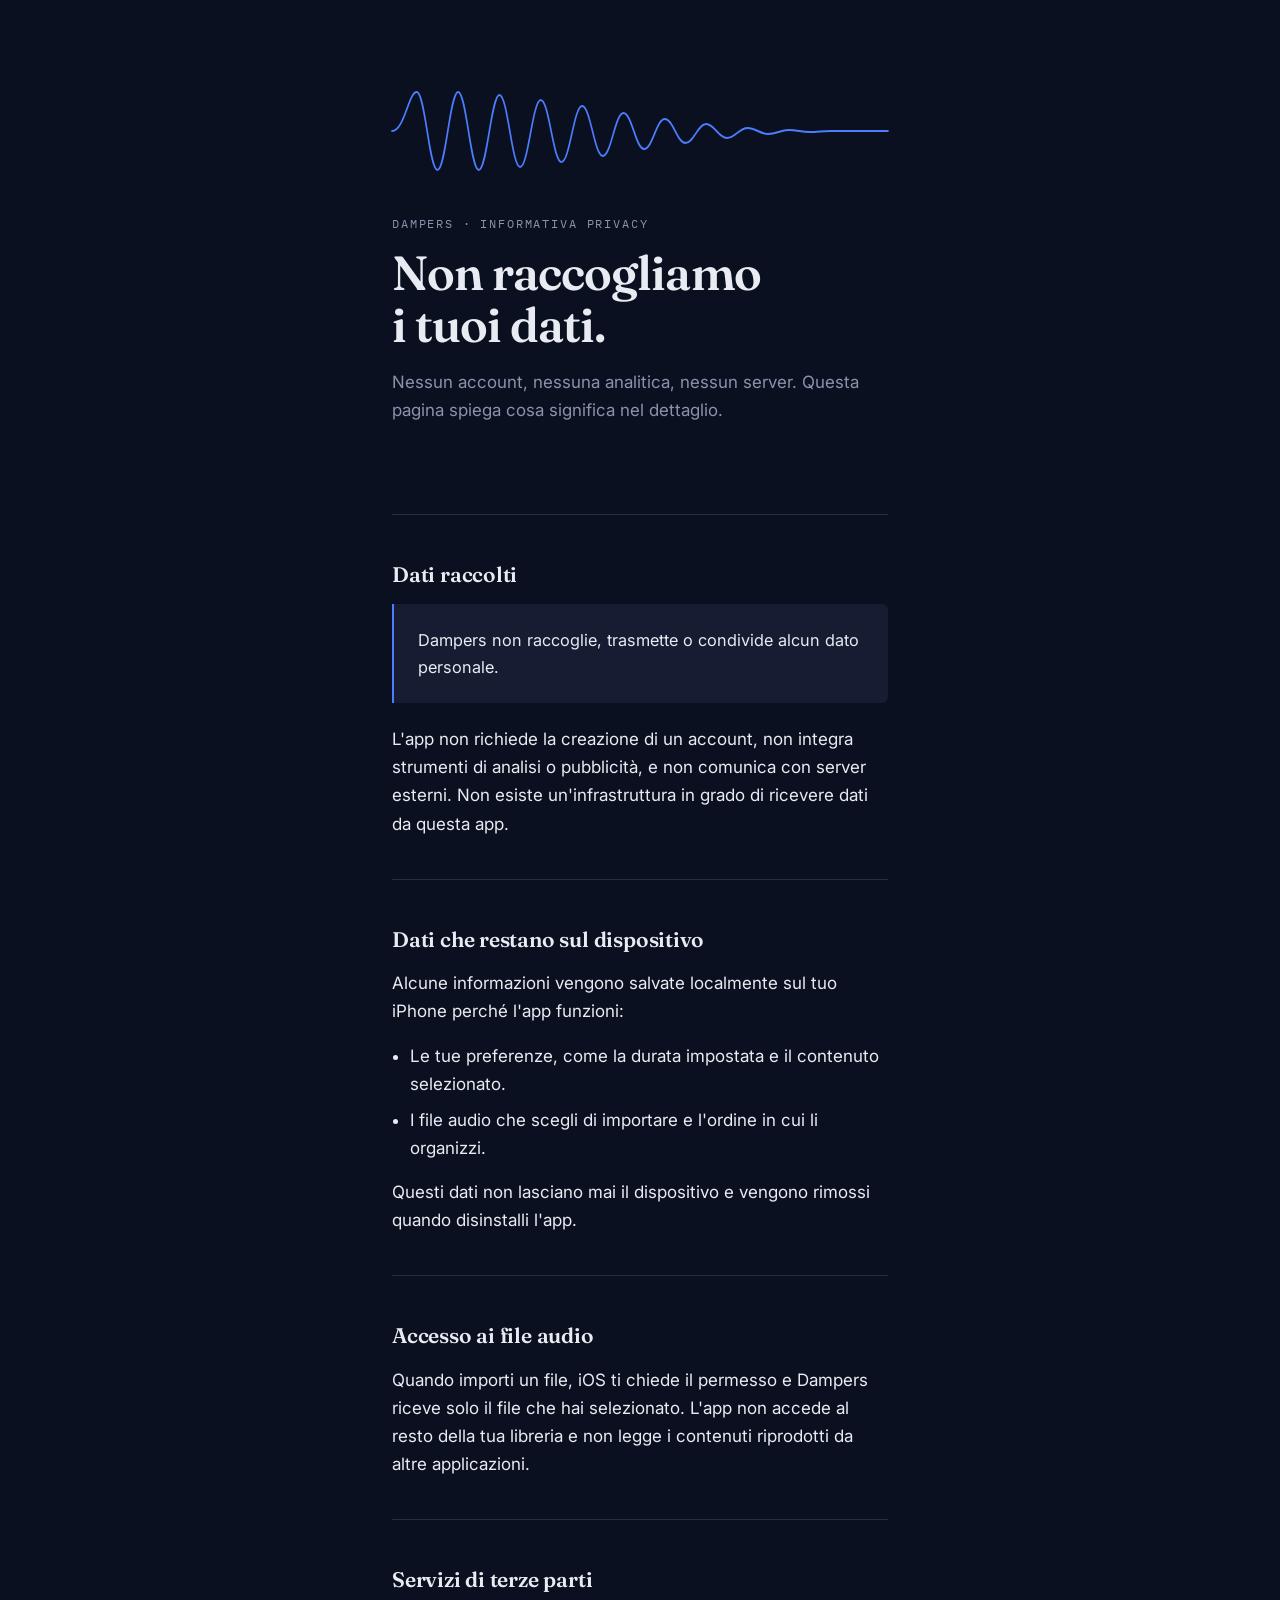
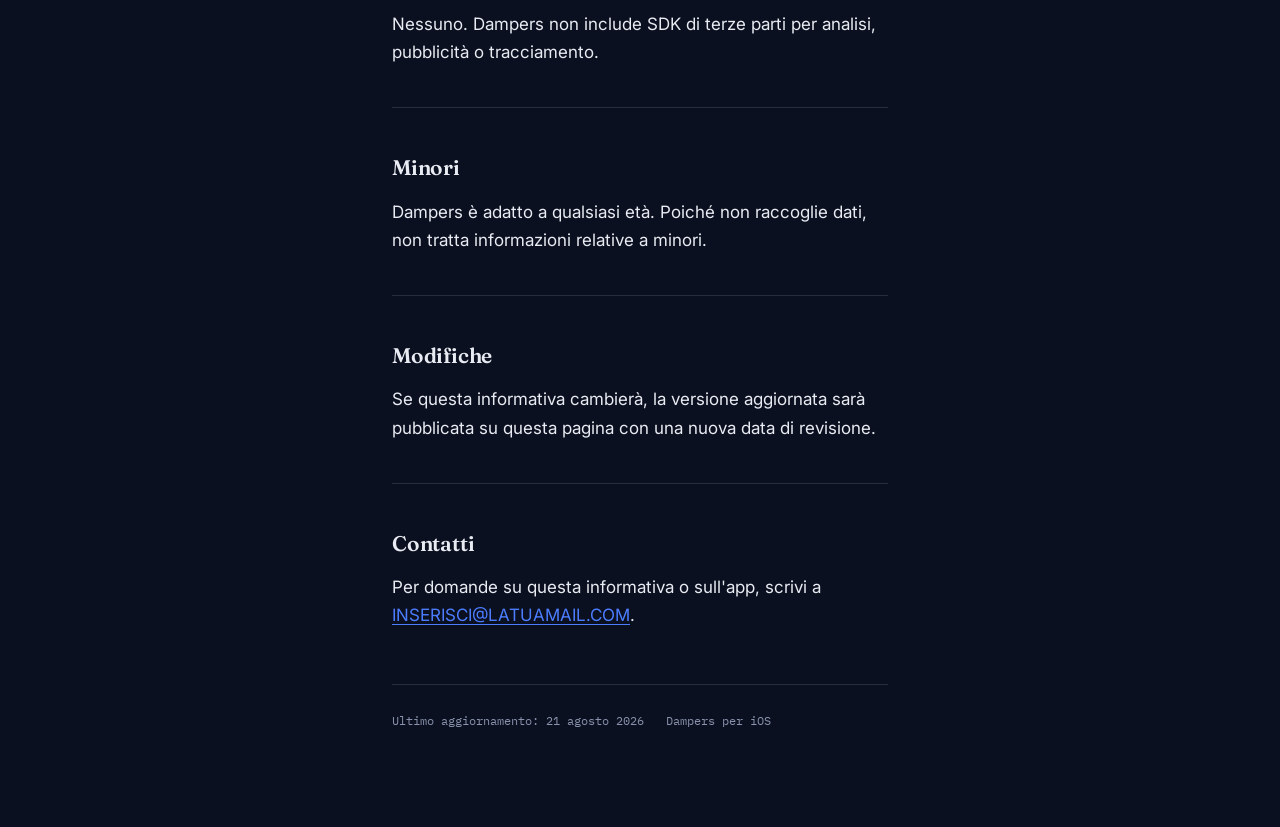
==== index.html @ ae7bff37 "Add privacy policy page for Dampers This file contains the privacy policy for Dampers, detailing dat" ====
<!DOCTYPE html>
<html lang="it">
<head>
<meta charset="utf-8">
<meta name="viewport" content="width=device-width, initial-scale=1">
<title>Privacy · Dampers</title>
<meta name="description" content="Informativa sulla privacy di Dampers. Nessun dato raccolto.">
<link rel="preconnect" href="https://fonts.googleapis.com">
<link rel="preconnect" href="https://fonts.gstatic.com" crossorigin>
<link href="https://fonts.googleapis.com/css2?family=Fraunces:opsz,wght@9..144,400;9..144,600&family=IBM+Plex+Mono:wght@400;500&family=Inter:wght@400;500&display=swap" rel="stylesheet">
<style>
  :root{
    --ink:#0B1020;
    --ink-soft:#161C31;
    --slate:#8A93AD;
    --paper:#E8EBF2;
    --signal:#4C7DFF;
    --line:rgba(138,147,173,.22);
    --measure:34rem;
  }
  *{box-sizing:border-box}
  html{-webkit-text-size-adjust:100%}
  body{
    margin:0;
    background:var(--ink);
    color:var(--paper);
    font-family:"Inter",system-ui,-apple-system,sans-serif;
    font-size:17px;
    line-height:1.65;
    -webkit-font-smoothing:antialiased;
  }
  .wrap{max-width:var(--measure);margin:0 auto;padding:0 1.5rem 6rem}

  /* ── Hero: the signature. A waveform that damps to silence. ── */
  header{padding:5.5rem 0 3rem}
  .mark{
    display:block;width:100%;height:86px;overflow:visible;margin-bottom:2.5rem;
  }
  .mark path{
    fill:none;stroke:var(--signal);stroke-width:2;stroke-linecap:round;
    stroke-dasharray:1200;stroke-dashoffset:1200;
    animation:draw 2.2s cubic-bezier(.16,.8,.3,1) forwards;
  }
  @keyframes draw{to{stroke-dashoffset:0}}
  @media (prefers-reduced-motion:reduce){
    .mark path{animation:none;stroke-dashoffset:0}
  }

  .eyebrow{
    font-family:"IBM Plex Mono",ui-monospace,monospace;
    font-size:.72rem;letter-spacing:.16em;text-transform:uppercase;
    color:var(--slate);margin:0 0 .9rem;
  }
  h1{
    font-family:"Fraunces",Georgia,serif;
    font-weight:600;font-size:clamp(2.1rem,7vw,3rem);
    line-height:1.08;letter-spacing:-.02em;margin:0 0 1.1rem;
  }
  .lede{color:var(--slate);font-size:1.06rem;margin:0}

  /* ── Sections ── */
  section{border-top:1px solid var(--line);padding:2.6rem 0 0;margin-top:2.6rem}
  h2{
    font-family:"Fraunces",Georgia,serif;
    font-weight:600;font-size:1.32rem;letter-spacing:-.01em;
    margin:0 0 .8rem;
  }
  p{margin:0 0 1rem}
  a{color:var(--signal);text-decoration-thickness:1px;text-underline-offset:3px}
  a:focus-visible{outline:2px solid var(--signal);outline-offset:3px;border-radius:2px}

  /* Statement block: the one claim that matters */
  .statement{
    background:var(--ink-soft);
    border-left:2px solid var(--signal);
    padding:1.4rem 1.5rem;border-radius:0 6px 6px 0;
    margin:0 0 1.4rem;
  }
  .statement p{margin:0;font-size:1.02rem}

  ul{margin:0 0 1rem;padding-left:1.1rem}
  li{margin-bottom:.5rem}

  footer{
    border-top:1px solid var(--line);margin-top:3.4rem;padding-top:1.6rem;
    font-family:"IBM Plex Mono",ui-monospace,monospace;
    font-size:.78rem;color:var(--slate);
    display:flex;flex-wrap:wrap;gap:.4rem 1.4rem;
  }
</style>
</head>
<body>
<div class="wrap">

  <header>
    <svg class="mark" viewBox="0 0 600 86" aria-hidden="true" preserveAspectRatio="none">
      <path d="M0,43 C15,43 20,4 30,4 C40,4 45,82 55,82 C65,82 70,4 80,4 C90,4 95,82 105,82
               C115,82 120,7 130,7 C140,7 145,79 155,79 C165,79 170,12 180,12
               C190,12 195,74 205,74 C215,74 220,18 230,18 C240,18 245,68 255,68
               C265,68 270,25 280,25 C290,25 295,61 305,61 C315,61 320,31 330,31
               C340,31 345,55 355,55 C365,55 370,36 380,36 C390,36 395,50 405,50
               C415,50 420,40 430,40 C440,40 445,46 455,46 C465,46 470,42 480,42
               C490,42 495,44 505,44 C515,44 520,43 530,43 L600,43"/>
    </svg>

    <p class="eyebrow">Dampers · Informativa privacy</p>
    <h1>Non raccogliamo<br>i tuoi dati.</h1>
    <p class="lede">Nessun account, nessuna analitica, nessun server. Questa pagina spiega cosa significa nel dettaglio.</p>
  </header>

  <section>
    <h2>Dati raccolti</h2>
    <div class="statement">
      <p>Dampers non raccoglie, trasmette o condivide alcun dato personale.</p>
    </div>
    <p>L'app non richiede la creazione di un account, non integra strumenti di analisi o pubblicità, e non comunica con server esterni. Non esiste un'infrastruttura in grado di ricevere dati da questa app.</p>
  </section>

  <section>
    <h2>Dati che restano sul dispositivo</h2>
    <p>Alcune informazioni vengono salvate localmente sul tuo iPhone perché l'app funzioni:</p>
    <ul>
      <li>Le tue preferenze, come la durata impostata e il contenuto selezionato.</li>
      <li>I file audio che scegli di importare e l'ordine in cui li organizzi.</li>
    </ul>
    <p>Questi dati non lasciano mai il dispositivo e vengono rimossi quando disinstalli l'app.</p>
  </section>

  <section>
    <h2>Accesso ai file audio</h2>
    <p>Quando importi un file, iOS ti chiede il permesso e Dampers riceve solo il file che hai selezionato. L'app non accede al resto della tua libreria e non legge i contenuti riprodotti da altre applicazioni.</p>
  </section>

  <section>
    <h2>Servizi di terze parti</h2>
    <p>Nessuno. Dampers non include SDK di terze parti per analisi, pubblicità o tracciamento.</p>
  </section>

  <section>
    <h2>Minori</h2>
    <p>Dampers è adatto a qualsiasi età. Poiché non raccoglie dati, non tratta informazioni relative a minori.</p>
  </section>

  <section>
    <h2>Modifiche</h2>
    <p>Se questa informativa cambierà, la versione aggiornata sarà pubblicata su questa pagina con una nuova data di revisione.</p>
  </section>

  <section>
    <h2>Contatti</h2>
    <p>Per domande su questa informativa o sull'app, scrivi a <a href="mailto:INSERISCI@LATUAMAIL.COM">INSERISCI@LATUAMAIL.COM</a>.</p>
  </section>

  <footer>
    <span>Ultimo aggiornamento: 21 agosto 2026</span>
    <span>Dampers per iOS</span>
  </footer>

</div>
</body>
</html>
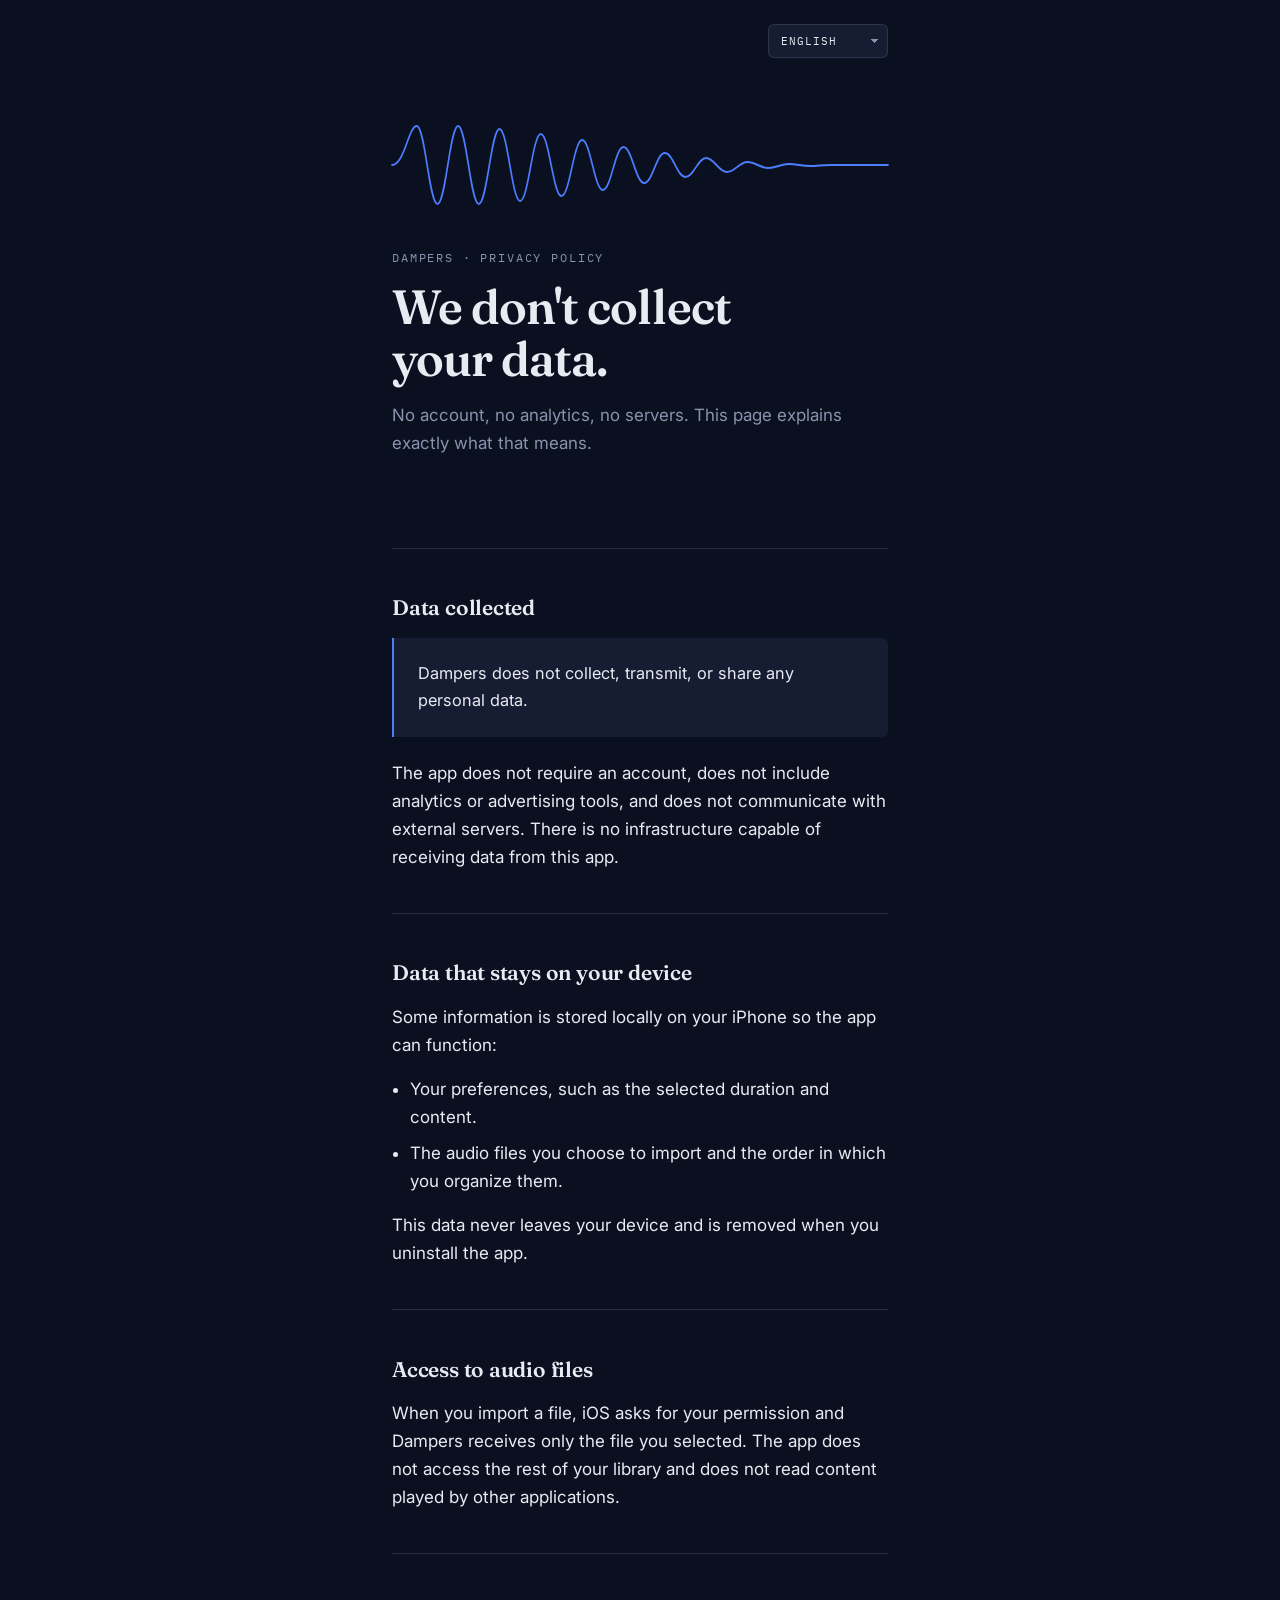
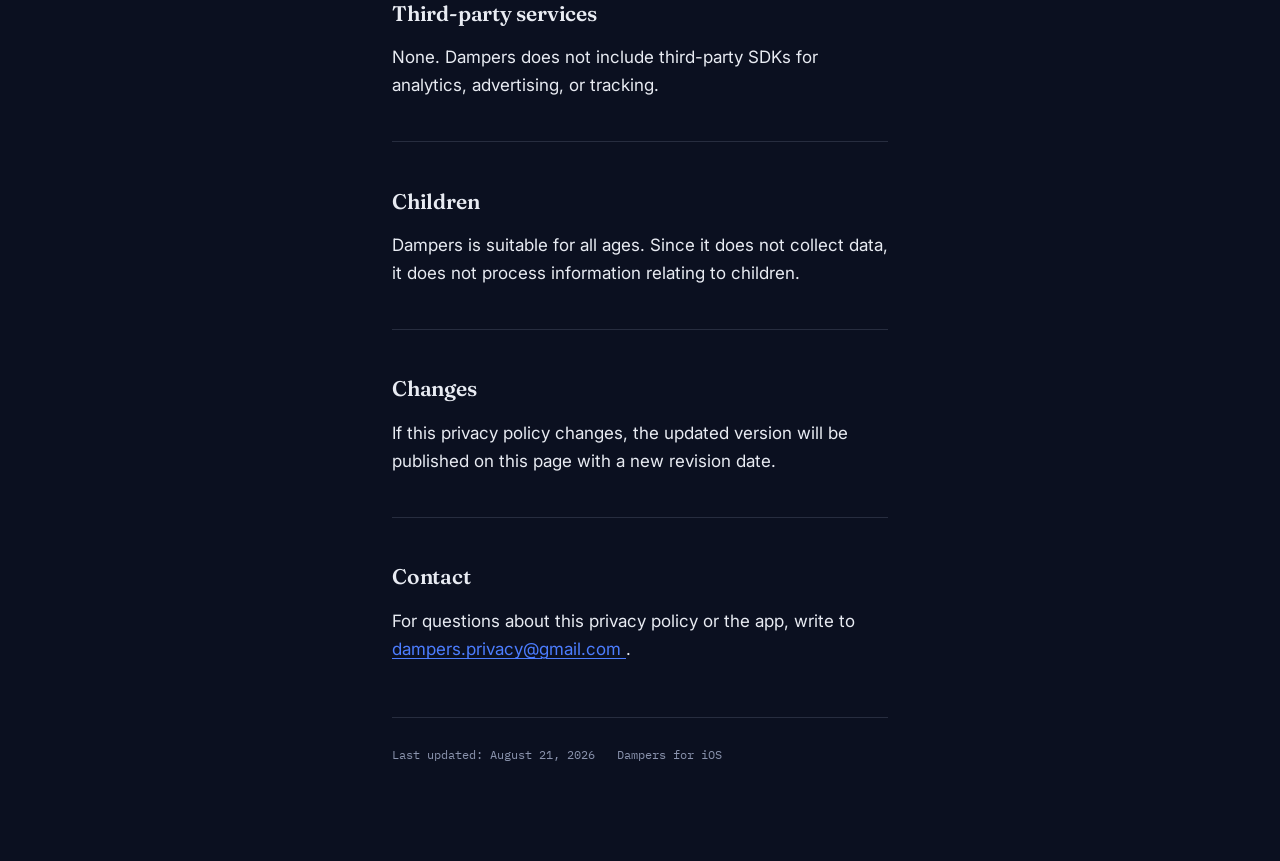
==== commit ca216817: "Enhance privacy policy page with language support Updated HTML structure and added language selector" ====
--- a/index.html
+++ b/index.html
@@ -5,9 +5,11 @@
 <meta name="viewport" content="width=device-width, initial-scale=1">
 <title>Privacy · Dampers</title>
 <meta name="description" content="Informativa sulla privacy di Dampers. Nessun dato raccolto.">
+
 <link rel="preconnect" href="https://fonts.googleapis.com">
 <link rel="preconnect" href="https://fonts.gstatic.com" crossorigin>
 <link href="https://fonts.googleapis.com/css2?family=Fraunces:opsz,wght@9..144,400;9..144,600&family=IBM+Plex+Mono:wght@400;500&family=Inter:wght@400;500&display=swap" rel="stylesheet">
+
 <style>
   :root{
     --ink:#0B1020;
@@ -18,8 +20,14 @@
     --line:rgba(138,147,173,.22);
     --measure:34rem;
   }
+
   *{box-sizing:border-box}
-  html{-webkit-text-size-adjust:100%}
+
+  html{
+    -webkit-text-size-adjust:100%;
+    scroll-behavior:smooth;
+  }
+
   body{
     margin:0;
     background:var(--ink);
@@ -29,70 +37,220 @@
     line-height:1.65;
     -webkit-font-smoothing:antialiased;
   }
-  .wrap{max-width:var(--measure);margin:0 auto;padding:0 1.5rem 6rem}
+
+  .wrap{
+    max-width:var(--measure);
+    margin:0 auto;
+    padding:0 1.5rem 6rem;
+  }
+
+  /* ── Language selector ── */
+
+  .language-bar{
+    display:flex;
+    justify-content:flex-end;
+    padding-top:1.5rem;
+  }
+
+  .language-select{
+    appearance:none;
+    -webkit-appearance:none;
+    background:var(--ink-soft);
+    color:var(--paper);
+    border:1px solid var(--line);
+    border-radius:6px;
+    padding:.55rem 2.1rem .55rem .8rem;
+    font-family:"IBM Plex Mono",ui-monospace,monospace;
+    font-size:.7rem;
+    letter-spacing:.08em;
+    cursor:pointer;
+    outline:none;
+
+    background-image:
+      linear-gradient(45deg, transparent 50%, var(--slate) 50%),
+      linear-gradient(135deg, var(--slate) 50%, transparent 50%);
+    background-position:
+      calc(100% - 12px) 50%,
+      calc(100% - 8px) 50%;
+    background-size:4px 4px, 4px 4px;
+    background-repeat:no-repeat;
+  }
+
+  .language-select:hover{
+    border-color:rgba(76,125,255,.5);
+  }
+
+  .language-select:focus-visible{
+    outline:2px solid var(--signal);
+    outline-offset:2px;
+  }
 
   /* ── Hero: the signature. A waveform that damps to silence. ── */
-  header{padding:5.5rem 0 3rem}
+
+  header{
+    padding:4rem 0 3rem;
+  }
+
   .mark{
-    display:block;width:100%;height:86px;overflow:visible;margin-bottom:2.5rem;
-  }
+    display:block;
+    width:100%;
+    height:86px;
+    overflow:visible;
+    margin-bottom:2.5rem;
+  }
+
   .mark path{
-    fill:none;stroke:var(--signal);stroke-width:2;stroke-linecap:round;
-    stroke-dasharray:1200;stroke-dashoffset:1200;
+    fill:none;
+    stroke:var(--signal);
+    stroke-width:2;
+    stroke-linecap:round;
+    stroke-dasharray:1200;
+    stroke-dashoffset:1200;
     animation:draw 2.2s cubic-bezier(.16,.8,.3,1) forwards;
   }
-  @keyframes draw{to{stroke-dashoffset:0}}
+
+  @keyframes draw{
+    to{stroke-dashoffset:0}
+  }
+
   @media (prefers-reduced-motion:reduce){
-    .mark path{animation:none;stroke-dashoffset:0}
+    .mark path{
+      animation:none;
+      stroke-dashoffset:0;
+    }
   }
 
   .eyebrow{
     font-family:"IBM Plex Mono",ui-monospace,monospace;
-    font-size:.72rem;letter-spacing:.16em;text-transform:uppercase;
-    color:var(--slate);margin:0 0 .9rem;
-  }
+    font-size:.72rem;
+    letter-spacing:.16em;
+    text-transform:uppercase;
+    color:var(--slate);
+    margin:0 0 .9rem;
+  }
+
   h1{
     font-family:"Fraunces",Georgia,serif;
-    font-weight:600;font-size:clamp(2.1rem,7vw,3rem);
-    line-height:1.08;letter-spacing:-.02em;margin:0 0 1.1rem;
-  }
-  .lede{color:var(--slate);font-size:1.06rem;margin:0}
+    font-weight:600;
+    font-size:clamp(2.1rem,7vw,3rem);
+    line-height:1.08;
+    letter-spacing:-.02em;
+    margin:0 0 1.1rem;
+  }
+
+  .lede{
+    color:var(--slate);
+    font-size:1.06rem;
+    margin:0;
+  }
 
   /* ── Sections ── */
-  section{border-top:1px solid var(--line);padding:2.6rem 0 0;margin-top:2.6rem}
+
+  section{
+    border-top:1px solid var(--line);
+    padding:2.6rem 0 0;
+    margin-top:2.6rem;
+  }
+
   h2{
     font-family:"Fraunces",Georgia,serif;
-    font-weight:600;font-size:1.32rem;letter-spacing:-.01em;
+    font-weight:600;
+    font-size:1.32rem;
+    letter-spacing:-.01em;
     margin:0 0 .8rem;
   }
-  p{margin:0 0 1rem}
-  a{color:var(--signal);text-decoration-thickness:1px;text-underline-offset:3px}
-  a:focus-visible{outline:2px solid var(--signal);outline-offset:3px;border-radius:2px}
-
-  /* Statement block: the one claim that matters */
+
+  p{
+    margin:0 0 1rem;
+  }
+
+  a{
+    color:var(--signal);
+    text-decoration-thickness:1px;
+    text-underline-offset:3px;
+  }
+
+  a:focus-visible{
+    outline:2px solid var(--signal);
+    outline-offset:3px;
+    border-radius:2px;
+  }
+
+  /* Statement block */
+
   .statement{
     background:var(--ink-soft);
     border-left:2px solid var(--signal);
-    padding:1.4rem 1.5rem;border-radius:0 6px 6px 0;
+    padding:1.4rem 1.5rem;
+    border-radius:0 6px 6px 0;
     margin:0 0 1.4rem;
   }
-  .statement p{margin:0;font-size:1.02rem}
-
-  ul{margin:0 0 1rem;padding-left:1.1rem}
-  li{margin-bottom:.5rem}
+
+  .statement p{
+    margin:0;
+    font-size:1.02rem;
+  }
+
+  ul{
+    margin:0 0 1rem;
+    padding-left:1.1rem;
+  }
+
+  li{
+    margin-bottom:.5rem;
+  }
 
   footer{
-    border-top:1px solid var(--line);margin-top:3.4rem;padding-top:1.6rem;
+    border-top:1px solid var(--line);
+    margin-top:3.4rem;
+    padding-top:1.6rem;
     font-family:"IBM Plex Mono",ui-monospace,monospace;
-    font-size:.78rem;color:var(--slate);
-    display:flex;flex-wrap:wrap;gap:.4rem 1.4rem;
+    font-size:.78rem;
+    color:var(--slate);
+    display:flex;
+    flex-wrap:wrap;
+    gap:.4rem 1.4rem;
+  }
+
+  @media(max-width:480px){
+    .wrap{
+      padding-left:1.25rem;
+      padding-right:1.25rem;
+    }
+
+    .language-bar{
+      padding-top:1.25rem;
+    }
+
+    header{
+      padding-top:3.5rem;
+    }
   }
 </style>
 </head>
+
 <body>
+
 <div class="wrap">
 
+  <!-- Language selector -->
+  <div class="language-bar">
+    <label for="languageSelect" class="sr-only" style="position:absolute;width:1px;height:1px;padding:0;margin:-1px;overflow:hidden;clip:rect(0,0,0,0);white-space:nowrap;border:0;">
+      Language
+    </label>
+
+    <select id="languageSelect" class="language-select" aria-label="Select language">
+      <option value="it">ITALIANO</option>
+      <option value="en">ENGLISH</option>
+      <option value="de">DEUTSCH</option>
+      <option value="fr">FRANÇAIS</option>
+      <option value="es">ESPAÑOL</option>
+      <option value="pt">PORTUGUÊS</option>
+    </select>
+  </div>
+
   <header>
+
     <svg class="mark" viewBox="0 0 600 86" aria-hidden="true" preserveAspectRatio="none">
       <path d="M0,43 C15,43 20,4 30,4 C40,4 45,82 55,82 C65,82 70,4 80,4 C90,4 95,82 105,82
                C115,82 120,7 130,7 C140,7 145,79 155,79 C165,79 170,12 180,12
@@ -103,59 +261,454 @@
                C490,42 495,44 505,44 C515,44 520,43 530,43 L600,43"/>
     </svg>
 
-    <p class="eyebrow">Dampers · Informativa privacy</p>
-    <h1>Non raccogliamo<br>i tuoi dati.</h1>
-    <p class="lede">Nessun account, nessuna analitica, nessun server. Questa pagina spiega cosa significa nel dettaglio.</p>
+    <p class="eyebrow" data-i18n="eyebrow">
+      Dampers · Informativa privacy
+    </p>
+
+    <h1 data-i18n="title">
+      Non raccogliamo<br>i tuoi dati.
+    </h1>
+
+    <p class="lede" data-i18n="lede">
+      Nessun account, nessuna analitica, nessun server.
+      Questa pagina spiega cosa significa nel dettaglio.
+    </p>
+
   </header>
 
   <section>
-    <h2>Dati raccolti</h2>
+    <h2 data-i18n="dataTitle">Dati raccolti</h2>
+
     <div class="statement">
-      <p>Dampers non raccoglie, trasmette o condivide alcun dato personale.</p>
+      <p data-i18n="dataStatement">
+        Dampers non raccoglie, trasmette o condivide alcun dato personale.
+      </p>
     </div>
-    <p>L'app non richiede la creazione di un account, non integra strumenti di analisi o pubblicità, e non comunica con server esterni. Non esiste un'infrastruttura in grado di ricevere dati da questa app.</p>
+
+    <p data-i18n="dataText">
+      L'app non richiede la creazione di un account, non integra strumenti di analisi
+      o pubblicità, e non comunica con server esterni. Non esiste un'infrastruttura
+      in grado di ricevere dati da questa app.
+    </p>
   </section>
 
   <section>
-    <h2>Dati che restano sul dispositivo</h2>
-    <p>Alcune informazioni vengono salvate localmente sul tuo iPhone perché l'app funzioni:</p>
+    <h2 data-i18n="localTitle">Dati che restano sul dispositivo</h2>
+
+    <p data-i18n="localIntro">
+      Alcune informazioni vengono salvate localmente sul tuo iPhone perché l'app funzioni:
+    </p>
+
     <ul>
-      <li>Le tue preferenze, come la durata impostata e il contenuto selezionato.</li>
-      <li>I file audio che scegli di importare e l'ordine in cui li organizzi.</li>
+      <li data-i18n="localItem1">
+        Le tue preferenze, come la durata impostata e il contenuto selezionato.
+      </li>
+      <li data-i18n="localItem2">
+        I file audio che scegli di importare e l'ordine in cui li organizzi.
+      </li>
     </ul>
-    <p>Questi dati non lasciano mai il dispositivo e vengono rimossi quando disinstalli l'app.</p>
+
+    <p data-i18n="localOutro">
+      Questi dati non lasciano mai il dispositivo e vengono rimossi quando disinstalli l'app.
+    </p>
   </section>
 
   <section>
-    <h2>Accesso ai file audio</h2>
-    <p>Quando importi un file, iOS ti chiede il permesso e Dampers riceve solo il file che hai selezionato. L'app non accede al resto della tua libreria e non legge i contenuti riprodotti da altre applicazioni.</p>
+    <h2 data-i18n="audioTitle">Accesso ai file audio</h2>
+
+    <p data-i18n="audioText">
+      Quando importi un file, iOS ti chiede il permesso e Dampers riceve solo il file
+      che hai selezionato. L'app non accede al resto della tua libreria e non legge
+      i contenuti riprodotti da altre applicazioni.
+    </p>
   </section>
 
   <section>
-    <h2>Servizi di terze parti</h2>
-    <p>Nessuno. Dampers non include SDK di terze parti per analisi, pubblicità o tracciamento.</p>
+    <h2 data-i18n="thirdPartyTitle">Servizi di terze parti</h2>
+
+    <p data-i18n="thirdPartyText">
+      Nessuno. Dampers non include SDK di terze parti per analisi, pubblicità o tracciamento.
+    </p>
   </section>
 
   <section>
-    <h2>Minori</h2>
-    <p>Dampers è adatto a qualsiasi età. Poiché non raccoglie dati, non tratta informazioni relative a minori.</p>
+    <h2 data-i18n="minorsTitle">Minori</h2>
+
+    <p data-i18n="minorsText">
+      Dampers è adatto a qualsiasi età. Poiché non raccoglie dati,
+      non tratta informazioni relative a minori.
+    </p>
   </section>
 
   <section>
-    <h2>Modifiche</h2>
-    <p>Se questa informativa cambierà, la versione aggiornata sarà pubblicata su questa pagina con una nuova data di revisione.</p>
+    <h2 data-i18n="changesTitle">Modifiche</h2>
+
+    <p data-i18n="changesText">
+      Se questa informativa cambierà, la versione aggiornata sarà pubblicata
+      su questa pagina con una nuova data di revisione.
+    </p>
   </section>
 
   <section>
-    <h2>Contatti</h2>
-    <p>Per domande su questa informativa o sull'app, scrivi a <a href="mailto:INSERISCI@LATUAMAIL.COM">INSERISCI@LATUAMAIL.COM</a>.</p>
+    <h2 data-i18n="contactTitle">Contatti</h2>
+
+    <p>
+      <span data-i18n="contactText">
+        Per domande su questa informativa o sull'app, scrivi a
+      </span>
+      <a href="mailto:dampers.privacy@gmail.com">
+        dampers.privacy@gmail.com
+      </a>.
+    </p>
   </section>
 
   <footer>
-    <span>Ultimo aggiornamento: 21 agosto 2026</span>
-    <span>Dampers per iOS</span>
+    <span data-i18n="updated">
+      Ultimo aggiornamento: 21 agosto 2026
+    </span>
+
+    <span data-i18n="platform">
+      Dampers per iOS
+    </span>
   </footer>
 
 </div>
+
+
+<script>
+  const translations = {
+
+    /* ─────────────────────────────────────────────
+       ITALIANO
+    ───────────────────────────────────────────── */
+
+    it: {
+      eyebrow: "Dampers · Informativa privacy",
+      title: "Non raccogliamo<br>i tuoi dati.",
+      lede: "Nessun account, nessuna analitica, nessun server. Questa pagina spiega cosa significa nel dettaglio.",
+
+      dataTitle: "Dati raccolti",
+      dataStatement: "Dampers non raccoglie, trasmette o condivide alcun dato personale.",
+      dataText: "L'app non richiede la creazione di un account, non integra strumenti di analisi o pubblicità, e non comunica con server esterni. Non esiste un'infrastruttura in grado di ricevere dati da questa app.",
+
+      localTitle: "Dati che restano sul dispositivo",
+      localIntro: "Alcune informazioni vengono salvate localmente sul tuo iPhone perché l'app funzioni:",
+      localItem1: "Le tue preferenze, come la durata impostata e il contenuto selezionato.",
+      localItem2: "I file audio che scegli di importare e l'ordine in cui li organizzi.",
+      localOutro: "Questi dati non lasciano mai il dispositivo e vengono rimossi quando disinstalli l'app.",
+
+      audioTitle: "Accesso ai file audio",
+      audioText: "Quando importi un file, iOS ti chiede il permesso e Dampers riceve solo il file che hai selezionato. L'app non accede al resto della tua libreria e non legge i contenuti riprodotti da altre applicazioni.",
+
+      thirdPartyTitle: "Servizi di terze parti",
+      thirdPartyText: "Nessuno. Dampers non include SDK di terze parti per analisi, pubblicità o tracciamento.",
+
+      minorsTitle: "Minori",
+      minorsText: "Dampers è adatto a qualsiasi età. Poiché non raccoglie dati, non tratta informazioni relative a minori.",
+
+      changesTitle: "Modifiche",
+      changesText: "Se questa informativa cambierà, la versione aggiornata sarà pubblicata su questa pagina con una nuova data di revisione.",
+
+      contactTitle: "Contatti",
+      contactText: "Per domande su questa informativa o sull'app, scrivi a",
+
+      updated: "Ultimo aggiornamento: 21 agosto 2026",
+      platform: "Dampers per iOS",
+
+      pageTitle: "Privacy · Dampers",
+      description: "Informativa sulla privacy di Dampers. Nessun dato raccolto."
+    },
+
+
+    /* ─────────────────────────────────────────────
+       ENGLISH
+    ───────────────────────────────────────────── */
+
+    en: {
+      eyebrow: "Dampers · Privacy Policy",
+      title: "We don't collect<br>your data.",
+      lede: "No account, no analytics, no servers. This page explains exactly what that means.",
+
+      dataTitle: "Data collected",
+      dataStatement: "Dampers does not collect, transmit, or share any personal data.",
+      dataText: "The app does not require an account, does not include analytics or advertising tools, and does not communicate with external servers. There is no infrastructure capable of receiving data from this app.",
+
+      localTitle: "Data that stays on your device",
+      localIntro: "Some information is stored locally on your iPhone so the app can function:",
+      localItem1: "Your preferences, such as the selected duration and content.",
+      localItem2: "The audio files you choose to import and the order in which you organize them.",
+      localOutro: "This data never leaves your device and is removed when you uninstall the app.",
+
+      audioTitle: "Access to audio files",
+      audioText: "When you import a file, iOS asks for your permission and Dampers receives only the file you selected. The app does not access the rest of your library and does not read content played by other applications.",
+
+      thirdPartyTitle: "Third-party services",
+      thirdPartyText: "None. Dampers does not include third-party SDKs for analytics, advertising, or tracking.",
+
+      minorsTitle: "Children",
+      minorsText: "Dampers is suitable for all ages. Since it does not collect data, it does not process information relating to children.",
+
+      changesTitle: "Changes",
+      changesText: "If this privacy policy changes, the updated version will be published on this page with a new revision date.",
+
+      contactTitle: "Contact",
+      contactText: "For questions about this privacy policy or the app, write to",
+
+      updated: "Last updated: August 21, 2026",
+      platform: "Dampers for iOS",
+
+      pageTitle: "Privacy · Dampers",
+      description: "Dampers privacy policy. No data collected."
+    },
+
+
+    /* ─────────────────────────────────────────────
+       DEUTSCH
+    ───────────────────────────────────────────── */
+
+    de: {
+      eyebrow: "Dampers · Datenschutzerklärung",
+      title: "Wir sammeln<br>keine Daten.",
+      lede: "Kein Konto, keine Analyse, keine Server. Auf dieser Seite erklären wir genau, was das bedeutet.",
+
+      dataTitle: "Erhobene Daten",
+      dataStatement: "Dampers erhebt, überträgt oder teilt keine personenbezogenen Daten.",
+      dataText: "Die App erfordert kein Benutzerkonto, enthält keine Analyse- oder Werbetools und kommuniziert nicht mit externen Servern. Es gibt keine Infrastruktur, die Daten von dieser App empfangen kann.",
+
+      localTitle: "Daten, die auf deinem Gerät bleiben",
+      localIntro: "Einige Informationen werden lokal auf deinem iPhone gespeichert, damit die App funktioniert:",
+      localItem1: "Deine Einstellungen, wie die ausgewählte Dauer und der ausgewählte Inhalt.",
+      localItem2: "Die Audiodateien, die du importierst, und die Reihenfolge, in der du sie organisierst.",
+      localOutro: "Diese Daten verlassen dein Gerät niemals und werden beim Deinstallieren der App entfernt.",
+
+      audioTitle: "Zugriff auf Audiodateien",
+      audioText: "Wenn du eine Datei importierst, bittet iOS um deine Erlaubnis und Dampers erhält nur die von dir ausgewählte Datei. Die App greift nicht auf den Rest deiner Mediathek zu und liest keine Inhalte, die von anderen Apps wiedergegeben werden.",
+
+      thirdPartyTitle: "Dienste von Drittanbietern",
+      thirdPartyText: "Keine. Dampers verwendet keine SDKs von Drittanbietern für Analyse, Werbung oder Tracking.",
+
+      minorsTitle: "Minderjährige",
+      minorsText: "Dampers ist für alle Altersgruppen geeignet. Da keine Daten erhoben werden, verarbeitet die App keine Informationen über Minderjährige.",
+
+      changesTitle: "Änderungen",
+      changesText: "Falls sich diese Datenschutzerklärung ändert, wird die aktualisierte Version auf dieser Seite mit einem neuen Aktualisierungsdatum veröffentlicht.",
+
+      contactTitle: "Kontakt",
+      contactText: "Bei Fragen zu dieser Datenschutzerklärung oder zur App schreibe an",
+
+      updated: "Letzte Aktualisierung: 21. August 2026",
+      platform: "Dampers für iOS",
+
+      pageTitle: "Datenschutz · Dampers",
+      description: "Datenschutzerklärung von Dampers. Keine Daten werden erhoben."
+    },
+
+
+    /* ─────────────────────────────────────────────
+       FRANÇAIS
+    ───────────────────────────────────────────── */
+
+    fr: {
+      eyebrow: "Dampers · Politique de confidentialité",
+      title: "Nous ne collectons<br>aucune donnée.",
+      lede: "Aucun compte, aucune analyse, aucun serveur. Cette page explique précisément ce que cela signifie.",
+
+      dataTitle: "Données collectées",
+      dataStatement: "Dampers ne collecte, ne transmet et ne partage aucune donnée personnelle.",
+      dataText: "L'application ne nécessite pas de compte, n'intègre aucun outil d'analyse ou de publicité et ne communique avec aucun serveur externe. Il n'existe aucune infrastructure capable de recevoir des données provenant de cette application.",
+
+      localTitle: "Données conservées sur votre appareil",
+      localIntro: "Certaines informations sont enregistrées localement sur votre iPhone afin que l'application fonctionne :",
+      localItem1: "Vos préférences, telles que la durée sélectionnée et le contenu choisi.",
+      localItem2: "Les fichiers audio que vous choisissez d'importer et l'ordre dans lequel vous les organisez.",
+      localOutro: "Ces données ne quittent jamais votre appareil et sont supprimées lorsque vous désinstallez l'application.",
+
+      audioTitle: "Accès aux fichiers audio",
+      audioText: "Lorsque vous importez un fichier, iOS vous demande votre autorisation et Dampers reçoit uniquement le fichier que vous avez sélectionné. L'application n'accède pas au reste de votre bibliothèque et ne lit pas les contenus diffusés par d'autres applications.",
+
+      thirdPartyTitle: "Services tiers",
+      thirdPartyText: "Aucun. Dampers n'intègre aucun SDK tiers destiné à l'analyse, à la publicité ou au suivi.",
+
+      minorsTitle: "Mineurs",
+      minorsText: "Dampers convient à tous les âges. Comme aucune donnée n'est collectée, l'application ne traite aucune information concernant les mineurs.",
+
+      changesTitle: "Modifications",
+      changesText: "Si cette politique de confidentialité est modifiée, la version mise à jour sera publiée sur cette page avec une nouvelle date de révision.",
+
+      contactTitle: "Contact",
+      contactText: "Pour toute question concernant cette politique de confidentialité ou l'application, écrivez à",
+
+      updated: "Dernière mise à jour : 21 août 2026",
+      platform: "Dampers pour iOS",
+
+      pageTitle: "Confidentialité · Dampers",
+      description: "Politique de confidentialité de Dampers. Aucune donnée collectée."
+    },
+
+
+    /* ─────────────────────────────────────────────
+       ESPAÑOL
+    ───────────────────────────────────────────── */
+
+    es: {
+      eyebrow: "Dampers · Política de privacidad",
+      title: "No recopilamos<br>tus datos.",
+      lede: "Sin cuenta, sin analíticas, sin servidores. Esta página explica exactamente qué significa.",
+
+      dataTitle: "Datos recopilados",
+      dataStatement: "Dampers no recopila, transmite ni comparte ningún dato personal.",
+      dataText: "La aplicación no requiere una cuenta, no incluye herramientas de análisis o publicidad y no se comunica con servidores externos. No existe ninguna infraestructura capaz de recibir datos de esta aplicación.",
+
+      localTitle: "Datos que permanecen en tu dispositivo",
+      localIntro: "Algunos datos se almacenan localmente en tu iPhone para que la aplicación funcione:",
+      localItem1: "Tus preferencias, como la duración seleccionada y el contenido elegido.",
+      localItem2: "Los archivos de audio que eliges importar y el orden en el que los organizas.",
+      localOutro: "Estos datos nunca salen de tu dispositivo y se eliminan cuando desinstalas la aplicación.",
+
+      audioTitle: "Acceso a archivos de audio",
+      audioText: "Cuando importas un archivo, iOS solicita tu permiso y Dampers recibe únicamente el archivo que has seleccionado. La aplicación no accede al resto de tu biblioteca ni lee contenido reproducido por otras aplicaciones.",
+
+      thirdPartyTitle: "Servicios de terceros",
+      thirdPartyText: "Ninguno. Dampers no incluye SDK de terceros para análisis, publicidad o seguimiento.",
+
+      minorsTitle: "Menores",
+      minorsText: "Dampers es adecuada para todas las edades. Como no recopila datos, no procesa información relacionada con menores.",
+
+      changesTitle: "Cambios",
+      changesText: "Si esta política de privacidad cambia, la versión actualizada se publicará en esta página con una nueva fecha de revisión.",
+
+      contactTitle: "Contacto",
+      contactText: "Si tienes preguntas sobre esta política de privacidad o sobre la aplicación, escribe a",
+
+      updated: "Última actualización: 21 de agosto de 2026",
+      platform: "Dampers para iOS",
+
+      pageTitle: "Privacidad · Dampers",
+      description: "Política de privacidad de Dampers. No se recopilan datos."
+    },
+
+
+    /* ─────────────────────────────────────────────
+       PORTUGUÊS
+    ───────────────────────────────────────────── */
+
+    pt: {
+      eyebrow: "Dampers · Política de privacidade",
+      title: "Não recolhemos<br>os seus dados.",
+      lede: "Sem conta, sem análises, sem servidores. Esta página explica exatamente o que isso significa.",
+
+      dataTitle: "Dados recolhidos",
+      dataStatement: "A Dampers não recolhe, transmite nem partilha quaisquer dados pessoais.",
+      dataText: "A aplicação não requer uma conta, não inclui ferramentas de análise ou publicidade e não comunica com servidores externos. Não existe qualquer infraestrutura capaz de receber dados desta aplicação.",
+
+      localTitle: "Dados que permanecem no dispositivo",
+      localIntro: "Algumas informações são armazenadas localmente no seu iPhone para que a aplicação funcione:",
+      localItem1: "As suas preferências, como a duração selecionada e o conteúdo escolhido.",
+      localItem2: "Os ficheiros de áudio que escolhe importar e a ordem em que os organiza.",
+      localOutro: "Estes dados nunca saem do seu dispositivo e são removidos quando desinstala a aplicação.",
+
+      audioTitle: "Acesso aos ficheiros de áudio",
+      audioText: "Quando importa um ficheiro, o iOS solicita a sua autorização e a Dampers recebe apenas o ficheiro que selecionou. A aplicação não acede ao resto da sua biblioteca nem lê conteúdos reproduzidos por outras aplicações.",
+
+      thirdPartyTitle: "Serviços de terceiros",
+      thirdPartyText: "Nenhum. A Dampers não inclui SDKs de terceiros para análise, publicidade ou rastreamento.",
+
+      minorsTitle: "Menores",
+      minorsText: "A Dampers é adequada para todas as idades. Como não recolhe dados, não processa informações relativas a menores.",
+
+      changesTitle: "Alterações",
+      changesText: "Se esta política de privacidade for alterada, a versão atualizada será publicada nesta página com uma nova data de revisão.",
+
+      contactTitle: "Contacto",
+      contactText: "Para questões sobre esta política de privacidade ou sobre a aplicação, escreva para",
+
+      updated: "Última atualização: 21 de agosto de 2026",
+      platform: "Dampers para iOS",
+
+      pageTitle: "Privacidade · Dampers",
+      description: "Política de privacidade da Dampers. Nenhum dado é recolhido."
+    }
+  };
+
+
+  /*
+   * ─────────────────────────────────────────────
+   * Language handling
+   * ─────────────────────────────────────────────
+   */
+
+  const languageSelect = document.getElementById("languageSelect");
+
+  function detectLanguage() {
+
+    // 1. Prefer saved user choice
+    const savedLanguage = localStorage.getItem("dampers-language");
+
+    if (savedLanguage && translations[savedLanguage]) {
+      return savedLanguage;
+    }
+
+    // 2. Detect browser language
+    const browserLanguage =
+      (navigator.language || navigator.userLanguage || "it")
+      .toLowerCase()
+      .split("-")[0];
+
+    // 3. Supported language or Italian fallback
+    return translations[browserLanguage]
+      ? browserLanguage
+      : "it";
+  }
+
+
+  function setLanguage(language) {
+
+    if (!translations[language]) {
+      language = "it";
+    }
+
+    const content = translations[language];
+
+    // Update all translated elements
+    document.querySelectorAll("[data-i18n]").forEach(element => {
+
+      const key = element.getAttribute("data-i18n");
+
+      if (content[key] !== undefined) {
+        element.innerHTML = content[key];
+      }
+
+    });
+
+    // Update page metadata
+    document.documentElement.lang = language;
+    document.title = content.pageTitle;
+
+    const description =
+      document.querySelector('meta[name="description"]');
+
+    if (description) {
+      description.setAttribute("content", content.description);
+    }
+
+    // Update selector
+    languageSelect.value = language;
+
+    // Remember preference
+    localStorage.setItem("dampers-language", language);
+  }
+
+
+  // Initial language
+  setLanguage(detectLanguage());
+
+
+  // Manual language selection
+  languageSelect.addEventListener("change", function() {
+    setLanguage(this.value);
+  });
+
+</script>
+
 </body>
 </html>
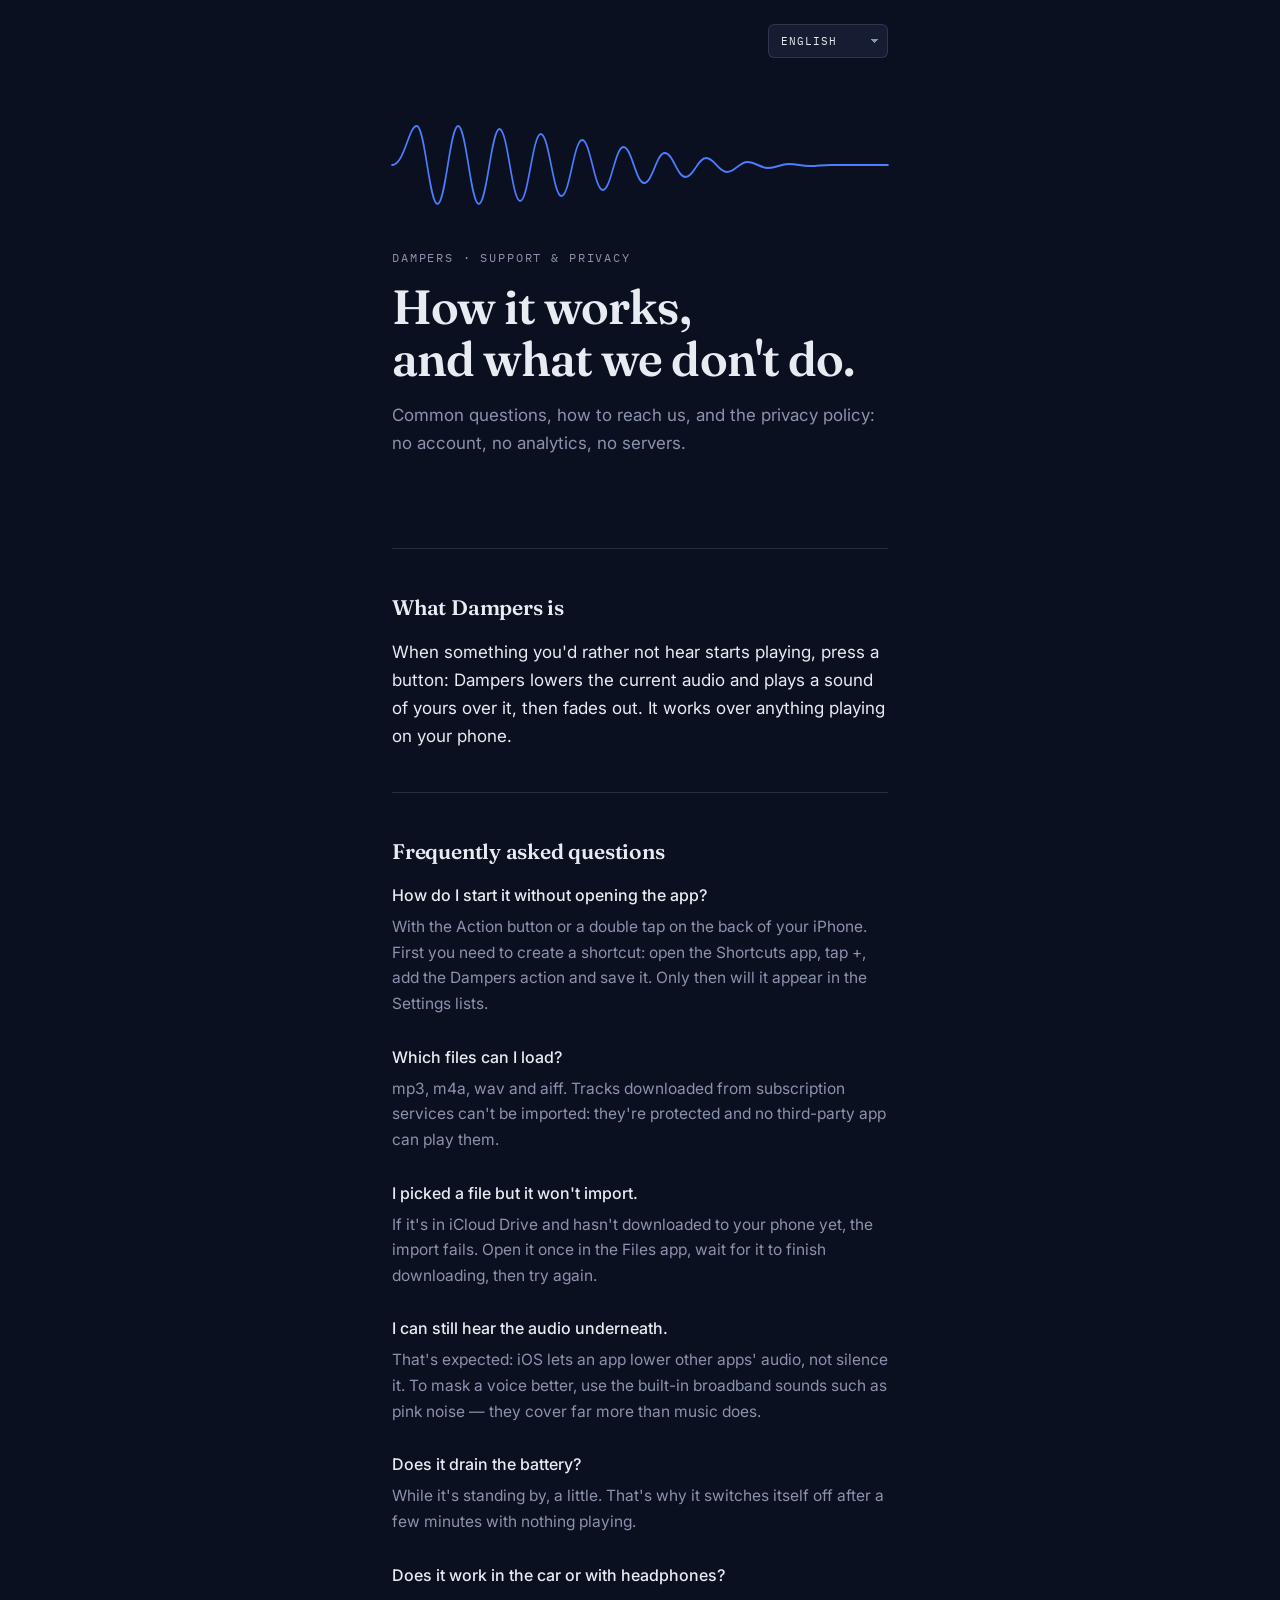
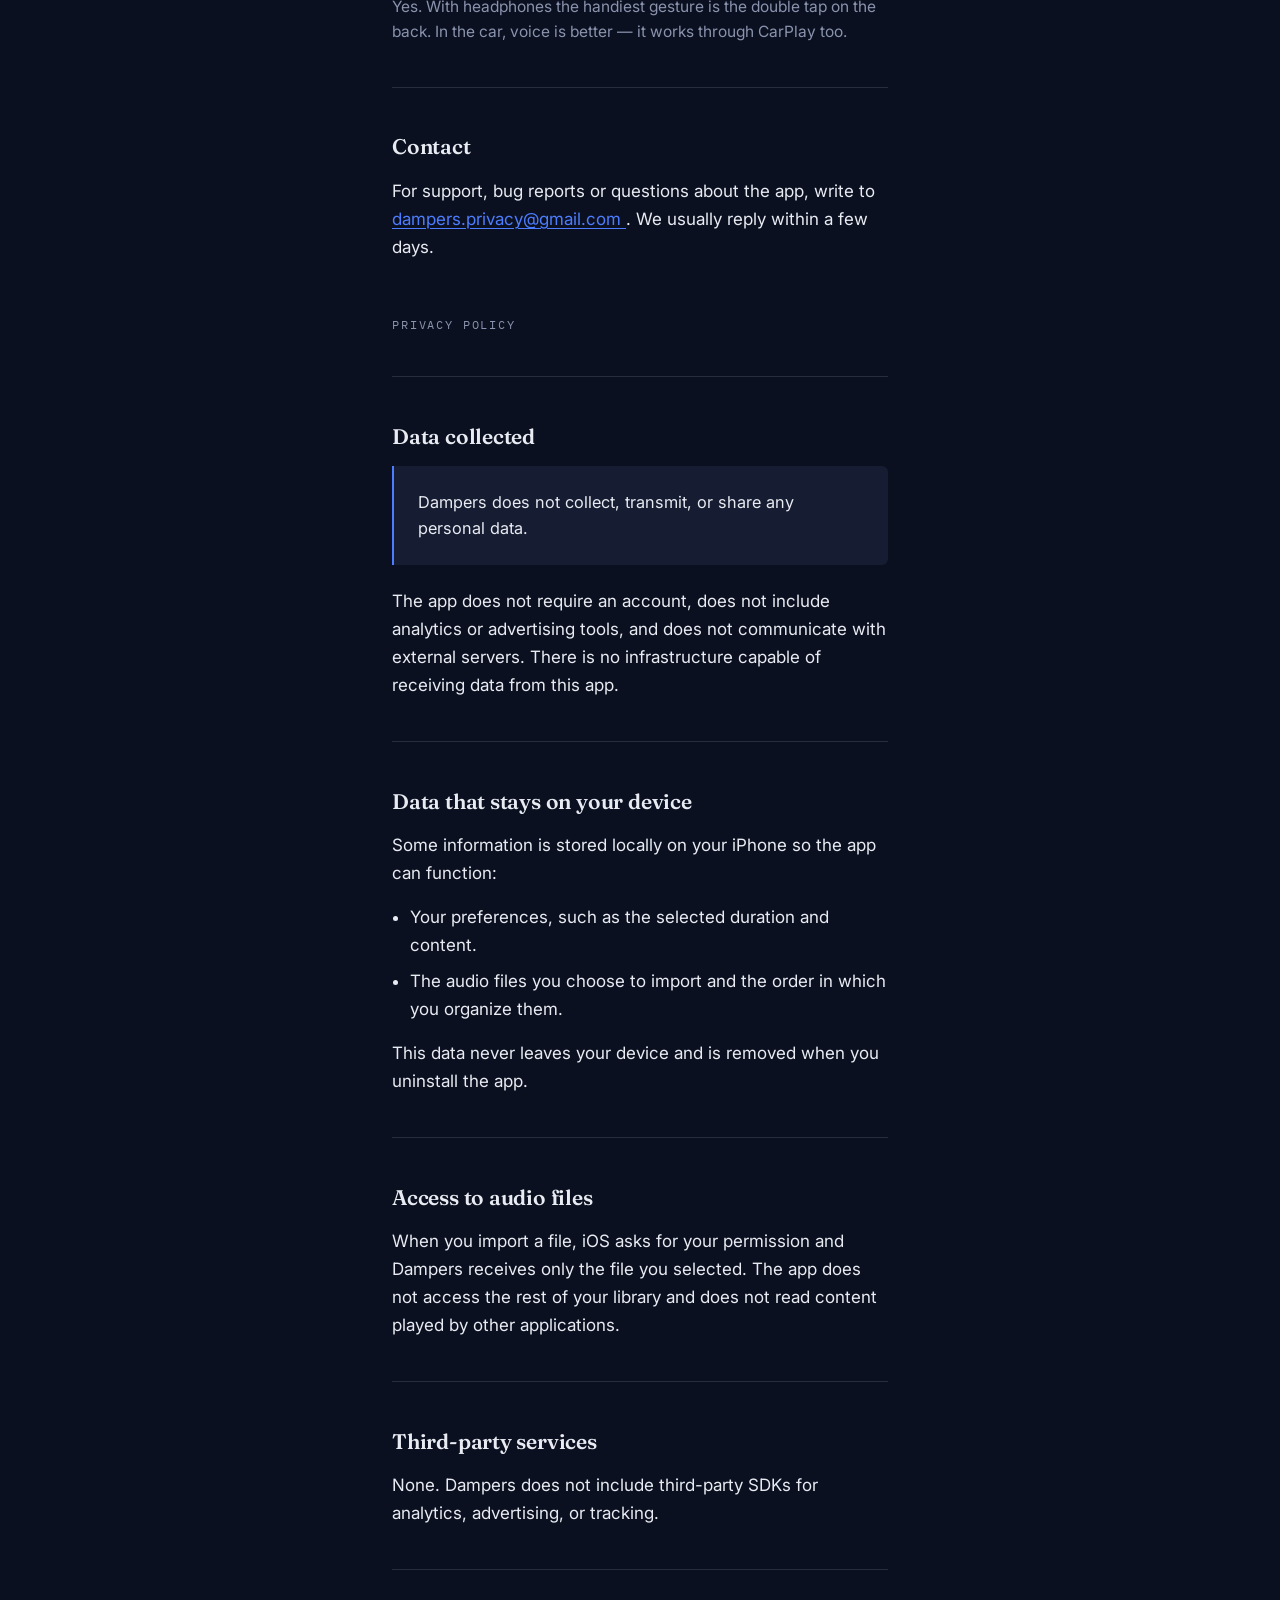
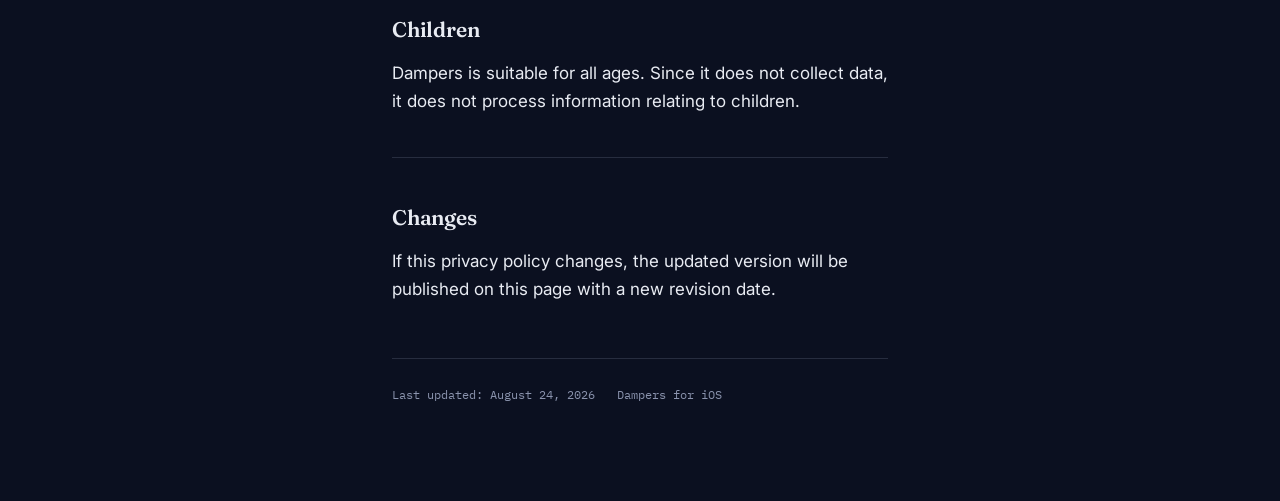
==== commit 0a32ef1a: "Update privacy policy to support section" ====
--- a/index.html
+++ b/index.html
@@ -3,8 +3,8 @@
 <head>
 <meta charset="utf-8">
 <meta name="viewport" content="width=device-width, initial-scale=1">
-<title>Privacy · Dampers</title>
-<meta name="description" content="Informativa sulla privacy di Dampers. Nessun dato raccolto.">
+<title>Assistenza · Dampers</title>
+<meta name="description" content="Assistenza e informativa privacy di Dampers. Nessun dato raccolto.">
 
 <link rel="preconnect" href="https://fonts.googleapis.com">
 <link rel="preconnect" href="https://fonts.gstatic.com" crossorigin>
@@ -176,6 +176,41 @@
     border-radius:2px;
   }
 
+  /* Divider that separates support from privacy without a hard break */
+
+  .part{
+    font-family:"IBM Plex Mono",ui-monospace,monospace;
+    font-size:.72rem;
+    letter-spacing:.16em;
+    text-transform:uppercase;
+    color:var(--slate);
+    margin:3.4rem 0 0;
+  }
+
+  /* Question / answer */
+
+  .qa{
+    margin:0 0 1.7rem;
+  }
+
+  .qa:last-child{
+    margin-bottom:0;
+  }
+
+  .qa h3{
+    font-family:"Inter",system-ui,sans-serif;
+    font-weight:500;
+    font-size:1rem;
+    margin:0 0 .35rem;
+    color:var(--paper);
+  }
+
+  .qa p{
+    margin:0;
+    color:var(--slate);
+    font-size:.97rem;
+  }
+
   /* Statement block */
 
   .statement{
@@ -235,7 +270,7 @@
 
   <!-- Language selector -->
   <div class="language-bar">
-    <label for="languageSelect" class="sr-only" style="position:absolute;width:1px;height:1px;padding:0;margin:-1px;overflow:hidden;clip:rect(0,0,0,0);white-space:nowrap;border:0;">
+    <label for="languageSelect" style="position:absolute;width:1px;height:1px;padding:0;margin:-1px;overflow:hidden;clip:rect(0,0,0,0);white-space:nowrap;border:0;">
       Language
     </label>
 
@@ -262,21 +297,110 @@
     </svg>
 
     <p class="eyebrow" data-i18n="eyebrow">
-      Dampers · Informativa privacy
+      Dampers · Assistenza e privacy
     </p>
 
     <h1 data-i18n="title">
-      Non raccogliamo<br>i tuoi dati.
+      Come funziona,<br>e cosa non facciamo.
     </h1>
 
     <p class="lede" data-i18n="lede">
-      Nessun account, nessuna analitica, nessun server.
-      Questa pagina spiega cosa significa nel dettaglio.
+      Le domande più frequenti, come scriverci, e l'informativa privacy:
+      nessun account, nessuna analitica, nessun server.
     </p>
 
   </header>
 
+  <!-- ────────────── ASSISTENZA ────────────── -->
+
+  <section id="assistenza">
+    <h2 data-i18n="whatTitle">Cos'è Dampers</h2>
+
+    <p data-i18n="whatText">
+      Quando parte qualcosa che non vuoi sentire, premi un tasto: Dampers abbassa
+      l'audio in corso e ci mette sopra un suono tuo, poi sfuma da solo.
+      Funziona su qualsiasi cosa stia suonando sul telefono.
+    </p>
+  </section>
+
   <section>
+    <h2 data-i18n="faqTitle">Domande frequenti</h2>
+
+    <div class="qa">
+      <h3 data-i18n="q1">Come la faccio partire senza aprire l'app?</h3>
+      <p data-i18n="a1">
+        Con il Tasto Azione o con un doppio tocco sul retro dell'iPhone.
+        Prima però devi creare un comando rapido: apri l'app Comandi Rapidi,
+        tocca +, aggiungi l'azione di Dampers e salvala. Solo dopo comparirà
+        negli elenchi delle Impostazioni.
+      </p>
+    </div>
+
+    <div class="qa">
+      <h3 data-i18n="q2">Quali file posso caricare?</h3>
+      <p data-i18n="a2">
+        mp3, m4a, wav e aiff. I brani scaricati dai servizi in abbonamento
+        non si possono importare: sono protetti e nessuna app di terze parti
+        può riprodurli.
+      </p>
+    </div>
+
+    <div class="qa">
+      <h3 data-i18n="q3">Ho scelto un file ma non viene importato.</h3>
+      <p data-i18n="a3">
+        Se si trova su iCloud Drive e non è ancora scaricato sul telefono,
+        l'importazione fallisce. Aprilo una volta nell'app File, aspetta che
+        finisca di scaricarsi, e riprova.
+      </p>
+    </div>
+
+    <div class="qa">
+      <h3 data-i18n="q4">Sento ancora l'audio di sotto.</h3>
+      <p data-i18n="a4">
+        È previsto: iOS permette di attenuare l'audio delle altre app, non di
+        silenziarlo. Per coprire meglio una voce usa i suoni pronti a banda
+        larga, come il rumore rosa: mascherano molto più della musica.
+      </p>
+    </div>
+
+    <div class="qa">
+      <h3 data-i18n="q5">Consuma batteria?</h3>
+      <p data-i18n="a5">
+        Mentre è pronta a intervenire, sì, un po'. Per questo si spegne da sola
+        dopo qualche minuto in cui non sente più nulla in riproduzione.
+      </p>
+    </div>
+
+    <div class="qa">
+      <h3 data-i18n="q6">Funziona in auto o con le cuffie?</h3>
+      <p data-i18n="a6">
+        Sì. Con le cuffie il gesto più comodo è il doppio tocco sul retro.
+        In auto conviene la voce, che funziona anche via CarPlay.
+      </p>
+    </div>
+  </section>
+
+  <section>
+    <h2 data-i18n="contactTitle">Contatti</h2>
+
+    <p>
+      <span data-i18n="contactText">
+        Per assistenza, segnalazioni o domande sull'app, scrivi a
+      </span>
+      <a href="mailto:dampers.privacy@gmail.com">
+        dampers.privacy@gmail.com
+      </a>.
+      <span data-i18n="contactReply">
+        Rispondiamo di solito entro pochi giorni.
+      </span>
+    </p>
+  </section>
+
+  <!-- ────────────── PRIVACY ────────────── -->
+
+  <p class="part" data-i18n="partPrivacy">Informativa privacy</p>
+
+  <section id="privacy">
     <h2 data-i18n="dataTitle">Dati raccolti</h2>
 
     <div class="statement">
@@ -349,22 +473,9 @@
     </p>
   </section>
 
-  <section>
-    <h2 data-i18n="contactTitle">Contatti</h2>
-
-    <p>
-      <span data-i18n="contactText">
-        Per domande su questa informativa o sull'app, scrivi a
-      </span>
-      <a href="mailto:dampers.privacy@gmail.com">
-        dampers.privacy@gmail.com
-      </a>.
-    </p>
-  </section>
-
   <footer>
     <span data-i18n="updated">
-      Ultimo aggiornamento: 21 agosto 2026
+      Ultimo aggiornamento: 24 agosto 2026
     </span>
 
     <span data-i18n="platform">
@@ -383,9 +494,32 @@
     ───────────────────────────────────────────── */
 
     it: {
-      eyebrow: "Dampers · Informativa privacy",
-      title: "Non raccogliamo<br>i tuoi dati.",
-      lede: "Nessun account, nessuna analitica, nessun server. Questa pagina spiega cosa significa nel dettaglio.",
+      eyebrow: "Dampers · Assistenza e privacy",
+      title: "Come funziona,<br>e cosa non facciamo.",
+      lede: "Le domande più frequenti, come scriverci, e l'informativa privacy: nessun account, nessuna analitica, nessun server.",
+
+      whatTitle: "Cos'è Dampers",
+      whatText: "Quando parte qualcosa che non vuoi sentire, premi un tasto: Dampers abbassa l'audio in corso e ci mette sopra un suono tuo, poi sfuma da solo. Funziona su qualsiasi cosa stia suonando sul telefono.",
+
+      faqTitle: "Domande frequenti",
+      q1: "Come la faccio partire senza aprire l'app?",
+      a1: "Con il Tasto Azione o con un doppio tocco sul retro dell'iPhone. Prima però devi creare un comando rapido: apri l'app Comandi Rapidi, tocca +, aggiungi l'azione di Dampers e salvala. Solo dopo comparirà negli elenchi delle Impostazioni.",
+      q2: "Quali file posso caricare?",
+      a2: "mp3, m4a, wav e aiff. I brani scaricati dai servizi in abbonamento non si possono importare: sono protetti e nessuna app di terze parti può riprodurli.",
+      q3: "Ho scelto un file ma non viene importato.",
+      a3: "Se si trova su iCloud Drive e non è ancora scaricato sul telefono, l'importazione fallisce. Aprilo una volta nell'app File, aspetta che finisca di scaricarsi, e riprova.",
+      q4: "Sento ancora l'audio di sotto.",
+      a4: "È previsto: iOS permette di attenuare l'audio delle altre app, non di silenziarlo. Per coprire meglio una voce usa i suoni pronti a banda larga, come il rumore rosa: mascherano molto più della musica.",
+      q5: "Consuma batteria?",
+      a5: "Mentre è pronta a intervenire, sì, un po'. Per questo si spegne da sola dopo qualche minuto in cui non sente più nulla in riproduzione.",
+      q6: "Funziona in auto o con le cuffie?",
+      a6: "Sì. Con le cuffie il gesto più comodo è il doppio tocco sul retro. In auto conviene la voce, che funziona anche via CarPlay.",
+
+      contactTitle: "Contatti",
+      contactText: "Per assistenza, segnalazioni o domande sull'app, scrivi a",
+      contactReply: "Rispondiamo di solito entro pochi giorni.",
+
+      partPrivacy: "Informativa privacy",
 
       dataTitle: "Dati raccolti",
       dataStatement: "Dampers non raccoglie, trasmette o condivide alcun dato personale.",
@@ -409,14 +543,11 @@
       changesTitle: "Modifiche",
       changesText: "Se questa informativa cambierà, la versione aggiornata sarà pubblicata su questa pagina con una nuova data di revisione.",
 
-      contactTitle: "Contatti",
-      contactText: "Per domande su questa informativa o sull'app, scrivi a",
-
-      updated: "Ultimo aggiornamento: 21 agosto 2026",
+      updated: "Ultimo aggiornamento: 24 agosto 2026",
       platform: "Dampers per iOS",
 
-      pageTitle: "Privacy · Dampers",
-      description: "Informativa sulla privacy di Dampers. Nessun dato raccolto."
+      pageTitle: "Assistenza · Dampers",
+      description: "Assistenza e informativa privacy di Dampers. Nessun dato raccolto."
     },
 
 
@@ -425,9 +556,32 @@
     ───────────────────────────────────────────── */
 
     en: {
-      eyebrow: "Dampers · Privacy Policy",
-      title: "We don't collect<br>your data.",
-      lede: "No account, no analytics, no servers. This page explains exactly what that means.",
+      eyebrow: "Dampers · Support & Privacy",
+      title: "How it works,<br>and what we don't do.",
+      lede: "Common questions, how to reach us, and the privacy policy: no account, no analytics, no servers.",
+
+      whatTitle: "What Dampers is",
+      whatText: "When something you'd rather not hear starts playing, press a button: Dampers lowers the current audio and plays a sound of yours over it, then fades out. It works over anything playing on your phone.",
+
+      faqTitle: "Frequently asked questions",
+      q1: "How do I start it without opening the app?",
+      a1: "With the Action button or a double tap on the back of your iPhone. First you need to create a shortcut: open the Shortcuts app, tap +, add the Dampers action and save it. Only then will it appear in the Settings lists.",
+      q2: "Which files can I load?",
+      a2: "mp3, m4a, wav and aiff. Tracks downloaded from subscription services can't be imported: they're protected and no third-party app can play them.",
+      q3: "I picked a file but it won't import.",
+      a3: "If it's in iCloud Drive and hasn't downloaded to your phone yet, the import fails. Open it once in the Files app, wait for it to finish downloading, then try again.",
+      q4: "I can still hear the audio underneath.",
+      a4: "That's expected: iOS lets an app lower other apps' audio, not silence it. To mask a voice better, use the built-in broadband sounds such as pink noise — they cover far more than music does.",
+      q5: "Does it drain the battery?",
+      a5: "While it's standing by, a little. That's why it switches itself off after a few minutes with nothing playing.",
+      q6: "Does it work in the car or with headphones?",
+      a6: "Yes. With headphones the handiest gesture is the double tap on the back. In the car, voice is better — it works through CarPlay too.",
+
+      contactTitle: "Contact",
+      contactText: "For support, bug reports or questions about the app, write to",
+      contactReply: "We usually reply within a few days.",
+
+      partPrivacy: "Privacy policy",
 
       dataTitle: "Data collected",
       dataStatement: "Dampers does not collect, transmit, or share any personal data.",
@@ -451,14 +605,11 @@
       changesTitle: "Changes",
       changesText: "If this privacy policy changes, the updated version will be published on this page with a new revision date.",
 
-      contactTitle: "Contact",
-      contactText: "For questions about this privacy policy or the app, write to",
-
-      updated: "Last updated: August 21, 2026",
+      updated: "Last updated: August 24, 2026",
       platform: "Dampers for iOS",
 
-      pageTitle: "Privacy · Dampers",
-      description: "Dampers privacy policy. No data collected."
+      pageTitle: "Support · Dampers",
+      description: "Dampers support and privacy policy. No data collected."
     },
 
 
@@ -467,9 +618,32 @@
     ───────────────────────────────────────────── */
 
     de: {
-      eyebrow: "Dampers · Datenschutzerklärung",
-      title: "Wir sammeln<br>keine Daten.",
-      lede: "Kein Konto, keine Analyse, keine Server. Auf dieser Seite erklären wir genau, was das bedeutet.",
+      eyebrow: "Dampers · Support & Datenschutz",
+      title: "Wie es funktioniert,<br>und was wir nicht tun.",
+      lede: "Häufige Fragen, wie du uns erreichst, und die Datenschutzerklärung: kein Konto, keine Analyse, keine Server.",
+
+      whatTitle: "Was Dampers ist",
+      whatText: "Wenn etwas läuft, das du nicht hören willst, drückst du eine Taste: Dampers senkt den laufenden Ton und legt einen eigenen Klang darüber, der danach ausblendet. Das klappt über allem, was auf dem Telefon spielt.",
+
+      faqTitle: "Häufige Fragen",
+      q1: "Wie starte ich es, ohne die App zu öffnen?",
+      a1: "Mit der Action Taste oder zweimal Tippen auf die Rückseite des iPhones. Vorher musst du einen Kurzbefehl anlegen: Kurzbefehle-App öffnen, auf + tippen, die Dampers-Aktion hinzufügen und sichern. Erst danach erscheint sie in den Listen der Einstellungen.",
+      q2: "Welche Dateien kann ich laden?",
+      a2: "mp3, m4a, wav und aiff. Titel aus Abo-Diensten lassen sich nicht importieren: sie sind geschützt, und keine Drittanbieter-App kann sie abspielen.",
+      q3: "Ich habe eine Datei gewählt, aber sie wird nicht importiert.",
+      a3: "Liegt sie in iCloud Drive und ist noch nicht aufs Telefon geladen, schlägt der Import fehl. Öffne sie einmal in der Dateien-App, warte bis sie geladen ist, und versuch es erneut.",
+      q4: "Ich höre den Ton darunter immer noch.",
+      a4: "Das ist so vorgesehen: iOS erlaubt es, den Ton anderer Apps zu senken, nicht ihn stummzuschalten. Um eine Stimme besser zu überdecken, nimm die eingebauten Breitbandklänge wie rosa Rauschen — sie überdecken weit mehr als Musik.",
+      q5: "Verbraucht es Akku?",
+      a5: "Solange es bereitsteht, ein wenig. Deshalb schaltet es sich nach ein paar Minuten ohne laufenden Ton von selbst ab.",
+      q6: "Funktioniert es im Auto oder mit Kopfhörern?",
+      a6: "Ja. Mit Kopfhörern ist das Tippen auf die Rückseite am bequemsten. Im Auto ist die Sprache besser — sie klappt auch über CarPlay.",
+
+      contactTitle: "Kontakt",
+      contactText: "Für Support, Fehlermeldungen oder Fragen zur App schreibe an",
+      contactReply: "Wir antworten meist innerhalb weniger Tage.",
+
+      partPrivacy: "Datenschutzerklärung",
 
       dataTitle: "Erhobene Daten",
       dataStatement: "Dampers erhebt, überträgt oder teilt keine personenbezogenen Daten.",
@@ -493,14 +667,11 @@
       changesTitle: "Änderungen",
       changesText: "Falls sich diese Datenschutzerklärung ändert, wird die aktualisierte Version auf dieser Seite mit einem neuen Aktualisierungsdatum veröffentlicht.",
 
-      contactTitle: "Kontakt",
-      contactText: "Bei Fragen zu dieser Datenschutzerklärung oder zur App schreibe an",
-
-      updated: "Letzte Aktualisierung: 21. August 2026",
+      updated: "Letzte Aktualisierung: 24. August 2026",
       platform: "Dampers für iOS",
 
-      pageTitle: "Datenschutz · Dampers",
-      description: "Datenschutzerklärung von Dampers. Keine Daten werden erhoben."
+      pageTitle: "Support · Dampers",
+      description: "Support und Datenschutzerklärung von Dampers. Keine Daten werden erhoben."
     },
 
 
@@ -509,9 +680,32 @@
     ───────────────────────────────────────────── */
 
     fr: {
-      eyebrow: "Dampers · Politique de confidentialité",
-      title: "Nous ne collectons<br>aucune donnée.",
-      lede: "Aucun compte, aucune analyse, aucun serveur. Cette page explique précisément ce que cela signifie.",
+      eyebrow: "Dampers · Assistance et confidentialité",
+      title: "Comment ça marche,<br>et ce qu'on ne fait pas.",
+      lede: "Les questions fréquentes, comment nous écrire, et la politique de confidentialité : aucun compte, aucune analyse, aucun serveur.",
+
+      whatTitle: "Ce qu'est Dampers",
+      whatText: "Quand démarre quelque chose que tu ne veux pas entendre, tu appuies sur une touche : Dampers baisse l'audio en cours et pose l'un de tes sons par-dessus, puis s'arrête tout seul. Ça marche sur n'importe quoi qui joue sur le téléphone.",
+
+      faqTitle: "Questions fréquentes",
+      q1: "Comment la lancer sans ouvrir l'app ?",
+      a1: "Avec le bouton Action ou deux tapes au dos de l'iPhone. Mais il faut d'abord créer un raccourci : ouvre l'app Raccourcis, touche +, ajoute l'action de Dampers et enregistre-la. Elle n'apparaîtra dans les listes des Réglages qu'ensuite.",
+      q2: "Quels fichiers puis-je charger ?",
+      a2: "mp3, m4a, wav et aiff. Les morceaux téléchargés depuis les services par abonnement ne peuvent pas être importés : ils sont protégés et aucune app tierce ne peut les lire.",
+      q3: "J'ai choisi un fichier mais il ne s'importe pas.",
+      a3: "S'il est sur iCloud Drive et pas encore téléchargé sur le téléphone, l'import échoue. Ouvre-le une fois dans l'app Fichiers, attends la fin du téléchargement, puis réessaie.",
+      q4: "J'entends encore l'audio en dessous.",
+      a4: "C'est prévu : iOS permet d'atténuer l'audio des autres apps, pas de le couper. Pour mieux couvrir une voix, utilise les sons intégrés à large bande comme le bruit rose — ils masquent bien plus que la musique.",
+      q5: "Est-ce que ça consomme de la batterie ?",
+      a5: "Tant qu'elle reste prête, un peu. C'est pour ça qu'elle s'éteint seule après quelques minutes sans rien qui joue.",
+      q6: "Ça marche en voiture ou avec un casque ?",
+      a6: "Oui. Avec un casque, le geste le plus pratique est la double tape au dos. En voiture, mieux vaut la voix — elle fonctionne aussi via CarPlay.",
+
+      contactTitle: "Contact",
+      contactText: "Pour de l'aide, un signalement ou une question sur l'app, écris à",
+      contactReply: "Nous répondons en général sous quelques jours.",
+
+      partPrivacy: "Politique de confidentialité",
 
       dataTitle: "Données collectées",
       dataStatement: "Dampers ne collecte, ne transmet et ne partage aucune donnée personnelle.",
@@ -535,14 +729,11 @@
       changesTitle: "Modifications",
       changesText: "Si cette politique de confidentialité est modifiée, la version mise à jour sera publiée sur cette page avec une nouvelle date de révision.",
 
-      contactTitle: "Contact",
-      contactText: "Pour toute question concernant cette politique de confidentialité ou l'application, écrivez à",
-
-      updated: "Dernière mise à jour : 21 août 2026",
+      updated: "Dernière mise à jour : 24 août 2026",
       platform: "Dampers pour iOS",
 
-      pageTitle: "Confidentialité · Dampers",
-      description: "Politique de confidentialité de Dampers. Aucune donnée collectée."
+      pageTitle: "Assistance · Dampers",
+      description: "Assistance et politique de confidentialité de Dampers. Aucune donnée collectée."
     },
 
 
@@ -551,9 +742,32 @@
     ───────────────────────────────────────────── */
 
     es: {
-      eyebrow: "Dampers · Política de privacidad",
-      title: "No recopilamos<br>tus datos.",
-      lede: "Sin cuenta, sin analíticas, sin servidores. Esta página explica exactamente qué significa.",
+      eyebrow: "Dampers · Soporte y privacidad",
+      title: "Cómo funciona,<br>y qué no hacemos.",
+      lede: "Las preguntas más frecuentes, cómo escribirnos y la política de privacidad: sin cuenta, sin analíticas, sin servidores.",
+
+      whatTitle: "Qué es Dampers",
+      whatText: "Cuando empieza algo que no quieres oír, pulsas un botón: Dampers baja el audio en curso y pone encima un sonido tuyo, y luego se apaga solo. Funciona sobre cualquier cosa que esté sonando en el teléfono.",
+
+      faqTitle: "Preguntas frecuentes",
+      q1: "¿Cómo la lanzo sin abrir la app?",
+      a1: "Con el botón de acción o con un doble toque en la parte trasera del iPhone. Antes tienes que crear un atajo: abre la app Atajos, toca +, añade la acción de Dampers y guárdala. Solo entonces aparecerá en las listas de Ajustes.",
+      q2: "¿Qué archivos puedo cargar?",
+      a2: "mp3, m4a, wav y aiff. Las canciones descargadas de servicios de suscripción no se pueden importar: están protegidas y ninguna app de terceros puede reproducirlas.",
+      q3: "He elegido un archivo pero no se importa.",
+      a3: "Si está en iCloud Drive y aún no se ha descargado al teléfono, la importación falla. Ábrelo una vez en la app Archivos, espera a que termine de descargarse y vuelve a intentarlo.",
+      q4: "Sigo oyendo el audio de debajo.",
+      a4: "Es lo previsto: iOS permite atenuar el audio de otras apps, no silenciarlo. Para tapar mejor una voz usa los sonidos integrados de banda ancha, como el ruido rosa: enmascaran mucho más que la música.",
+      q5: "¿Consume batería?",
+      a5: "Mientras está lista para actuar, un poco. Por eso se apaga sola tras unos minutos sin nada en reproducción.",
+      q6: "¿Funciona en el coche o con auriculares?",
+      a6: "Sí. Con auriculares el gesto más cómodo es el doble toque en la parte trasera. En el coche es mejor la voz, que también funciona con CarPlay.",
+
+      contactTitle: "Contacto",
+      contactText: "Para soporte, incidencias o dudas sobre la app, escribe a",
+      contactReply: "Solemos responder en pocos días.",
+
+      partPrivacy: "Política de privacidad",
 
       dataTitle: "Datos recopilados",
       dataStatement: "Dampers no recopila, transmite ni comparte ningún dato personal.",
@@ -577,14 +791,11 @@
       changesTitle: "Cambios",
       changesText: "Si esta política de privacidad cambia, la versión actualizada se publicará en esta página con una nueva fecha de revisión.",
 
-      contactTitle: "Contacto",
-      contactText: "Si tienes preguntas sobre esta política de privacidad o sobre la aplicación, escribe a",
-
-      updated: "Última actualización: 21 de agosto de 2026",
+      updated: "Última actualización: 24 de agosto de 2026",
       platform: "Dampers para iOS",
 
-      pageTitle: "Privacidad · Dampers",
-      description: "Política de privacidad de Dampers. No se recopilan datos."
+      pageTitle: "Soporte · Dampers",
+      description: "Soporte y política de privacidad de Dampers. No se recopilan datos."
     },
 
 
@@ -593,9 +804,32 @@
     ───────────────────────────────────────────── */
 
     pt: {
-      eyebrow: "Dampers · Política de privacidade",
-      title: "Não recolhemos<br>os seus dados.",
-      lede: "Sem conta, sem análises, sem servidores. Esta página explica exatamente o que isso significa.",
+      eyebrow: "Dampers · Apoio e privacidade",
+      title: "Como funciona,<br>e o que não fazemos.",
+      lede: "As perguntas mais frequentes, como contactar-nos, e a política de privacidade: sem conta, sem análises, sem servidores.",
+
+      whatTitle: "O que é a Dampers",
+      whatText: "Quando começa algo que não queres ouvir, carregas num botão: a Dampers baixa o áudio em curso e põe por cima um som teu, e depois desvanece sozinha. Funciona sobre qualquer coisa que esteja a tocar no telemóvel.",
+
+      faqTitle: "Perguntas frequentes",
+      q1: "Como a ponho a funcionar sem abrir a app?",
+      a1: "Com o botão de ação ou com um toque duplo nas costas do iPhone. Antes tens de criar um atalho: abre a app Atalhos, toca em +, adiciona a ação da Dampers e guarda. Só depois aparecerá nas listas das Definições.",
+      q2: "Que ficheiros posso carregar?",
+      a2: "mp3, m4a, wav e aiff. As faixas descarregadas de serviços por subscrição não podem ser importadas: estão protegidas e nenhuma app de terceiros as consegue reproduzir.",
+      q3: "Escolhi um ficheiro mas não é importado.",
+      a3: "Se está no iCloud Drive e ainda não foi descarregado para o telemóvel, a importação falha. Abre-o uma vez na app Ficheiros, espera que termine de descarregar e tenta de novo.",
+      q4: "Continuo a ouvir o áudio por baixo.",
+      a4: "É esperado: o iOS permite atenuar o áudio das outras apps, não silenciá-lo. Para tapar melhor uma voz usa os sons prontos de banda larga, como o ruído rosa: mascaram muito mais do que a música.",
+      q5: "Gasta bateria?",
+      a5: "Enquanto está pronta a agir, um pouco. Por isso desliga-se sozinha ao fim de alguns minutos sem nada a tocar.",
+      q6: "Funciona no carro ou com auscultadores?",
+      a6: "Sim. Com auscultadores o gesto mais prático é o toque duplo nas costas. No carro é melhor a voz, que também funciona por CarPlay.",
+
+      contactTitle: "Contacto",
+      contactText: "Para apoio, comunicação de problemas ou dúvidas sobre a app, escreve para",
+      contactReply: "Costumamos responder em poucos dias.",
+
+      partPrivacy: "Política de privacidade",
 
       dataTitle: "Dados recolhidos",
       dataStatement: "A Dampers não recolhe, transmite nem partilha quaisquer dados pessoais.",
@@ -619,14 +853,11 @@
       changesTitle: "Alterações",
       changesText: "Se esta política de privacidade for alterada, a versão atualizada será publicada nesta página com uma nova data de revisão.",
 
-      contactTitle: "Contacto",
-      contactText: "Para questões sobre esta política de privacidade ou sobre a aplicação, escreva para",
-
-      updated: "Última atualização: 21 de agosto de 2026",
+      updated: "Última atualização: 24 de agosto de 2026",
       platform: "Dampers para iOS",
 
-      pageTitle: "Privacidade · Dampers",
-      description: "Política de privacidade da Dampers. Nenhum dado é recolhido."
+      pageTitle: "Apoio · Dampers",
+      description: "Apoio e política de privacidade da Dampers. Nenhum dado é recolhido."
     }
   };
 
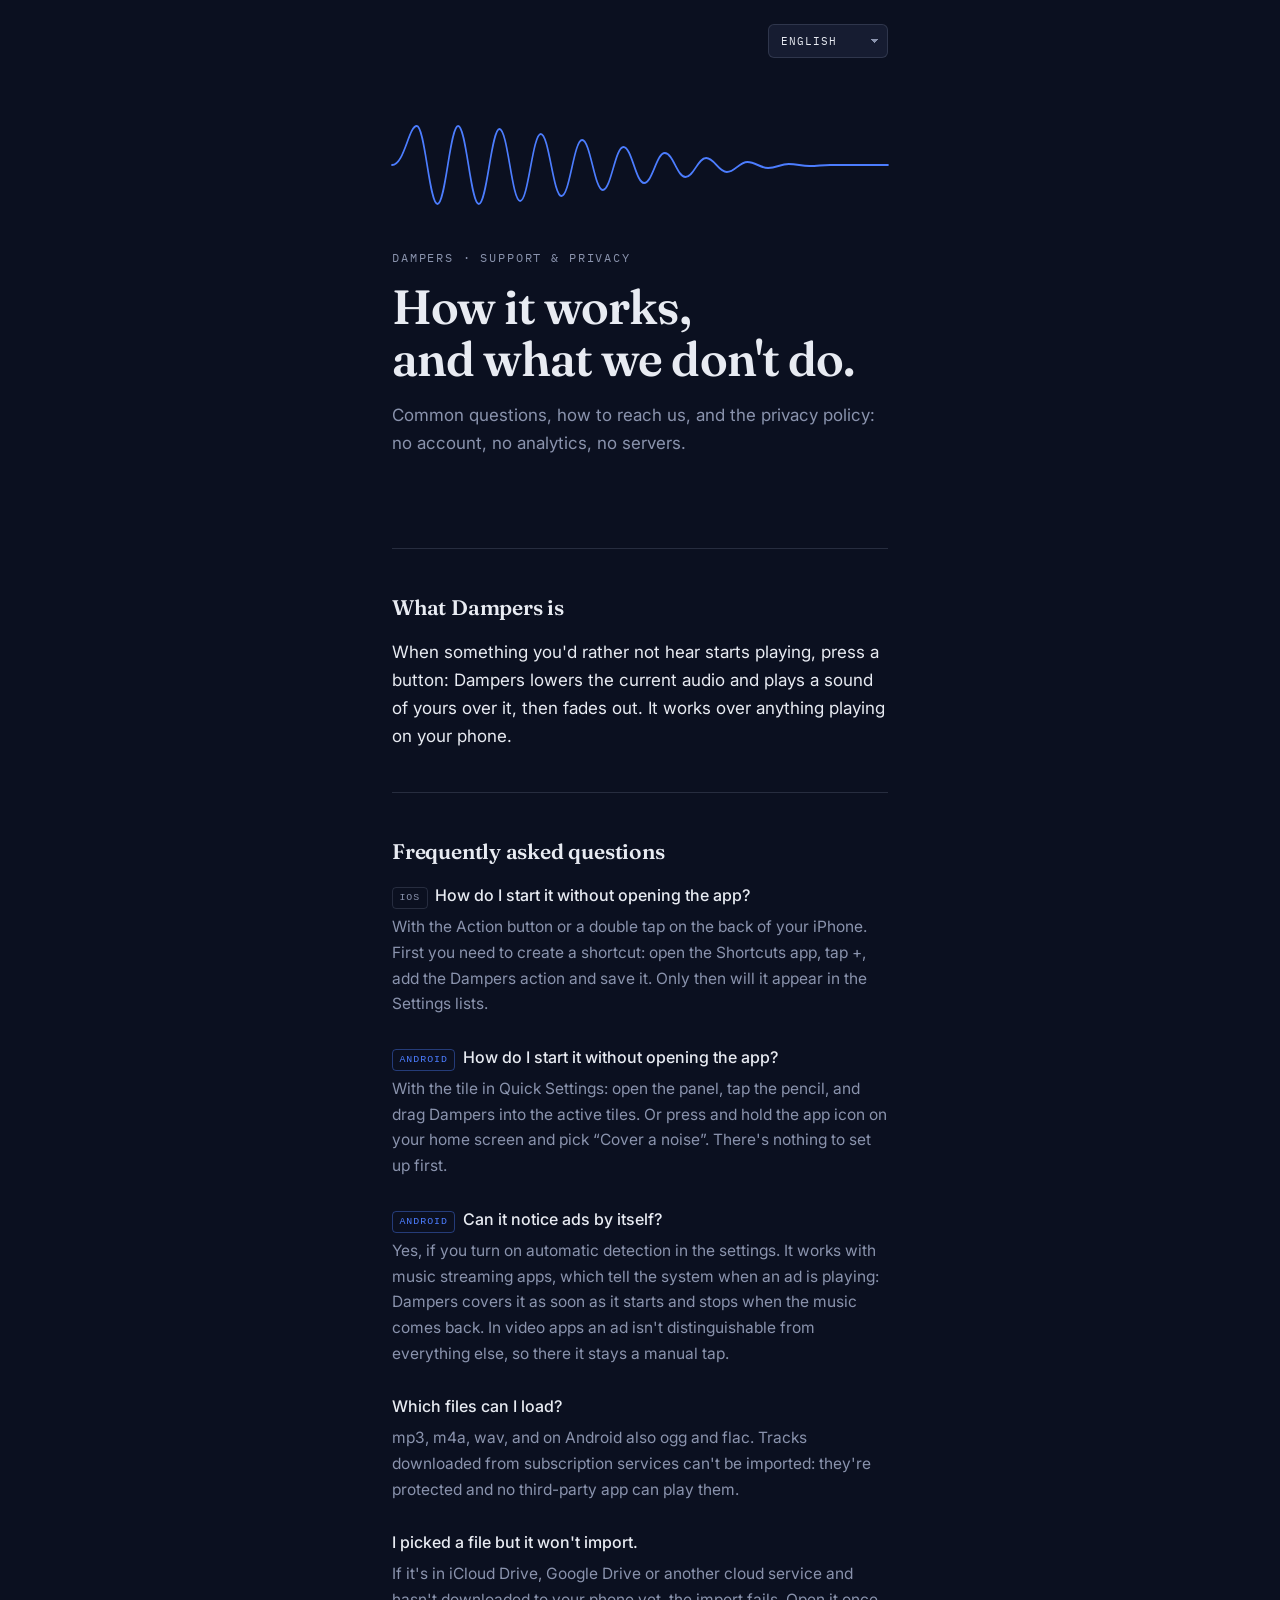
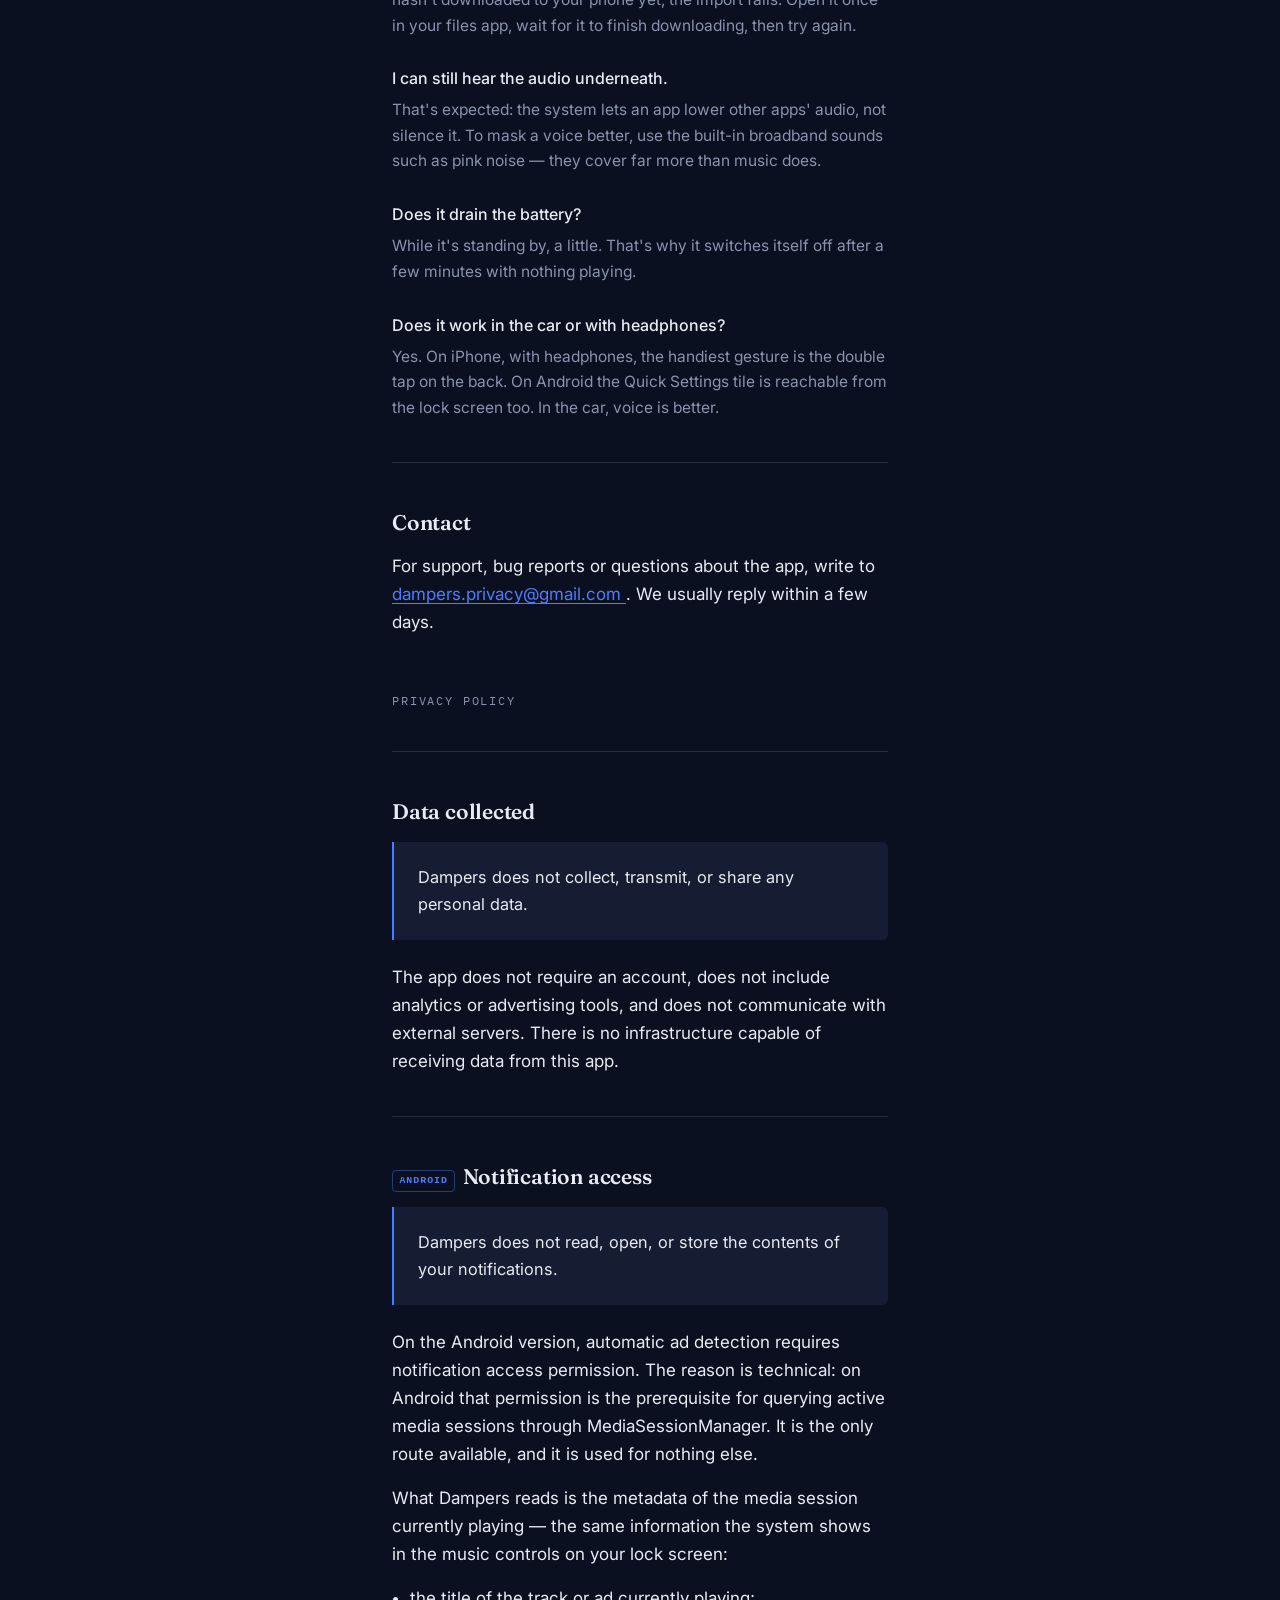
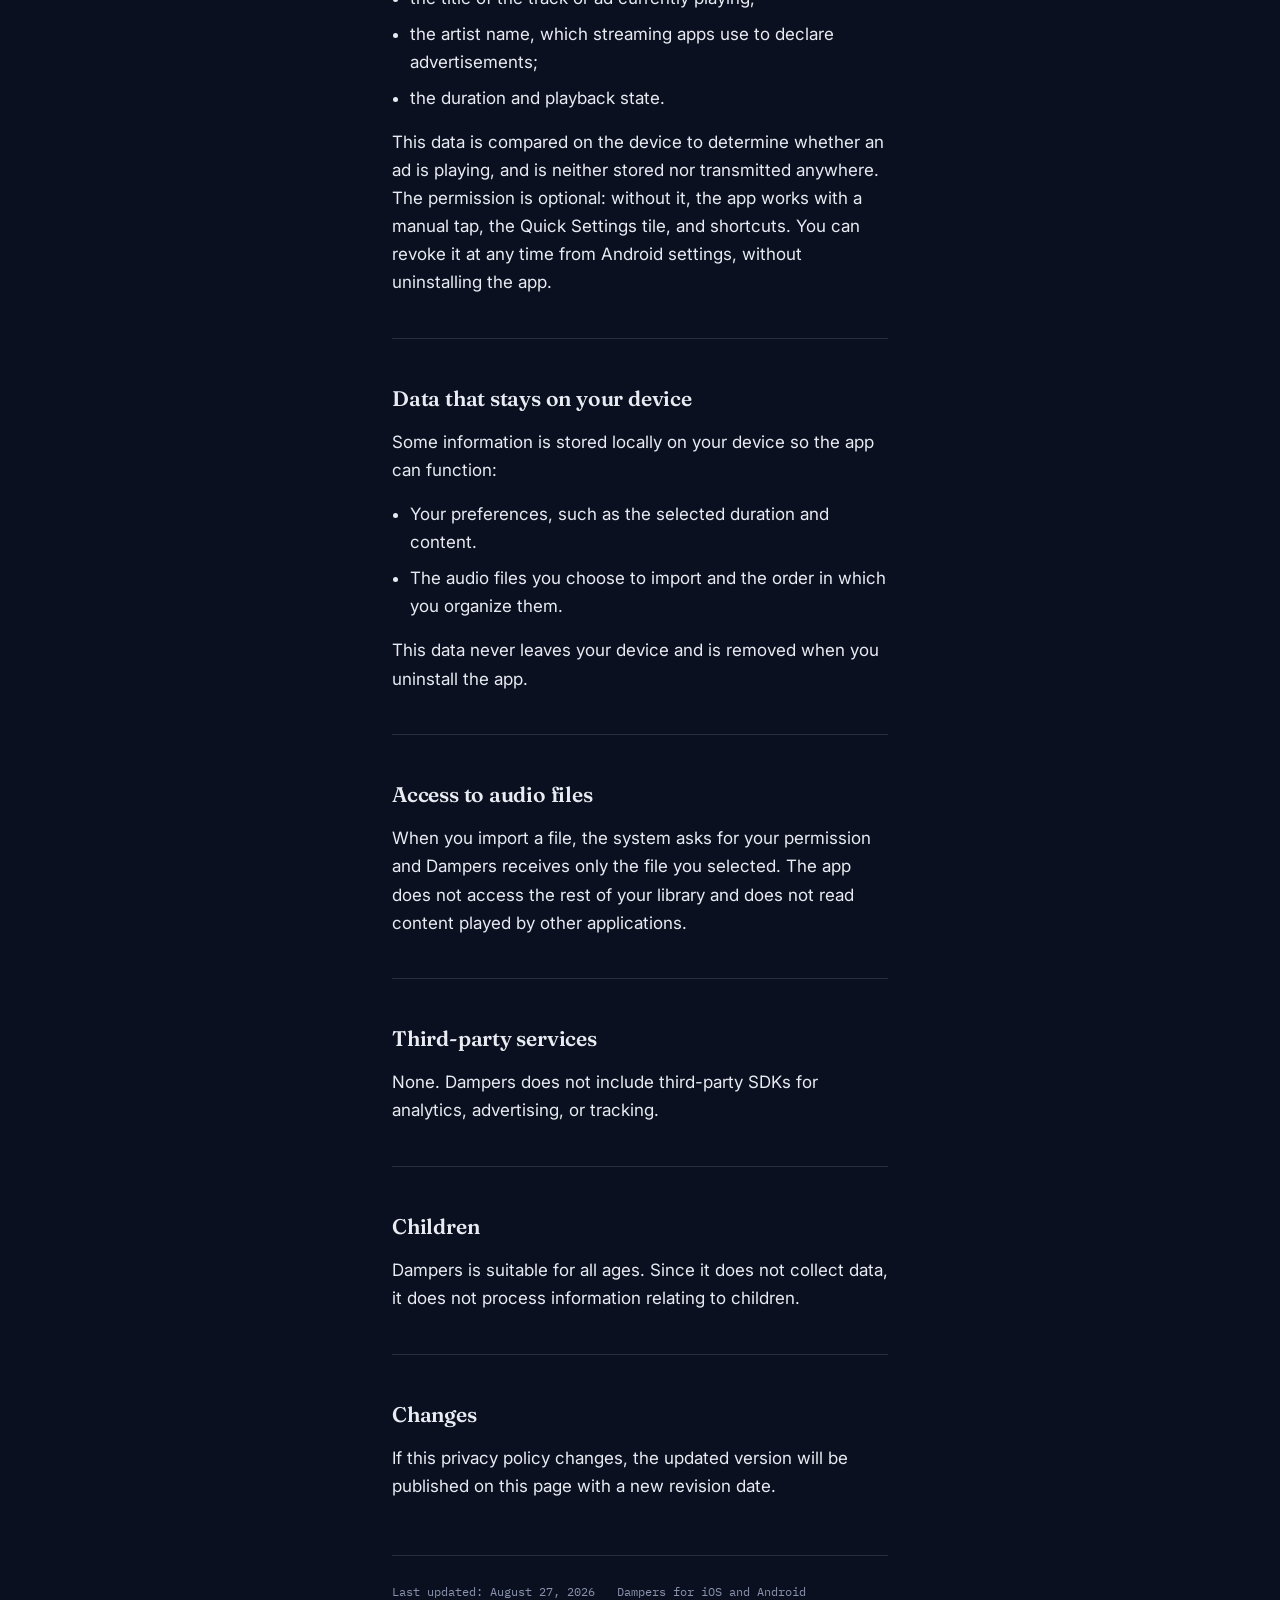
==== commit 15392d27: "Update print statement from 'Hello' to 'Goodbye'" ====
--- a/index.html
+++ b/index.html
@@ -187,6 +187,29 @@
     margin:3.4rem 0 0;
   }
 
+  /* Platform badge.
+     The page serves both stores from one URL, so anything that differs
+     between iOS and Android has to say so inline. */
+
+  .tag{
+    display:inline-block;
+    font-family:"IBM Plex Mono",ui-monospace,monospace;
+    font-size:.62rem;
+    letter-spacing:.1em;
+    text-transform:uppercase;
+    color:var(--slate);
+    border:1px solid var(--line);
+    border-radius:4px;
+    padding:.1rem .4rem;
+    margin-right:.45rem;
+    vertical-align:.12em;
+  }
+
+  .tag.android{
+    color:var(--signal);
+    border-color:rgba(76,125,255,.4);
+  }
+
   /* Question / answer */
 
   .qa{
@@ -327,55 +350,59 @@
     <h2 data-i18n="faqTitle">Domande frequenti</h2>
 
     <div class="qa">
-      <h3 data-i18n="q1">Come la faccio partire senza aprire l'app?</h3>
+      <h3><span class="tag">iOS</span><span data-i18n="q1">Come la faccio partire senza aprire l'app?</span></h3>
       <p data-i18n="a1">
         Con il Tasto Azione o con un doppio tocco sul retro dell'iPhone.
-        Prima però devi creare un comando rapido: apri l'app Comandi Rapidi,
-        tocca +, aggiungi l'azione di Dampers e salvala. Solo dopo comparirà
-        negli elenchi delle Impostazioni.
+      </p>
+    </div>
+
+    <div class="qa">
+      <h3><span class="tag android">Android</span><span data-i18n="q1b">Come la faccio partire senza aprire l'app?</span></h3>
+      <p data-i18n="a1b">
+        Con il riquadro nelle Impostazioni Rapide, o tenendo premuta l'icona
+        sulla schermata Home.
+      </p>
+    </div>
+
+    <div class="qa">
+      <h3><span class="tag android">Android</span><span data-i18n="qAuto">Può accorgersi da sola della pubblicità?</span></h3>
+      <p data-i18n="aAuto">
+        Sì, con il rilevamento automatico.
       </p>
     </div>
 
     <div class="qa">
       <h3 data-i18n="q2">Quali file posso caricare?</h3>
       <p data-i18n="a2">
-        mp3, m4a, wav e aiff. I brani scaricati dai servizi in abbonamento
-        non si possono importare: sono protetti e nessuna app di terze parti
-        può riprodurli.
+        mp3, m4a, wav e aiff.
       </p>
     </div>
 
     <div class="qa">
       <h3 data-i18n="q3">Ho scelto un file ma non viene importato.</h3>
       <p data-i18n="a3">
-        Se si trova su iCloud Drive e non è ancora scaricato sul telefono,
-        l'importazione fallisce. Aprilo una volta nell'app File, aspetta che
-        finisca di scaricarsi, e riprova.
+        Scaricalo prima sul telefono.
       </p>
     </div>
 
     <div class="qa">
       <h3 data-i18n="q4">Sento ancora l'audio di sotto.</h3>
       <p data-i18n="a4">
-        È previsto: iOS permette di attenuare l'audio delle altre app, non di
-        silenziarlo. Per coprire meglio una voce usa i suoni pronti a banda
-        larga, come il rumore rosa: mascherano molto più della musica.
+        È previsto.
       </p>
     </div>
 
     <div class="qa">
       <h3 data-i18n="q5">Consuma batteria?</h3>
       <p data-i18n="a5">
-        Mentre è pronta a intervenire, sì, un po'. Per questo si spegne da sola
-        dopo qualche minuto in cui non sente più nulla in riproduzione.
+        Un po'.
       </p>
     </div>
 
     <div class="qa">
       <h3 data-i18n="q6">Funziona in auto o con le cuffie?</h3>
       <p data-i18n="a6">
-        Sì. Con le cuffie il gesto più comodo è il doppio tocco sul retro.
-        In auto conviene la voce, che funziona anche via CarPlay.
+        Sì.
       </p>
     </div>
   </section>
@@ -411,8 +438,45 @@
 
     <p data-i18n="dataText">
       L'app non richiede la creazione di un account, non integra strumenti di analisi
-      o pubblicità, e non comunica con server esterni. Non esiste un'infrastruttura
-      in grado di ricevere dati da questa app.
+      o pubblicità, e non comunica con server esterni.
+    </p>
+  </section>
+
+  <!--
+    SEZIONE CRITICA PER LA REVISIONE GOOGLE PLAY.
+
+    E' qui che si dichiara l'uso di BIND_NOTIFICATION_LISTENER_SERVICE.
+    Un revisore che non trova questa sezione respinge la dichiarazione del
+    permesso. Deve dire tre cose senza ambiguita': cosa leggiamo, cosa NON
+    leggiamo, e che nulla lascia il dispositivo.
+
+    Non spostarla piu' in basso e non fonderla con altre sezioni.
+  -->
+  <section id="notification-access">
+    <h2><span class="tag android">Android</span><span data-i18n="notifTitle">Accesso alle notifiche</span></h2>
+
+    <div class="statement">
+      <p data-i18n="notifStatement">
+        Dampers non legge il contenuto delle tue notifiche.
+      </p>
+    </div>
+
+    <p data-i18n="notifText1">
+      Testo segnaposto.
+    </p>
+
+    <p data-i18n="notifText2">
+      Testo segnaposto.
+    </p>
+
+    <ul>
+      <li data-i18n="notifItem1">Segnaposto</li>
+      <li data-i18n="notifItem2">Segnaposto</li>
+      <li data-i18n="notifItem3">Segnaposto</li>
+    </ul>
+
+    <p data-i18n="notifText3">
+      Testo segnaposto.
     </p>
   </section>
 
@@ -420,20 +484,20 @@
     <h2 data-i18n="localTitle">Dati che restano sul dispositivo</h2>
 
     <p data-i18n="localIntro">
-      Alcune informazioni vengono salvate localmente sul tuo iPhone perché l'app funzioni:
+      Alcune informazioni vengono salvate localmente sul tuo dispositivo perché l'app funzioni:
     </p>
 
     <ul>
       <li data-i18n="localItem1">
-        Le tue preferenze, come la durata impostata e il contenuto selezionato.
+        Le tue preferenze.
       </li>
       <li data-i18n="localItem2">
-        I file audio che scegli di importare e l'ordine in cui li organizzi.
+        I file audio che scegli di importare.
       </li>
     </ul>
 
     <p data-i18n="localOutro">
-      Questi dati non lasciano mai il dispositivo e vengono rimossi quando disinstalli l'app.
+      Questi dati non lasciano mai il dispositivo.
     </p>
   </section>
 
@@ -441,9 +505,7 @@
     <h2 data-i18n="audioTitle">Accesso ai file audio</h2>
 
     <p data-i18n="audioText">
-      Quando importi un file, iOS ti chiede il permesso e Dampers riceve solo il file
-      che hai selezionato. L'app non accede al resto della tua libreria e non legge
-      i contenuti riprodotti da altre applicazioni.
+      Quando importi un file, il sistema ti chiede il permesso.
     </p>
   </section>
 
@@ -451,7 +513,7 @@
     <h2 data-i18n="thirdPartyTitle">Servizi di terze parti</h2>
 
     <p data-i18n="thirdPartyText">
-      Nessuno. Dampers non include SDK di terze parti per analisi, pubblicità o tracciamento.
+      Nessuno.
     </p>
   </section>
 
@@ -459,8 +521,7 @@
     <h2 data-i18n="minorsTitle">Minori</h2>
 
     <p data-i18n="minorsText">
-      Dampers è adatto a qualsiasi età. Poiché non raccoglie dati,
-      non tratta informazioni relative a minori.
+      Dampers è adatto a qualsiasi età.
     </p>
   </section>
 
@@ -468,23 +529,21 @@
     <h2 data-i18n="changesTitle">Modifiche</h2>
 
     <p data-i18n="changesText">
-      Se questa informativa cambierà, la versione aggiornata sarà pubblicata
-      su questa pagina con una nuova data di revisione.
+      Se questa informativa cambierà, la versione aggiornata sarà pubblicata qui.
     </p>
   </section>
 
   <footer>
     <span data-i18n="updated">
-      Ultimo aggiornamento: 24 agosto 2026
+      Ultimo aggiornamento: 27 agosto 2026
     </span>
 
     <span data-i18n="platform">
-      Dampers per iOS
+      Dampers per iOS e Android
     </span>
   </footer>
 
 </div>
-
 
 <script>
   const translations = {
@@ -504,16 +563,20 @@
       faqTitle: "Domande frequenti",
       q1: "Come la faccio partire senza aprire l'app?",
       a1: "Con il Tasto Azione o con un doppio tocco sul retro dell'iPhone. Prima però devi creare un comando rapido: apri l'app Comandi Rapidi, tocca +, aggiungi l'azione di Dampers e salvala. Solo dopo comparirà negli elenchi delle Impostazioni.",
+      q1b: "Come la faccio partire senza aprire l'app?",
+      a1b: "Con il riquadro nelle Impostazioni Rapide: apri il pannello, tocca la matita, e trascina Dampers fra i riquadri attivi. Oppure tieni premuta l'icona sulla schermata Home e scegli «Copri un rumore». Non c'è niente da configurare prima.",
+      qAuto: "Può accorgersi da sola della pubblicità?",
+      aAuto: "Sì, se attivi il rilevamento automatico dalle impostazioni. Funziona con le app di musica in streaming, che dichiarano gli annunci al sistema: Dampers copre appena parte la pubblicità e si ferma quando torna la musica. Sulle app video la pubblicità non è distinguibile dal resto, quindi lì resta il tocco manuale.",
       q2: "Quali file posso caricare?",
-      a2: "mp3, m4a, wav e aiff. I brani scaricati dai servizi in abbonamento non si possono importare: sono protetti e nessuna app di terze parti può riprodurli.",
+      a2: "mp3, m4a, wav, e su Android anche ogg e flac. I brani scaricati dai servizi in abbonamento non si possono importare: sono protetti e nessuna app di terze parti può riprodurli.",
       q3: "Ho scelto un file ma non viene importato.",
-      a3: "Se si trova su iCloud Drive e non è ancora scaricato sul telefono, l'importazione fallisce. Aprilo una volta nell'app File, aspetta che finisca di scaricarsi, e riprova.",
+      a3: "Se si trova su iCloud Drive, Google Drive o un altro servizio in cloud e non è ancora scaricato sul telefono, l'importazione fallisce. Aprilo una volta nell'app dei file, aspetta che finisca di scaricarsi, e riprova.",
       q4: "Sento ancora l'audio di sotto.",
-      a4: "È previsto: iOS permette di attenuare l'audio delle altre app, non di silenziarlo. Per coprire meglio una voce usa i suoni pronti a banda larga, come il rumore rosa: mascherano molto più della musica.",
+      a4: "È previsto: il sistema permette di attenuare l'audio delle altre app, non di silenziarlo. Per coprire meglio una voce usa i suoni pronti a banda larga, come il rumore rosa: mascherano molto più della musica.",
       q5: "Consuma batteria?",
       a5: "Mentre è pronta a intervenire, sì, un po'. Per questo si spegne da sola dopo qualche minuto in cui non sente più nulla in riproduzione.",
       q6: "Funziona in auto o con le cuffie?",
-      a6: "Sì. Con le cuffie il gesto più comodo è il doppio tocco sul retro. In auto conviene la voce, che funziona anche via CarPlay.",
+      a6: "Sì. Su iPhone, con le cuffie, il gesto più comodo è il doppio tocco sul retro. Su Android il riquadro delle Impostazioni Rapide si raggiunge anche a schermo bloccato. In auto conviene la voce.",
 
       contactTitle: "Contatti",
       contactText: "Per assistenza, segnalazioni o domande sull'app, scrivi a",
@@ -525,14 +588,23 @@
       dataStatement: "Dampers non raccoglie, trasmette o condivide alcun dato personale.",
       dataText: "L'app non richiede la creazione di un account, non integra strumenti di analisi o pubblicità, e non comunica con server esterni. Non esiste un'infrastruttura in grado di ricevere dati da questa app.",
 
+      notifTitle: "Accesso alle notifiche",
+      notifStatement: "Dampers non legge, non apre e non memorizza il contenuto delle tue notifiche.",
+      notifText1: "Sulla versione Android, il rilevamento automatico della pubblicità richiede il permesso di accesso alle notifiche. Il motivo è tecnico: su Android quel permesso è il prerequisito per interrogare le sessioni multimediali attive tramite MediaSessionManager. È l'unica strada disponibile, e serve solo a questo.",
+      notifText2: "Quello che Dampers legge sono i metadati della sessione multimediale in riproduzione, cioè le stesse informazioni che il sistema mostra nei comandi musicali della schermata di blocco:",
+      notifItem1: "il titolo del brano o dell'annuncio in riproduzione;",
+      notifItem2: "il nome dell'artista, che le app di streaming usano per dichiarare gli annunci pubblicitari;",
+      notifItem3: "la durata e lo stato della riproduzione.",
+      notifText3: "Questi dati vengono confrontati sul dispositivo per capire se è in corso una pubblicità, e non vengono salvati né trasmessi da nessuna parte. Il permesso è facoltativo: senza, l'app funziona con il tocco manuale, il riquadro rapido e le scorciatoie. Puoi revocarlo in qualsiasi momento dalle impostazioni di Android, senza disinstallare l'app.",
+
       localTitle: "Dati che restano sul dispositivo",
-      localIntro: "Alcune informazioni vengono salvate localmente sul tuo iPhone perché l'app funzioni:",
+      localIntro: "Alcune informazioni vengono salvate localmente sul tuo dispositivo perché l'app funzioni:",
       localItem1: "Le tue preferenze, come la durata impostata e il contenuto selezionato.",
       localItem2: "I file audio che scegli di importare e l'ordine in cui li organizzi.",
       localOutro: "Questi dati non lasciano mai il dispositivo e vengono rimossi quando disinstalli l'app.",
 
       audioTitle: "Accesso ai file audio",
-      audioText: "Quando importi un file, iOS ti chiede il permesso e Dampers riceve solo il file che hai selezionato. L'app non accede al resto della tua libreria e non legge i contenuti riprodotti da altre applicazioni.",
+      audioText: "Quando importi un file, il sistema ti chiede il permesso e Dampers riceve solo il file che hai selezionato. L'app non accede al resto della tua libreria e non legge i contenuti riprodotti da altre applicazioni.",
 
       thirdPartyTitle: "Servizi di terze parti",
       thirdPartyText: "Nessuno. Dampers non include SDK di terze parti per analisi, pubblicità o tracciamento.",
@@ -543,8 +615,8 @@
       changesTitle: "Modifiche",
       changesText: "Se questa informativa cambierà, la versione aggiornata sarà pubblicata su questa pagina con una nuova data di revisione.",
 
-      updated: "Ultimo aggiornamento: 24 agosto 2026",
-      platform: "Dampers per iOS",
+      updated: "Ultimo aggiornamento: 27 agosto 2026",
+      platform: "Dampers per iOS e Android",
 
       pageTitle: "Assistenza · Dampers",
       description: "Assistenza e informativa privacy di Dampers. Nessun dato raccolto."
@@ -566,16 +638,20 @@
       faqTitle: "Frequently asked questions",
       q1: "How do I start it without opening the app?",
       a1: "With the Action button or a double tap on the back of your iPhone. First you need to create a shortcut: open the Shortcuts app, tap +, add the Dampers action and save it. Only then will it appear in the Settings lists.",
+      q1b: "How do I start it without opening the app?",
+      a1b: "With the tile in Quick Settings: open the panel, tap the pencil, and drag Dampers into the active tiles. Or press and hold the app icon on your home screen and pick “Cover a noise”. There's nothing to set up first.",
+      qAuto: "Can it notice ads by itself?",
+      aAuto: "Yes, if you turn on automatic detection in the settings. It works with music streaming apps, which tell the system when an ad is playing: Dampers covers it as soon as it starts and stops when the music comes back. In video apps an ad isn't distinguishable from everything else, so there it stays a manual tap.",
       q2: "Which files can I load?",
-      a2: "mp3, m4a, wav and aiff. Tracks downloaded from subscription services can't be imported: they're protected and no third-party app can play them.",
+      a2: "mp3, m4a, wav, and on Android also ogg and flac. Tracks downloaded from subscription services can't be imported: they're protected and no third-party app can play them.",
       q3: "I picked a file but it won't import.",
-      a3: "If it's in iCloud Drive and hasn't downloaded to your phone yet, the import fails. Open it once in the Files app, wait for it to finish downloading, then try again.",
+      a3: "If it's in iCloud Drive, Google Drive or another cloud service and hasn't downloaded to your phone yet, the import fails. Open it once in your files app, wait for it to finish downloading, then try again.",
       q4: "I can still hear the audio underneath.",
-      a4: "That's expected: iOS lets an app lower other apps' audio, not silence it. To mask a voice better, use the built-in broadband sounds such as pink noise — they cover far more than music does.",
+      a4: "That's expected: the system lets an app lower other apps' audio, not silence it. To mask a voice better, use the built-in broadband sounds such as pink noise — they cover far more than music does.",
       q5: "Does it drain the battery?",
       a5: "While it's standing by, a little. That's why it switches itself off after a few minutes with nothing playing.",
       q6: "Does it work in the car or with headphones?",
-      a6: "Yes. With headphones the handiest gesture is the double tap on the back. In the car, voice is better — it works through CarPlay too.",
+      a6: "Yes. On iPhone, with headphones, the handiest gesture is the double tap on the back. On Android the Quick Settings tile is reachable from the lock screen too. In the car, voice is better.",
 
       contactTitle: "Contact",
       contactText: "For support, bug reports or questions about the app, write to",
@@ -587,14 +663,23 @@
       dataStatement: "Dampers does not collect, transmit, or share any personal data.",
       dataText: "The app does not require an account, does not include analytics or advertising tools, and does not communicate with external servers. There is no infrastructure capable of receiving data from this app.",
 
+      notifTitle: "Notification access",
+      notifStatement: "Dampers does not read, open, or store the contents of your notifications.",
+      notifText1: "On the Android version, automatic ad detection requires notification access permission. The reason is technical: on Android that permission is the prerequisite for querying active media sessions through MediaSessionManager. It is the only route available, and it is used for nothing else.",
+      notifText2: "What Dampers reads is the metadata of the media session currently playing — the same information the system shows in the music controls on your lock screen:",
+      notifItem1: "the title of the track or ad currently playing;",
+      notifItem2: "the artist name, which streaming apps use to declare advertisements;",
+      notifItem3: "the duration and playback state.",
+      notifText3: "This data is compared on the device to determine whether an ad is playing, and is neither stored nor transmitted anywhere. The permission is optional: without it, the app works with a manual tap, the Quick Settings tile, and shortcuts. You can revoke it at any time from Android settings, without uninstalling the app.",
+
       localTitle: "Data that stays on your device",
-      localIntro: "Some information is stored locally on your iPhone so the app can function:",
+      localIntro: "Some information is stored locally on your device so the app can function:",
       localItem1: "Your preferences, such as the selected duration and content.",
       localItem2: "The audio files you choose to import and the order in which you organize them.",
       localOutro: "This data never leaves your device and is removed when you uninstall the app.",
 
       audioTitle: "Access to audio files",
-      audioText: "When you import a file, iOS asks for your permission and Dampers receives only the file you selected. The app does not access the rest of your library and does not read content played by other applications.",
+      audioText: "When you import a file, the system asks for your permission and Dampers receives only the file you selected. The app does not access the rest of your library and does not read content played by other applications.",
 
       thirdPartyTitle: "Third-party services",
       thirdPartyText: "None. Dampers does not include third-party SDKs for analytics, advertising, or tracking.",
@@ -605,8 +690,8 @@
       changesTitle: "Changes",
       changesText: "If this privacy policy changes, the updated version will be published on this page with a new revision date.",
 
-      updated: "Last updated: August 24, 2026",
-      platform: "Dampers for iOS",
+      updated: "Last updated: August 27, 2026",
+      platform: "Dampers for iOS and Android",
 
       pageTitle: "Support · Dampers",
       description: "Dampers support and privacy policy. No data collected."
@@ -628,16 +713,20 @@
       faqTitle: "Häufige Fragen",
       q1: "Wie starte ich es, ohne die App zu öffnen?",
       a1: "Mit der Action Taste oder zweimal Tippen auf die Rückseite des iPhones. Vorher musst du einen Kurzbefehl anlegen: Kurzbefehle-App öffnen, auf + tippen, die Dampers-Aktion hinzufügen und sichern. Erst danach erscheint sie in den Listen der Einstellungen.",
+      q1b: "Wie starte ich es, ohne die App zu öffnen?",
+      a1b: "Mit der Kachel in den Schnelleinstellungen: Panel öffnen, auf den Stift tippen und Dampers zu den aktiven Kacheln ziehen. Oder das App-Symbol auf dem Startbildschirm gedrückt halten und „Geräusch überdecken“ wählen. Vorher ist nichts einzurichten.",
+      qAuto: "Merkt sie Werbung von selbst?",
+      aAuto: "Ja, wenn du die automatische Erkennung in den Einstellungen aktivierst. Sie funktioniert mit Musik-Streaming-Apps, die dem System melden, wenn Werbung läuft: Dampers überdeckt sie, sobald sie beginnt, und hört auf, wenn die Musik zurück ist. In Video-Apps ist Werbung nicht vom Rest zu unterscheiden — dort bleibt es beim Tippen von Hand.",
       q2: "Welche Dateien kann ich laden?",
-      a2: "mp3, m4a, wav und aiff. Titel aus Abo-Diensten lassen sich nicht importieren: sie sind geschützt, und keine Drittanbieter-App kann sie abspielen.",
+      a2: "mp3, m4a, wav und unter Android auch ogg und flac. Titel aus Abo-Diensten lassen sich nicht importieren: sie sind geschützt, und keine Drittanbieter-App kann sie abspielen.",
       q3: "Ich habe eine Datei gewählt, aber sie wird nicht importiert.",
-      a3: "Liegt sie in iCloud Drive und ist noch nicht aufs Telefon geladen, schlägt der Import fehl. Öffne sie einmal in der Dateien-App, warte bis sie geladen ist, und versuch es erneut.",
+      a3: "Liegt sie in iCloud Drive, Google Drive oder einem anderen Cloud-Dienst und ist noch nicht aufs Telefon geladen, schlägt der Import fehl. Öffne sie einmal in deiner Dateien-App, warte bis sie geladen ist, und versuch es erneut.",
       q4: "Ich höre den Ton darunter immer noch.",
-      a4: "Das ist so vorgesehen: iOS erlaubt es, den Ton anderer Apps zu senken, nicht ihn stummzuschalten. Um eine Stimme besser zu überdecken, nimm die eingebauten Breitbandklänge wie rosa Rauschen — sie überdecken weit mehr als Musik.",
+      a4: "Das ist so vorgesehen: Das System erlaubt es, den Ton anderer Apps zu senken, nicht ihn stummzuschalten. Um eine Stimme besser zu überdecken, nimm die eingebauten Breitbandklänge wie rosa Rauschen — sie überdecken weit mehr als Musik.",
       q5: "Verbraucht es Akku?",
       a5: "Solange es bereitsteht, ein wenig. Deshalb schaltet es sich nach ein paar Minuten ohne laufenden Ton von selbst ab.",
       q6: "Funktioniert es im Auto oder mit Kopfhörern?",
-      a6: "Ja. Mit Kopfhörern ist das Tippen auf die Rückseite am bequemsten. Im Auto ist die Sprache besser — sie klappt auch über CarPlay.",
+      a6: "Ja. Auf dem iPhone ist mit Kopfhörern das Tippen auf die Rückseite am bequemsten. Unter Android ist die Kachel in den Schnelleinstellungen auch vom Sperrbildschirm aus erreichbar. Im Auto ist die Sprache besser.",
 
       contactTitle: "Kontakt",
       contactText: "Für Support, Fehlermeldungen oder Fragen zur App schreibe an",
@@ -649,14 +738,23 @@
       dataStatement: "Dampers erhebt, überträgt oder teilt keine personenbezogenen Daten.",
       dataText: "Die App erfordert kein Benutzerkonto, enthält keine Analyse- oder Werbetools und kommuniziert nicht mit externen Servern. Es gibt keine Infrastruktur, die Daten von dieser App empfangen kann.",
 
+      notifTitle: "Benachrichtigungszugriff",
+      notifStatement: "Dampers liest, öffnet und speichert den Inhalt deiner Benachrichtigungen nicht.",
+      notifText1: "In der Android-Version benötigt die automatische Werbeerkennung die Berechtigung für den Benachrichtigungszugriff. Der Grund ist technisch: Unter Android ist diese Berechtigung die Voraussetzung dafür, aktive Mediensitzungen über MediaSessionManager abzufragen. Es ist der einzige verfügbare Weg, und er dient ausschließlich diesem Zweck.",
+      notifText2: "Was Dampers liest, sind die Metadaten der laufenden Mediensitzung — dieselben Angaben, die das System in der Musiksteuerung auf dem Sperrbildschirm anzeigt:",
+      notifItem1: "den Titel des laufenden Stücks oder der laufenden Werbung;",
+      notifItem2: "den Namen des Interpreten, über den Streaming-Apps Werbung kennzeichnen;",
+      notifItem3: "die Länge und den Wiedergabestatus.",
+      notifText3: "Diese Angaben werden auf dem Gerät verglichen, um zu erkennen, ob gerade Werbung läuft; sie werden weder gespeichert noch irgendwohin übertragen. Die Berechtigung ist freiwillig: Ohne sie funktioniert die App mit dem Tippen von Hand, der Kachel in den Schnelleinstellungen und den Verknüpfungen. Du kannst sie jederzeit in den Android-Einstellungen widerrufen, ohne die App zu deinstallieren.",
+
       localTitle: "Daten, die auf deinem Gerät bleiben",
-      localIntro: "Einige Informationen werden lokal auf deinem iPhone gespeichert, damit die App funktioniert:",
+      localIntro: "Einige Informationen werden lokal auf deinem Gerät gespeichert, damit die App funktioniert:",
       localItem1: "Deine Einstellungen, wie die ausgewählte Dauer und der ausgewählte Inhalt.",
       localItem2: "Die Audiodateien, die du importierst, und die Reihenfolge, in der du sie organisierst.",
       localOutro: "Diese Daten verlassen dein Gerät niemals und werden beim Deinstallieren der App entfernt.",
 
       audioTitle: "Zugriff auf Audiodateien",
-      audioText: "Wenn du eine Datei importierst, bittet iOS um deine Erlaubnis und Dampers erhält nur die von dir ausgewählte Datei. Die App greift nicht auf den Rest deiner Mediathek zu und liest keine Inhalte, die von anderen Apps wiedergegeben werden.",
+      audioText: "Wenn du eine Datei importierst, bittet das System um deine Erlaubnis und Dampers erhält nur die von dir ausgewählte Datei. Die App greift nicht auf den Rest deiner Mediathek zu und liest keine Inhalte, die von anderen Apps wiedergegeben werden.",
 
       thirdPartyTitle: "Dienste von Drittanbietern",
       thirdPartyText: "Keine. Dampers verwendet keine SDKs von Drittanbietern für Analyse, Werbung oder Tracking.",
@@ -667,8 +765,8 @@
       changesTitle: "Änderungen",
       changesText: "Falls sich diese Datenschutzerklärung ändert, wird die aktualisierte Version auf dieser Seite mit einem neuen Aktualisierungsdatum veröffentlicht.",
 
-      updated: "Letzte Aktualisierung: 24. August 2026",
-      platform: "Dampers für iOS",
+      updated: "Letzte Aktualisierung: 27. August 2026",
+      platform: "Dampers für iOS und Android",
 
       pageTitle: "Support · Dampers",
       description: "Support und Datenschutzerklärung von Dampers. Keine Daten werden erhoben."
@@ -690,16 +788,20 @@
       faqTitle: "Questions fréquentes",
       q1: "Comment la lancer sans ouvrir l'app ?",
       a1: "Avec le bouton Action ou deux tapes au dos de l'iPhone. Mais il faut d'abord créer un raccourci : ouvre l'app Raccourcis, touche +, ajoute l'action de Dampers et enregistre-la. Elle n'apparaîtra dans les listes des Réglages qu'ensuite.",
+      q1b: "Comment la lancer sans ouvrir l'app ?",
+      a1b: "Avec la tuile des réglages rapides : ouvre le panneau, touche le crayon, et fais glisser Dampers parmi les tuiles actives. Ou appuie longuement sur l'icône de l'app sur l'écran d'accueil et choisis « Couvrir un bruit ». Il n'y a rien à configurer avant.",
+      qAuto: "Peut-elle repérer les pubs toute seule ?",
+      aAuto: "Oui, si tu actives la détection automatique dans les réglages. Elle fonctionne avec les applis de musique en streaming, qui signalent les pubs au système : Dampers couvre dès que la pub commence et s'arrête quand la musique revient. Dans les applis vidéo, la pub ne se distingue pas du reste : là, l'appui manuel reste de mise.",
       q2: "Quels fichiers puis-je charger ?",
-      a2: "mp3, m4a, wav et aiff. Les morceaux téléchargés depuis les services par abonnement ne peuvent pas être importés : ils sont protégés et aucune app tierce ne peut les lire.",
+      a2: "mp3, m4a, wav, et sur Android aussi ogg et flac. Les morceaux téléchargés depuis les services par abonnement ne peuvent pas être importés : ils sont protégés et aucune app tierce ne peut les lire.",
       q3: "J'ai choisi un fichier mais il ne s'importe pas.",
-      a3: "S'il est sur iCloud Drive et pas encore téléchargé sur le téléphone, l'import échoue. Ouvre-le une fois dans l'app Fichiers, attends la fin du téléchargement, puis réessaie.",
+      a3: "S'il est sur iCloud Drive, Google Drive ou un autre service cloud et pas encore téléchargé sur le téléphone, l'import échoue. Ouvre-le une fois dans ton app de fichiers, attends la fin du téléchargement, puis réessaie.",
       q4: "J'entends encore l'audio en dessous.",
-      a4: "C'est prévu : iOS permet d'atténuer l'audio des autres apps, pas de le couper. Pour mieux couvrir une voix, utilise les sons intégrés à large bande comme le bruit rose — ils masquent bien plus que la musique.",
+      a4: "C'est prévu : le système permet d'atténuer l'audio des autres apps, pas de le couper. Pour mieux couvrir une voix, utilise les sons intégrés à large bande comme le bruit rose — ils masquent bien plus que la musique.",
       q5: "Est-ce que ça consomme de la batterie ?",
       a5: "Tant qu'elle reste prête, un peu. C'est pour ça qu'elle s'éteint seule après quelques minutes sans rien qui joue.",
       q6: "Ça marche en voiture ou avec un casque ?",
-      a6: "Oui. Avec un casque, le geste le plus pratique est la double tape au dos. En voiture, mieux vaut la voix — elle fonctionne aussi via CarPlay.",
+      a6: "Oui. Sur iPhone, avec un casque, le geste le plus pratique est la double tape au dos. Sur Android, la tuile des réglages rapides est accessible même depuis l'écran verrouillé. En voiture, mieux vaut la voix.",
 
       contactTitle: "Contact",
       contactText: "Pour de l'aide, un signalement ou une question sur l'app, écris à",
@@ -711,14 +813,23 @@
       dataStatement: "Dampers ne collecte, ne transmet et ne partage aucune donnée personnelle.",
       dataText: "L'application ne nécessite pas de compte, n'intègre aucun outil d'analyse ou de publicité et ne communique avec aucun serveur externe. Il n'existe aucune infrastructure capable de recevoir des données provenant de cette application.",
 
+      notifTitle: "Accès aux notifications",
+      notifStatement: "Dampers ne lit pas, n'ouvre pas et n'enregistre pas le contenu de vos notifications.",
+      notifText1: "Sur la version Android, la détection automatique des publicités nécessite l'autorisation d'accès aux notifications. La raison est technique : sur Android, cette autorisation est le prérequis pour interroger les sessions multimédias actives via MediaSessionManager. C'est la seule voie disponible, et elle ne sert qu'à cela.",
+      notifText2: "Ce que Dampers lit, ce sont les métadonnées de la session multimédia en cours de lecture — les mêmes informations que le système affiche dans les commandes musicales de l'écran verrouillé :",
+      notifItem1: "le titre du morceau ou de la publicité en cours ;",
+      notifItem2: "le nom de l'artiste, que les applis de streaming utilisent pour signaler les publicités ;",
+      notifItem3: "la durée et l'état de la lecture.",
+      notifText3: "Ces données sont comparées sur l'appareil pour déterminer si une publicité est en cours ; elles ne sont ni enregistrées ni transmises où que ce soit. L'autorisation est facultative : sans elle, l'application fonctionne avec l'appui manuel, la tuile des réglages rapides et les raccourcis. Vous pouvez la révoquer à tout moment depuis les réglages d'Android, sans désinstaller l'application.",
+
       localTitle: "Données conservées sur votre appareil",
-      localIntro: "Certaines informations sont enregistrées localement sur votre iPhone afin que l'application fonctionne :",
+      localIntro: "Certaines informations sont enregistrées localement sur votre appareil afin que l'application fonctionne :",
       localItem1: "Vos préférences, telles que la durée sélectionnée et le contenu choisi.",
       localItem2: "Les fichiers audio que vous choisissez d'importer et l'ordre dans lequel vous les organisez.",
       localOutro: "Ces données ne quittent jamais votre appareil et sont supprimées lorsque vous désinstallez l'application.",
 
       audioTitle: "Accès aux fichiers audio",
-      audioText: "Lorsque vous importez un fichier, iOS vous demande votre autorisation et Dampers reçoit uniquement le fichier que vous avez sélectionné. L'application n'accède pas au reste de votre bibliothèque et ne lit pas les contenus diffusés par d'autres applications.",
+      audioText: "Lorsque vous importez un fichier, le système vous demande votre autorisation et Dampers reçoit uniquement le fichier que vous avez sélectionné. L'application n'accède pas au reste de votre bibliothèque et ne lit pas les contenus diffusés par d'autres applications.",
 
       thirdPartyTitle: "Services tiers",
       thirdPartyText: "Aucun. Dampers n'intègre aucun SDK tiers destiné à l'analyse, à la publicité ou au suivi.",
@@ -729,8 +840,8 @@
       changesTitle: "Modifications",
       changesText: "Si cette politique de confidentialité est modifiée, la version mise à jour sera publiée sur cette page avec une nouvelle date de révision.",
 
-      updated: "Dernière mise à jour : 24 août 2026",
-      platform: "Dampers pour iOS",
+      updated: "Dernière mise à jour : 27 août 2026",
+      platform: "Dampers pour iOS et Android",
 
       pageTitle: "Assistance · Dampers",
       description: "Assistance et politique de confidentialité de Dampers. Aucune donnée collectée."
@@ -752,16 +863,20 @@
       faqTitle: "Preguntas frecuentes",
       q1: "¿Cómo la lanzo sin abrir la app?",
       a1: "Con el botón de acción o con un doble toque en la parte trasera del iPhone. Antes tienes que crear un atajo: abre la app Atajos, toca +, añade la acción de Dampers y guárdala. Solo entonces aparecerá en las listas de Ajustes.",
+      q1b: "¿Cómo la lanzo sin abrir la app?",
+      a1b: "Con el recuadro de los ajustes rápidos: abre el panel, toca el lápiz y arrastra Dampers entre los recuadros activos. O mantén pulsado el icono de la app en la pantalla de inicio y elige «Cubrir un ruido». No hay nada que configurar antes.",
+      qAuto: "¿Puede darse cuenta sola de los anuncios?",
+      aAuto: "Sí, si activas la detección automática en los ajustes. Funciona con las apps de música en streaming, que avisan al sistema cuando suena un anuncio: Dampers lo cubre en cuanto empieza y se para cuando vuelve la música. En las apps de vídeo la publicidad no se distingue del resto, así que ahí sigue el toque manual.",
       q2: "¿Qué archivos puedo cargar?",
-      a2: "mp3, m4a, wav y aiff. Las canciones descargadas de servicios de suscripción no se pueden importar: están protegidas y ninguna app de terceros puede reproducirlas.",
+      a2: "mp3, m4a, wav y, en Android, también ogg y flac. Las canciones descargadas de servicios de suscripción no se pueden importar: están protegidas y ninguna app de terceros puede reproducirlas.",
       q3: "He elegido un archivo pero no se importa.",
-      a3: "Si está en iCloud Drive y aún no se ha descargado al teléfono, la importación falla. Ábrelo una vez en la app Archivos, espera a que termine de descargarse y vuelve a intentarlo.",
+      a3: "Si está en iCloud Drive, Google Drive u otro servicio en la nube y aún no se ha descargado al teléfono, la importación falla. Ábrelo una vez en tu app de archivos, espera a que termine de descargarse y vuelve a intentarlo.",
       q4: "Sigo oyendo el audio de debajo.",
-      a4: "Es lo previsto: iOS permite atenuar el audio de otras apps, no silenciarlo. Para tapar mejor una voz usa los sonidos integrados de banda ancha, como el ruido rosa: enmascaran mucho más que la música.",
+      a4: "Es lo previsto: el sistema permite atenuar el audio de otras apps, no silenciarlo. Para tapar mejor una voz usa los sonidos integrados de banda ancha, como el ruido rosa: enmascaran mucho más que la música.",
       q5: "¿Consume batería?",
       a5: "Mientras está lista para actuar, un poco. Por eso se apaga sola tras unos minutos sin nada en reproducción.",
       q6: "¿Funciona en el coche o con auriculares?",
-      a6: "Sí. Con auriculares el gesto más cómodo es el doble toque en la parte trasera. En el coche es mejor la voz, que también funciona con CarPlay.",
+      a6: "Sí. En iPhone, con auriculares, el gesto más cómodo es el doble toque en la parte trasera. En Android el recuadro de los ajustes rápidos se alcanza también con la pantalla bloqueada. En el coche es mejor la voz.",
 
       contactTitle: "Contacto",
       contactText: "Para soporte, incidencias o dudas sobre la app, escribe a",
@@ -773,14 +888,23 @@
       dataStatement: "Dampers no recopila, transmite ni comparte ningún dato personal.",
       dataText: "La aplicación no requiere una cuenta, no incluye herramientas de análisis o publicidad y no se comunica con servidores externos. No existe ninguna infraestructura capaz de recibir datos de esta aplicación.",
 
+      notifTitle: "Acceso a las notificaciones",
+      notifStatement: "Dampers no lee, no abre ni almacena el contenido de tus notificaciones.",
+      notifText1: "En la versión de Android, la detección automática de anuncios requiere el permiso de acceso a las notificaciones. El motivo es técnico: en Android ese permiso es el requisito previo para consultar las sesiones multimedia activas mediante MediaSessionManager. Es la única vía disponible y sirve únicamente para eso.",
+      notifText2: "Lo que Dampers lee son los metadatos de la sesión multimedia en reproducción, es decir, la misma información que el sistema muestra en los controles de música de la pantalla de bloqueo:",
+      notifItem1: "el título de la canción o del anuncio en reproducción;",
+      notifItem2: "el nombre del artista, que las apps de streaming usan para declarar los anuncios publicitarios;",
+      notifItem3: "la duración y el estado de la reproducción.",
+      notifText3: "Estos datos se comparan en el dispositivo para determinar si hay un anuncio en curso, y no se guardan ni se transmiten a ninguna parte. El permiso es opcional: sin él, la app funciona con el toque manual, el recuadro de ajustes rápidos y los accesos directos. Puedes revocarlo en cualquier momento desde los ajustes de Android, sin desinstalar la app.",
+
       localTitle: "Datos que permanecen en tu dispositivo",
-      localIntro: "Algunos datos se almacenan localmente en tu iPhone para que la aplicación funcione:",
+      localIntro: "Algunos datos se almacenan localmente en tu dispositivo para que la aplicación funcione:",
       localItem1: "Tus preferencias, como la duración seleccionada y el contenido elegido.",
       localItem2: "Los archivos de audio que eliges importar y el orden en el que los organizas.",
       localOutro: "Estos datos nunca salen de tu dispositivo y se eliminan cuando desinstalas la aplicación.",
 
       audioTitle: "Acceso a archivos de audio",
-      audioText: "Cuando importas un archivo, iOS solicita tu permiso y Dampers recibe únicamente el archivo que has seleccionado. La aplicación no accede al resto de tu biblioteca ni lee contenido reproducido por otras aplicaciones.",
+      audioText: "Cuando importas un archivo, el sistema solicita tu permiso y Dampers recibe únicamente el archivo que has seleccionado. La aplicación no accede al resto de tu biblioteca ni lee contenido reproducido por otras aplicaciones.",
 
       thirdPartyTitle: "Servicios de terceros",
       thirdPartyText: "Ninguno. Dampers no incluye SDK de terceros para análisis, publicidad o seguimiento.",
@@ -791,8 +915,8 @@
       changesTitle: "Cambios",
       changesText: "Si esta política de privacidad cambia, la versión actualizada se publicará en esta página con una nueva fecha de revisión.",
 
-      updated: "Última actualización: 24 de agosto de 2026",
-      platform: "Dampers para iOS",
+      updated: "Última actualización: 27 de agosto de 2026",
+      platform: "Dampers para iOS y Android",
 
       pageTitle: "Soporte · Dampers",
       description: "Soporte y política de privacidad de Dampers. No se recopilan datos."
@@ -814,16 +938,20 @@
       faqTitle: "Perguntas frequentes",
       q1: "Como a ponho a funcionar sem abrir a app?",
       a1: "Com o botão de ação ou com um toque duplo nas costas do iPhone. Antes tens de criar um atalho: abre a app Atalhos, toca em +, adiciona a ação da Dampers e guarda. Só depois aparecerá nas listas das Definições.",
+      q1b: "Como a ponho a funcionar sem abrir a app?",
+      a1b: "Com o mosaico das definições rápidas: abre o painel, toca no lápis e arrasta a Dampers para os mosaicos ativos. Ou mantém premido o ícone da app no ecrã principal e escolhe «Cobrir um ruído». Não há nada para configurar antes.",
+      qAuto: "Consegue dar-se conta da publicidade sozinha?",
+      aAuto: "Sim, se ativares a deteção automática nas definições. Funciona com as apps de música em streaming, que declaram os anúncios ao sistema: a Dampers cobre assim que a publicidade começa e para quando a música volta. Nas apps de vídeo a publicidade não se distingue do resto, por isso aí mantém-se o toque manual.",
       q2: "Que ficheiros posso carregar?",
-      a2: "mp3, m4a, wav e aiff. As faixas descarregadas de serviços por subscrição não podem ser importadas: estão protegidas e nenhuma app de terceiros as consegue reproduzir.",
+      a2: "mp3, m4a, wav e, no Android, também ogg e flac. As faixas descarregadas de serviços por subscrição não podem ser importadas: estão protegidas e nenhuma app de terceiros as consegue reproduzir.",
       q3: "Escolhi um ficheiro mas não é importado.",
-      a3: "Se está no iCloud Drive e ainda não foi descarregado para o telemóvel, a importação falha. Abre-o uma vez na app Ficheiros, espera que termine de descarregar e tenta de novo.",
+      a3: "Se está no iCloud Drive, no Google Drive ou noutro serviço na nuvem e ainda não foi descarregado para o telemóvel, a importação falha. Abre-o uma vez na tua app de ficheiros, espera que termine de descarregar e tenta de novo.",
       q4: "Continuo a ouvir o áudio por baixo.",
-      a4: "É esperado: o iOS permite atenuar o áudio das outras apps, não silenciá-lo. Para tapar melhor uma voz usa os sons prontos de banda larga, como o ruído rosa: mascaram muito mais do que a música.",
+      a4: "É esperado: o sistema permite atenuar o áudio das outras apps, não silenciá-lo. Para tapar melhor uma voz usa os sons prontos de banda larga, como o ruído rosa: mascaram muito mais do que a música.",
       q5: "Gasta bateria?",
       a5: "Enquanto está pronta a agir, um pouco. Por isso desliga-se sozinha ao fim de alguns minutos sem nada a tocar.",
       q6: "Funciona no carro ou com auscultadores?",
-      a6: "Sim. Com auscultadores o gesto mais prático é o toque duplo nas costas. No carro é melhor a voz, que também funciona por CarPlay.",
+      a6: "Sim. No iPhone, com auscultadores, o gesto mais prático é o toque duplo nas costas. No Android o mosaico das definições rápidas está acessível mesmo com o ecrã bloqueado. No carro é melhor a voz.",
 
       contactTitle: "Contacto",
       contactText: "Para apoio, comunicação de problemas ou dúvidas sobre a app, escreve para",
@@ -835,14 +963,23 @@
       dataStatement: "A Dampers não recolhe, transmite nem partilha quaisquer dados pessoais.",
       dataText: "A aplicação não requer uma conta, não inclui ferramentas de análise ou publicidade e não comunica com servidores externos. Não existe qualquer infraestrutura capaz de receber dados desta aplicação.",
 
+      notifTitle: "Acesso às notificações",
+      notifStatement: "A Dampers não lê, não abre nem guarda o conteúdo das tuas notificações.",
+      notifText1: "Na versão Android, a deteção automática de publicidade requer a permissão de acesso às notificações. A razão é técnica: no Android essa permissão é o pré-requisito para consultar as sessões multimédia ativas através do MediaSessionManager. É a única via disponível e serve apenas para isso.",
+      notifText2: "O que a Dampers lê são os metadados da sessão multimédia em reprodução, ou seja, as mesmas informações que o sistema mostra nos controlos de música do ecrã de bloqueio:",
+      notifItem1: "o título da faixa ou do anúncio em reprodução;",
+      notifItem2: "o nome do artista, que as apps de streaming usam para declarar os anúncios publicitários;",
+      notifItem3: "a duração e o estado da reprodução.",
+      notifText3: "Estes dados são comparados no dispositivo para perceber se está a decorrer publicidade, e não são guardados nem transmitidos para lado nenhum. A permissão é facultativa: sem ela, a app funciona com o toque manual, o mosaico das definições rápidas e os atalhos. Podes revogá-la a qualquer momento nas definições do Android, sem desinstalar a app.",
+
       localTitle: "Dados que permanecem no dispositivo",
-      localIntro: "Algumas informações são armazenadas localmente no seu iPhone para que a aplicação funcione:",
+      localIntro: "Algumas informações são armazenadas localmente no seu dispositivo para que a aplicação funcione:",
       localItem1: "As suas preferências, como a duração selecionada e o conteúdo escolhido.",
       localItem2: "Os ficheiros de áudio que escolhe importar e a ordem em que os organiza.",
       localOutro: "Estes dados nunca saem do seu dispositivo e são removidos quando desinstala a aplicação.",
 
       audioTitle: "Acesso aos ficheiros de áudio",
-      audioText: "Quando importa um ficheiro, o iOS solicita a sua autorização e a Dampers recebe apenas o ficheiro que selecionou. A aplicação não acede ao resto da sua biblioteca nem lê conteúdos reproduzidos por outras aplicações.",
+      audioText: "Quando importa um ficheiro, o sistema solicita a sua autorização e a Dampers recebe apenas o ficheiro que selecionou. A aplicação não acede ao resto da sua biblioteca nem lê conteúdos reproduzidos por outras aplicações.",
 
       thirdPartyTitle: "Serviços de terceiros",
       thirdPartyText: "Nenhum. A Dampers não inclui SDKs de terceiros para análise, publicidade ou rastreamento.",
@@ -853,8 +990,8 @@
       changesTitle: "Alterações",
       changesText: "Se esta política de privacidade for alterada, a versão atualizada será publicada nesta página com uma nova data de revisão.",
 
-      updated: "Última atualização: 24 de agosto de 2026",
-      platform: "Dampers para iOS",
+      updated: "Última atualização: 27 de agosto de 2026",
+      platform: "Dampers para iOS e Android",
 
       pageTitle: "Apoio · Dampers",
       description: "Apoio e política de privacidade da Dampers. Nenhum dado é recolhido."
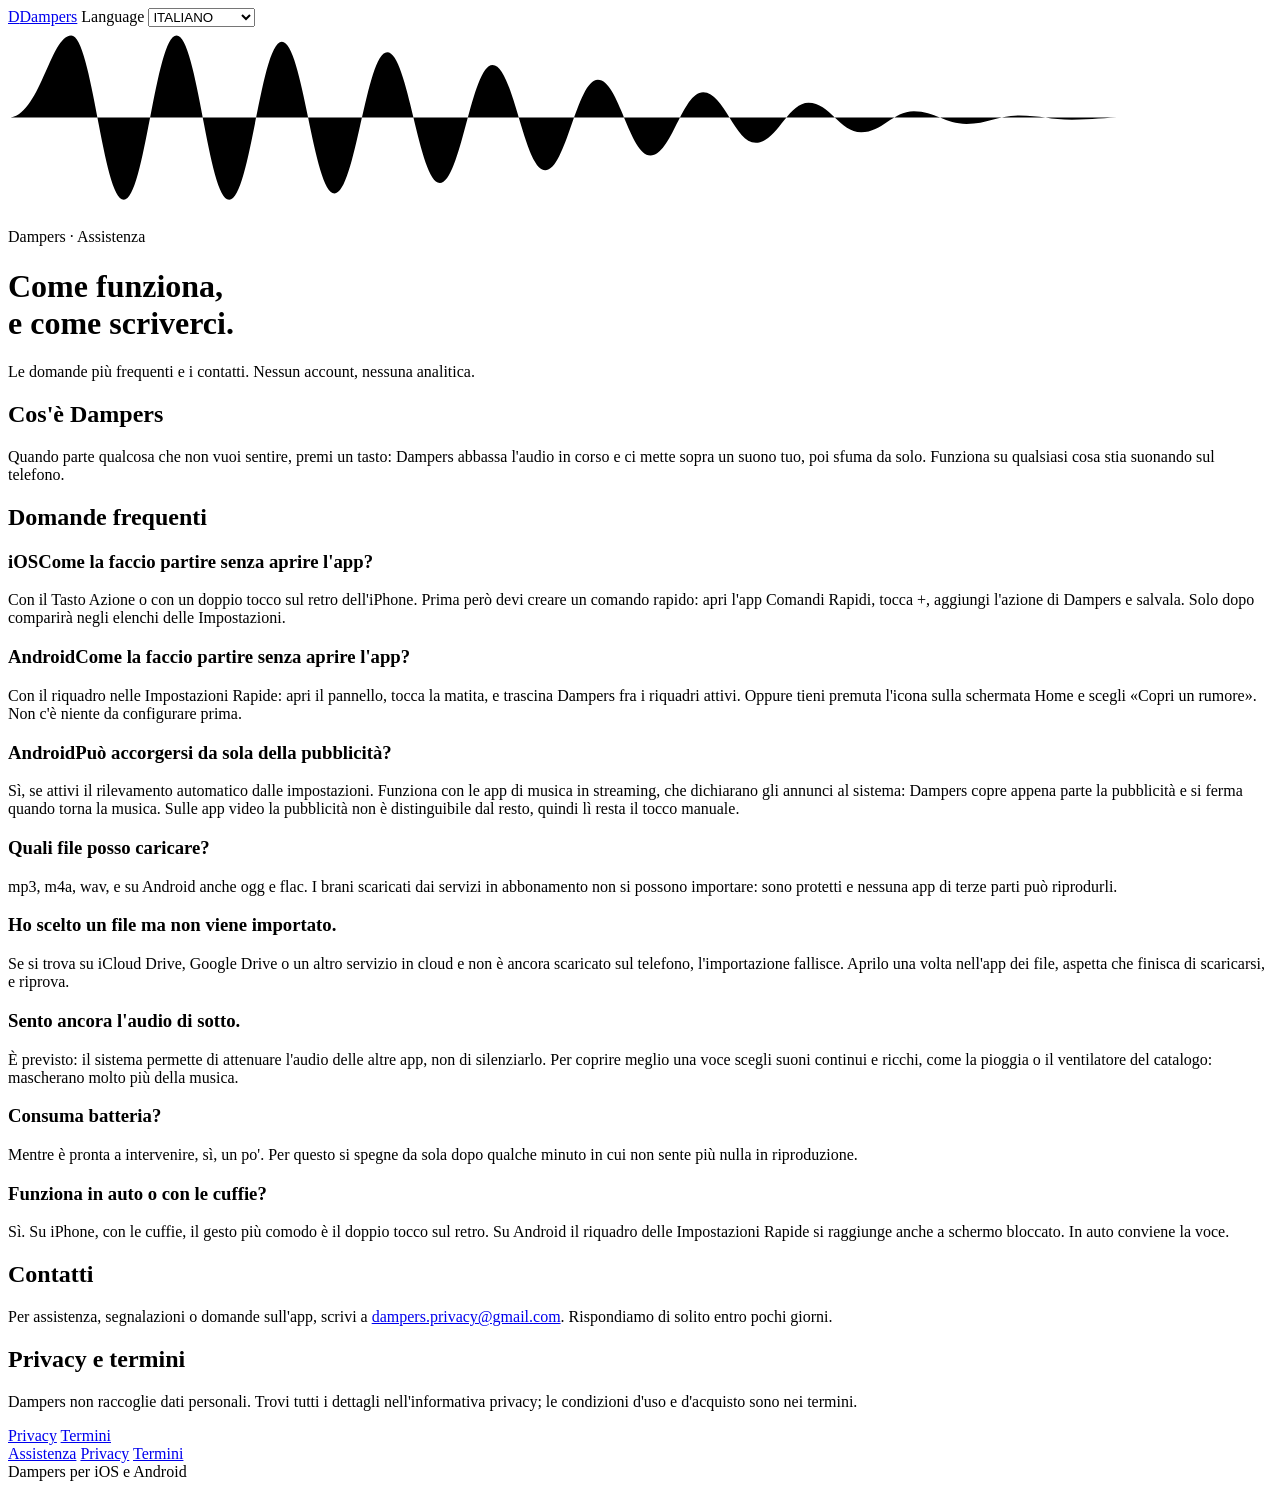
==== commit 114f1ae5: "Update print statement from 'Hello' to 'Goodbye'" ====
--- a/index.html
+++ b/index.html
@@ -3,301 +3,24 @@
 <head>
 <meta charset="utf-8">
 <meta name="viewport" content="width=device-width, initial-scale=1">
+<meta name="theme-color" content="#0A0B09">
 <title>Assistenza · Dampers</title>
-<meta name="description" content="Assistenza e informativa privacy di Dampers. Nessun dato raccolto.">
+<meta name="description" content="Assistenza di Dampers: domande frequenti e contatti.">
 
 <link rel="preconnect" href="https://fonts.googleapis.com">
 <link rel="preconnect" href="https://fonts.gstatic.com" crossorigin>
-<link href="https://fonts.googleapis.com/css2?family=Fraunces:opsz,wght@9..144,400;9..144,600&family=IBM+Plex+Mono:wght@400;500&family=Inter:wght@400;500&display=swap" rel="stylesheet">
-
-<style>
-  :root{
-    --ink:#0B1020;
-    --ink-soft:#161C31;
-    --slate:#8A93AD;
-    --paper:#E8EBF2;
-    --signal:#4C7DFF;
-    --line:rgba(138,147,173,.22);
-    --measure:34rem;
-  }
-
-  *{box-sizing:border-box}
-
-  html{
-    -webkit-text-size-adjust:100%;
-    scroll-behavior:smooth;
-  }
-
-  body{
-    margin:0;
-    background:var(--ink);
-    color:var(--paper);
-    font-family:"Inter",system-ui,-apple-system,sans-serif;
-    font-size:17px;
-    line-height:1.65;
-    -webkit-font-smoothing:antialiased;
-  }
-
-  .wrap{
-    max-width:var(--measure);
-    margin:0 auto;
-    padding:0 1.5rem 6rem;
-  }
-
-  /* ── Language selector ── */
-
-  .language-bar{
-    display:flex;
-    justify-content:flex-end;
-    padding-top:1.5rem;
-  }
-
-  .language-select{
-    appearance:none;
-    -webkit-appearance:none;
-    background:var(--ink-soft);
-    color:var(--paper);
-    border:1px solid var(--line);
-    border-radius:6px;
-    padding:.55rem 2.1rem .55rem .8rem;
-    font-family:"IBM Plex Mono",ui-monospace,monospace;
-    font-size:.7rem;
-    letter-spacing:.08em;
-    cursor:pointer;
-    outline:none;
-
-    background-image:
-      linear-gradient(45deg, transparent 50%, var(--slate) 50%),
-      linear-gradient(135deg, var(--slate) 50%, transparent 50%);
-    background-position:
-      calc(100% - 12px) 50%,
-      calc(100% - 8px) 50%;
-    background-size:4px 4px, 4px 4px;
-    background-repeat:no-repeat;
-  }
-
-  .language-select:hover{
-    border-color:rgba(76,125,255,.5);
-  }
-
-  .language-select:focus-visible{
-    outline:2px solid var(--signal);
-    outline-offset:2px;
-  }
-
-  /* ── Hero: the signature. A waveform that damps to silence. ── */
-
-  header{
-    padding:4rem 0 3rem;
-  }
-
-  .mark{
-    display:block;
-    width:100%;
-    height:86px;
-    overflow:visible;
-    margin-bottom:2.5rem;
-  }
-
-  .mark path{
-    fill:none;
-    stroke:var(--signal);
-    stroke-width:2;
-    stroke-linecap:round;
-    stroke-dasharray:1200;
-    stroke-dashoffset:1200;
-    animation:draw 2.2s cubic-bezier(.16,.8,.3,1) forwards;
-  }
-
-  @keyframes draw{
-    to{stroke-dashoffset:0}
-  }
-
-  @media (prefers-reduced-motion:reduce){
-    .mark path{
-      animation:none;
-      stroke-dashoffset:0;
-    }
-  }
-
-  .eyebrow{
-    font-family:"IBM Plex Mono",ui-monospace,monospace;
-    font-size:.72rem;
-    letter-spacing:.16em;
-    text-transform:uppercase;
-    color:var(--slate);
-    margin:0 0 .9rem;
-  }
-
-  h1{
-    font-family:"Fraunces",Georgia,serif;
-    font-weight:600;
-    font-size:clamp(2.1rem,7vw,3rem);
-    line-height:1.08;
-    letter-spacing:-.02em;
-    margin:0 0 1.1rem;
-  }
-
-  .lede{
-    color:var(--slate);
-    font-size:1.06rem;
-    margin:0;
-  }
-
-  /* ── Sections ── */
-
-  section{
-    border-top:1px solid var(--line);
-    padding:2.6rem 0 0;
-    margin-top:2.6rem;
-  }
-
-  h2{
-    font-family:"Fraunces",Georgia,serif;
-    font-weight:600;
-    font-size:1.32rem;
-    letter-spacing:-.01em;
-    margin:0 0 .8rem;
-  }
-
-  p{
-    margin:0 0 1rem;
-  }
-
-  a{
-    color:var(--signal);
-    text-decoration-thickness:1px;
-    text-underline-offset:3px;
-  }
-
-  a:focus-visible{
-    outline:2px solid var(--signal);
-    outline-offset:3px;
-    border-radius:2px;
-  }
-
-  /* Divider that separates support from privacy without a hard break */
-
-  .part{
-    font-family:"IBM Plex Mono",ui-monospace,monospace;
-    font-size:.72rem;
-    letter-spacing:.16em;
-    text-transform:uppercase;
-    color:var(--slate);
-    margin:3.4rem 0 0;
-  }
-
-  /* Platform badge.
-     The page serves both stores from one URL, so anything that differs
-     between iOS and Android has to say so inline. */
-
-  .tag{
-    display:inline-block;
-    font-family:"IBM Plex Mono",ui-monospace,monospace;
-    font-size:.62rem;
-    letter-spacing:.1em;
-    text-transform:uppercase;
-    color:var(--slate);
-    border:1px solid var(--line);
-    border-radius:4px;
-    padding:.1rem .4rem;
-    margin-right:.45rem;
-    vertical-align:.12em;
-  }
-
-  .tag.android{
-    color:var(--signal);
-    border-color:rgba(76,125,255,.4);
-  }
-
-  /* Question / answer */
-
-  .qa{
-    margin:0 0 1.7rem;
-  }
-
-  .qa:last-child{
-    margin-bottom:0;
-  }
-
-  .qa h3{
-    font-family:"Inter",system-ui,sans-serif;
-    font-weight:500;
-    font-size:1rem;
-    margin:0 0 .35rem;
-    color:var(--paper);
-  }
-
-  .qa p{
-    margin:0;
-    color:var(--slate);
-    font-size:.97rem;
-  }
-
-  /* Statement block */
-
-  .statement{
-    background:var(--ink-soft);
-    border-left:2px solid var(--signal);
-    padding:1.4rem 1.5rem;
-    border-radius:0 6px 6px 0;
-    margin:0 0 1.4rem;
-  }
-
-  .statement p{
-    margin:0;
-    font-size:1.02rem;
-  }
-
-  ul{
-    margin:0 0 1rem;
-    padding-left:1.1rem;
-  }
-
-  li{
-    margin-bottom:.5rem;
-  }
-
-  footer{
-    border-top:1px solid var(--line);
-    margin-top:3.4rem;
-    padding-top:1.6rem;
-    font-family:"IBM Plex Mono",ui-monospace,monospace;
-    font-size:.78rem;
-    color:var(--slate);
-    display:flex;
-    flex-wrap:wrap;
-    gap:.4rem 1.4rem;
-  }
-
-  @media(max-width:480px){
-    .wrap{
-      padding-left:1.25rem;
-      padding-right:1.25rem;
-    }
-
-    .language-bar{
-      padding-top:1.25rem;
-    }
-
-    header{
-      padding-top:3.5rem;
-    }
-  }
-</style>
+<link href="https://fonts.googleapis.com/css2?family=Archivo:ital,wdth,wght@0,90,400;0,90,600;0,90,700;0,90,800;0,90,900;1,90,900&family=DM+Mono:wght@400;500&display=swap" rel="stylesheet">
+<link rel="stylesheet" href="site.css">
 </head>
 
 <body>
 
 <div class="wrap">
 
-  <!-- Language selector -->
-  <div class="language-bar">
-    <label for="languageSelect" style="position:absolute;width:1px;height:1px;padding:0;margin:-1px;overflow:hidden;clip:rect(0,0,0,0);white-space:nowrap;border:0;">
-      Language
-    </label>
-
-    <select id="languageSelect" class="language-select" aria-label="Select language">
+  <div class="top">
+    <a class="brand" href="./"><span class="brand-mark" aria-hidden="true">D</span>Dampers</a>
+    <label for="languageSelect" class="visually-hidden">Language</label>
+    <select id="languageSelect" class="language-select">
       <option value="it">ITALIANO</option>
       <option value="en">ENGLISH</option>
       <option value="de">DEUTSCH</option>
@@ -308,7 +31,6 @@
   </div>
 
   <header>
-
     <svg class="mark" viewBox="0 0 600 86" aria-hidden="true" preserveAspectRatio="none">
       <path d="M0,43 C15,43 20,4 30,4 C40,4 45,82 55,82 C65,82 70,4 80,4 C90,4 95,82 105,82
                C115,82 120,7 130,7 C140,7 145,79 155,79 C165,79 170,12 180,12
@@ -319,243 +41,98 @@
                C490,42 495,44 505,44 C515,44 520,43 530,43 L600,43"/>
     </svg>
 
-    <p class="eyebrow" data-i18n="eyebrow">
-      Dampers · Assistenza e privacy
-    </p>
-
-    <h1 data-i18n="title">
-      Come funziona,<br>e cosa non facciamo.
-    </h1>
-
-    <p class="lede" data-i18n="lede">
-      Le domande più frequenti, come scriverci, e l'informativa privacy:
-      nessun account, nessuna analitica, nessun server.
-    </p>
-
+    <p class="eyebrow" data-i18n="eyebrow">Dampers · Assistenza</p>
+    <h1 data-i18n="title">Come funziona,<br>e come scriverci.</h1>
+    <p class="lede" data-i18n="lede">Le domande più frequenti e i contatti. Nessun account, nessuna analitica.</p>
   </header>
 
-  <!-- ────────────── ASSISTENZA ────────────── -->
-
-  <section id="assistenza">
+  <section>
     <h2 data-i18n="whatTitle">Cos'è Dampers</h2>
-
-    <p data-i18n="whatText">
-      Quando parte qualcosa che non vuoi sentire, premi un tasto: Dampers abbassa
-      l'audio in corso e ci mette sopra un suono tuo, poi sfuma da solo.
-      Funziona su qualsiasi cosa stia suonando sul telefono.
+    <p data-i18n="whatText">Quando parte qualcosa che non vuoi sentire, premi un tasto: Dampers abbassa l'audio in corso e ci mette sopra un suono tuo, poi sfuma da solo. Funziona su qualsiasi cosa stia suonando sul telefono.</p>
+  </section>
+
+  <section>
+    <h2 data-i18n="faqTitle">Domande frequenti</h2>
+
+    <div class="qa">
+      <h3><span class="tag">iOS</span><span data-i18n="q1">Come la faccio partire senza aprire l'app?</span></h3>
+      <p data-i18n="a1">Con il Tasto Azione o con un doppio tocco sul retro dell'iPhone. Prima però devi creare un comando rapido: apri l'app Comandi Rapidi, tocca +, aggiungi l'azione di Dampers e salvala. Solo dopo comparirà negli elenchi delle Impostazioni.</p>
+    </div>
+
+    <div class="qa">
+      <h3><span class="tag android">Android</span><span data-i18n="q1b">Come la faccio partire senza aprire l'app?</span></h3>
+      <p data-i18n="a1b">Con il riquadro nelle Impostazioni Rapide: apri il pannello, tocca la matita, e trascina Dampers fra i riquadri attivi. Oppure tieni premuta l'icona sulla schermata Home e scegli «Copri un rumore». Non c'è niente da configurare prima.</p>
+    </div>
+
+    <div class="qa">
+      <h3><span class="tag android">Android</span><span data-i18n="qAuto">Può accorgersi da sola della pubblicità?</span></h3>
+      <p data-i18n="aAuto">Sì, se attivi il rilevamento automatico dalle impostazioni. Funziona con le app di musica in streaming, che dichiarano gli annunci al sistema: Dampers copre appena parte la pubblicità e si ferma quando torna la musica. Sulle app video la pubblicità non è distinguibile dal resto, quindi lì resta il tocco manuale.</p>
+    </div>
+
+    <div class="qa">
+      <h3 data-i18n="q2">Quali file posso caricare?</h3>
+      <p data-i18n="a2">mp3, m4a, wav, e su Android anche ogg e flac. I brani scaricati dai servizi in abbonamento non si possono importare: sono protetti e nessuna app di terze parti può riprodurli.</p>
+    </div>
+
+    <div class="qa">
+      <h3 data-i18n="q3">Ho scelto un file ma non viene importato.</h3>
+      <p data-i18n="a3">Se si trova su iCloud Drive, Google Drive o un altro servizio in cloud e non è ancora scaricato sul telefono, l'importazione fallisce. Aprilo una volta nell'app dei file, aspetta che finisca di scaricarsi, e riprova.</p>
+    </div>
+
+    <div class="qa">
+      <h3 data-i18n="q4">Sento ancora l'audio di sotto.</h3>
+      <p data-i18n="a4">È previsto: il sistema permette di attenuare l'audio delle altre app, non di silenziarlo. Per coprire meglio una voce scegli suoni continui e ricchi, come la pioggia o il ventilatore del catalogo: mascherano molto più della musica.</p>
+    </div>
+
+    <div class="qa">
+      <h3 data-i18n="q5">Consuma batteria?</h3>
+      <p data-i18n="a5">Mentre è pronta a intervenire, sì, un po'. Per questo si spegne da sola dopo qualche minuto in cui non sente più nulla in riproduzione.</p>
+    </div>
+
+    <div class="qa">
+      <h3 data-i18n="q6">Funziona in auto o con le cuffie?</h3>
+      <p data-i18n="a6">Sì. Su iPhone, con le cuffie, il gesto più comodo è il doppio tocco sul retro. Su Android il riquadro delle Impostazioni Rapide si raggiunge anche a schermo bloccato. In auto conviene la voce.</p>
+    </div>
+  </section>
+
+  <section>
+    <h2 data-i18n="contactTitle">Contatti</h2>
+    <p>
+      <span data-i18n="contactText">Per assistenza, segnalazioni o domande sull'app, scrivi a</span>
+      <a href="mailto:dampers.privacy@gmail.com">dampers.privacy@gmail.com</a>.
+      <span data-i18n="contactReply">Rispondiamo di solito entro pochi giorni.</span>
     </p>
   </section>
 
   <section>
-    <h2 data-i18n="faqTitle">Domande frequenti</h2>
-
-    <div class="qa">
-      <h3><span class="tag">iOS</span><span data-i18n="q1">Come la faccio partire senza aprire l'app?</span></h3>
-      <p data-i18n="a1">
-        Con il Tasto Azione o con un doppio tocco sul retro dell'iPhone.
-      </p>
-    </div>
-
-    <div class="qa">
-      <h3><span class="tag android">Android</span><span data-i18n="q1b">Come la faccio partire senza aprire l'app?</span></h3>
-      <p data-i18n="a1b">
-        Con il riquadro nelle Impostazioni Rapide, o tenendo premuta l'icona
-        sulla schermata Home.
-      </p>
-    </div>
-
-    <div class="qa">
-      <h3><span class="tag android">Android</span><span data-i18n="qAuto">Può accorgersi da sola della pubblicità?</span></h3>
-      <p data-i18n="aAuto">
-        Sì, con il rilevamento automatico.
-      </p>
-    </div>
-
-    <div class="qa">
-      <h3 data-i18n="q2">Quali file posso caricare?</h3>
-      <p data-i18n="a2">
-        mp3, m4a, wav e aiff.
-      </p>
-    </div>
-
-    <div class="qa">
-      <h3 data-i18n="q3">Ho scelto un file ma non viene importato.</h3>
-      <p data-i18n="a3">
-        Scaricalo prima sul telefono.
-      </p>
-    </div>
-
-    <div class="qa">
-      <h3 data-i18n="q4">Sento ancora l'audio di sotto.</h3>
-      <p data-i18n="a4">
-        È previsto.
-      </p>
-    </div>
-
-    <div class="qa">
-      <h3 data-i18n="q5">Consuma batteria?</h3>
-      <p data-i18n="a5">
-        Un po'.
-      </p>
-    </div>
-
-    <div class="qa">
-      <h3 data-i18n="q6">Funziona in auto o con le cuffie?</h3>
-      <p data-i18n="a6">
-        Sì.
-      </p>
+    <h2 data-i18n="legalTitle">Privacy e termini</h2>
+    <p data-i18n="legalText">Dampers non raccoglie dati personali. Trovi tutti i dettagli nell'informativa privacy; le condizioni d'uso e d'acquisto sono nei termini.</p>
+    <div class="links">
+      <a class="pill" href="privacy" data-i18n="navPrivacy">Privacy</a>
+      <a class="pill ghost" href="terms" data-i18n="navTerms">Termini</a>
     </div>
   </section>
 
-  <section>
-    <h2 data-i18n="contactTitle">Contatti</h2>
-
-    <p>
-      <span data-i18n="contactText">
-        Per assistenza, segnalazioni o domande sull'app, scrivi a
-      </span>
-      <a href="mailto:dampers.privacy@gmail.com">
-        dampers.privacy@gmail.com
-      </a>.
-      <span data-i18n="contactReply">
-        Rispondiamo di solito entro pochi giorni.
-      </span>
-    </p>
-  </section>
-
-  <!-- ────────────── PRIVACY ────────────── -->
-
-  <p class="part" data-i18n="partPrivacy">Informativa privacy</p>
-
-  <section id="privacy">
-    <h2 data-i18n="dataTitle">Dati raccolti</h2>
-
-    <div class="statement">
-      <p data-i18n="dataStatement">
-        Dampers non raccoglie, trasmette o condivide alcun dato personale.
-      </p>
-    </div>
-
-    <p data-i18n="dataText">
-      L'app non richiede la creazione di un account, non integra strumenti di analisi
-      o pubblicità, e non comunica con server esterni.
-    </p>
-  </section>
-
-  <!--
-    SEZIONE CRITICA PER LA REVISIONE GOOGLE PLAY.
-
-    E' qui che si dichiara l'uso di BIND_NOTIFICATION_LISTENER_SERVICE.
-    Un revisore che non trova questa sezione respinge la dichiarazione del
-    permesso. Deve dire tre cose senza ambiguita': cosa leggiamo, cosa NON
-    leggiamo, e che nulla lascia il dispositivo.
-
-    Non spostarla piu' in basso e non fonderla con altre sezioni.
-  -->
-  <section id="notification-access">
-    <h2><span class="tag android">Android</span><span data-i18n="notifTitle">Accesso alle notifiche</span></h2>
-
-    <div class="statement">
-      <p data-i18n="notifStatement">
-        Dampers non legge il contenuto delle tue notifiche.
-      </p>
-    </div>
-
-    <p data-i18n="notifText1">
-      Testo segnaposto.
-    </p>
-
-    <p data-i18n="notifText2">
-      Testo segnaposto.
-    </p>
-
-    <ul>
-      <li data-i18n="notifItem1">Segnaposto</li>
-      <li data-i18n="notifItem2">Segnaposto</li>
-      <li data-i18n="notifItem3">Segnaposto</li>
-    </ul>
-
-    <p data-i18n="notifText3">
-      Testo segnaposto.
-    </p>
-  </section>
-
-  <section>
-    <h2 data-i18n="localTitle">Dati che restano sul dispositivo</h2>
-
-    <p data-i18n="localIntro">
-      Alcune informazioni vengono salvate localmente sul tuo dispositivo perché l'app funzioni:
-    </p>
-
-    <ul>
-      <li data-i18n="localItem1">
-        Le tue preferenze.
-      </li>
-      <li data-i18n="localItem2">
-        I file audio che scegli di importare.
-      </li>
-    </ul>
-
-    <p data-i18n="localOutro">
-      Questi dati non lasciano mai il dispositivo.
-    </p>
-  </section>
-
-  <section>
-    <h2 data-i18n="audioTitle">Accesso ai file audio</h2>
-
-    <p data-i18n="audioText">
-      Quando importi un file, il sistema ti chiede il permesso.
-    </p>
-  </section>
-
-  <section>
-    <h2 data-i18n="thirdPartyTitle">Servizi di terze parti</h2>
-
-    <p data-i18n="thirdPartyText">
-      Nessuno.
-    </p>
-  </section>
-
-  <section>
-    <h2 data-i18n="minorsTitle">Minori</h2>
-
-    <p data-i18n="minorsText">
-      Dampers è adatto a qualsiasi età.
-    </p>
-  </section>
-
-  <section>
-    <h2 data-i18n="changesTitle">Modifiche</h2>
-
-    <p data-i18n="changesText">
-      Se questa informativa cambierà, la versione aggiornata sarà pubblicata qui.
-    </p>
-  </section>
-
   <footer>
-    <span data-i18n="updated">
-      Ultimo aggiornamento: 27 agosto 2026
-    </span>
-
-    <span data-i18n="platform">
-      Dampers per iOS e Android
-    </span>
+    <nav>
+      <a href="./" aria-current="page" data-i18n="navSupport">Assistenza</a>
+      <a href="privacy" data-i18n="navPrivacy">Privacy</a>
+      <a href="terms" data-i18n="navTerms">Termini</a>
+    </nav>
+    <span data-i18n="platform">Dampers per iOS e Android</span>
   </footer>
 
 </div>
 
 <script>
-  const translations = {
-
-    /* ─────────────────────────────────────────────
-       ITALIANO
-    ───────────────────────────────────────────── */
+  const PAGE_TEXT = {
 
     it: {
-      eyebrow: "Dampers · Assistenza e privacy",
-      title: "Come funziona,<br>e cosa non facciamo.",
-      lede: "Le domande più frequenti, come scriverci, e l'informativa privacy: nessun account, nessuna analitica, nessun server.",
+      pageTitle: "Assistenza · Dampers",
+      description: "Assistenza di Dampers: domande frequenti e contatti.",
+      eyebrow: "Dampers · Assistenza",
+      title: "Come funziona,<br>e come scriverci.",
+      lede: "Le domande più frequenti e i contatti. Nessun account, nessuna analitica.",
 
       whatTitle: "Cos'è Dampers",
       whatText: "Quando parte qualcosa che non vuoi sentire, premi un tasto: Dampers abbassa l'audio in corso e ci mette sopra un suono tuo, poi sfuma da solo. Funziona su qualsiasi cosa stia suonando sul telefono.",
@@ -572,7 +149,7 @@
       q3: "Ho scelto un file ma non viene importato.",
       a3: "Se si trova su iCloud Drive, Google Drive o un altro servizio in cloud e non è ancora scaricato sul telefono, l'importazione fallisce. Aprilo una volta nell'app dei file, aspetta che finisca di scaricarsi, e riprova.",
       q4: "Sento ancora l'audio di sotto.",
-      a4: "È previsto: il sistema permette di attenuare l'audio delle altre app, non di silenziarlo. Per coprire meglio una voce usa i suoni pronti a banda larga, come il rumore rosa: mascherano molto più della musica.",
+      a4: "È previsto: il sistema permette di attenuare l'audio delle altre app, non di silenziarlo. Per coprire meglio una voce scegli suoni continui e ricchi, come la pioggia o il ventilatore del catalogo: mascherano molto più della musica.",
       q5: "Consuma batteria?",
       a5: "Mentre è pronta a intervenire, sì, un po'. Per questo si spegne da sola dopo qualche minuto in cui non sente più nulla in riproduzione.",
       q6: "Funziona in auto o con le cuffie?",
@@ -582,55 +159,16 @@
       contactText: "Per assistenza, segnalazioni o domande sull'app, scrivi a",
       contactReply: "Rispondiamo di solito entro pochi giorni.",
 
-      partPrivacy: "Informativa privacy",
-
-      dataTitle: "Dati raccolti",
-      dataStatement: "Dampers non raccoglie, trasmette o condivide alcun dato personale.",
-      dataText: "L'app non richiede la creazione di un account, non integra strumenti di analisi o pubblicità, e non comunica con server esterni. Non esiste un'infrastruttura in grado di ricevere dati da questa app.",
-
-      notifTitle: "Accesso alle notifiche",
-      notifStatement: "Dampers non legge, non apre e non memorizza il contenuto delle tue notifiche.",
-      notifText1: "Sulla versione Android, il rilevamento automatico della pubblicità richiede il permesso di accesso alle notifiche. Il motivo è tecnico: su Android quel permesso è il prerequisito per interrogare le sessioni multimediali attive tramite MediaSessionManager. È l'unica strada disponibile, e serve solo a questo.",
-      notifText2: "Quello che Dampers legge sono i metadati della sessione multimediale in riproduzione, cioè le stesse informazioni che il sistema mostra nei comandi musicali della schermata di blocco:",
-      notifItem1: "il titolo del brano o dell'annuncio in riproduzione;",
-      notifItem2: "il nome dell'artista, che le app di streaming usano per dichiarare gli annunci pubblicitari;",
-      notifItem3: "la durata e lo stato della riproduzione.",
-      notifText3: "Questi dati vengono confrontati sul dispositivo per capire se è in corso una pubblicità, e non vengono salvati né trasmessi da nessuna parte. Il permesso è facoltativo: senza, l'app funziona con il tocco manuale, il riquadro rapido e le scorciatoie. Puoi revocarlo in qualsiasi momento dalle impostazioni di Android, senza disinstallare l'app.",
-
-      localTitle: "Dati che restano sul dispositivo",
-      localIntro: "Alcune informazioni vengono salvate localmente sul tuo dispositivo perché l'app funzioni:",
-      localItem1: "Le tue preferenze, come la durata impostata e il contenuto selezionato.",
-      localItem2: "I file audio che scegli di importare e l'ordine in cui li organizzi.",
-      localOutro: "Questi dati non lasciano mai il dispositivo e vengono rimossi quando disinstalli l'app.",
-
-      audioTitle: "Accesso ai file audio",
-      audioText: "Quando importi un file, il sistema ti chiede il permesso e Dampers riceve solo il file che hai selezionato. L'app non accede al resto della tua libreria e non legge i contenuti riprodotti da altre applicazioni.",
-
-      thirdPartyTitle: "Servizi di terze parti",
-      thirdPartyText: "Nessuno. Dampers non include SDK di terze parti per analisi, pubblicità o tracciamento.",
-
-      minorsTitle: "Minori",
-      minorsText: "Dampers è adatto a qualsiasi età. Poiché non raccoglie dati, non tratta informazioni relative a minori.",
-
-      changesTitle: "Modifiche",
-      changesText: "Se questa informativa cambierà, la versione aggiornata sarà pubblicata su questa pagina con una nuova data di revisione.",
-
-      updated: "Ultimo aggiornamento: 27 agosto 2026",
-      platform: "Dampers per iOS e Android",
-
-      pageTitle: "Assistenza · Dampers",
-      description: "Assistenza e informativa privacy di Dampers. Nessun dato raccolto."
-    },
-
-
-    /* ─────────────────────────────────────────────
-       ENGLISH
-    ───────────────────────────────────────────── */
+      legalTitle: "Privacy e termini",
+      legalText: "Dampers non raccoglie dati personali. Trovi tutti i dettagli nell'informativa privacy; le condizioni d'uso e d'acquisto sono nei termini."
+    },
 
     en: {
-      eyebrow: "Dampers · Support & Privacy",
-      title: "How it works,<br>and what we don't do.",
-      lede: "Common questions, how to reach us, and the privacy policy: no account, no analytics, no servers.",
+      pageTitle: "Support · Dampers",
+      description: "Dampers support: frequently asked questions and contact.",
+      eyebrow: "Dampers · Support",
+      title: "How it works,<br>and how to reach us.",
+      lede: "Common questions and how to get in touch. No account, no analytics.",
 
       whatTitle: "What Dampers is",
       whatText: "When something you'd rather not hear starts playing, press a button: Dampers lowers the current audio and plays a sound of yours over it, then fades out. It works over anything playing on your phone.",
@@ -647,7 +185,7 @@
       q3: "I picked a file but it won't import.",
       a3: "If it's in iCloud Drive, Google Drive or another cloud service and hasn't downloaded to your phone yet, the import fails. Open it once in your files app, wait for it to finish downloading, then try again.",
       q4: "I can still hear the audio underneath.",
-      a4: "That's expected: the system lets an app lower other apps' audio, not silence it. To mask a voice better, use the built-in broadband sounds such as pink noise — they cover far more than music does.",
+      a4: "That's expected: the system lets an app lower other apps' audio, not silence it. To mask a voice better, pick steady, full sounds such as the rain or the fan from the catalog — they cover far more than music does.",
       q5: "Does it drain the battery?",
       a5: "While it's standing by, a little. That's why it switches itself off after a few minutes with nothing playing.",
       q6: "Does it work in the car or with headphones?",
@@ -657,55 +195,16 @@
       contactText: "For support, bug reports or questions about the app, write to",
       contactReply: "We usually reply within a few days.",
 
-      partPrivacy: "Privacy policy",
-
-      dataTitle: "Data collected",
-      dataStatement: "Dampers does not collect, transmit, or share any personal data.",
-      dataText: "The app does not require an account, does not include analytics or advertising tools, and does not communicate with external servers. There is no infrastructure capable of receiving data from this app.",
-
-      notifTitle: "Notification access",
-      notifStatement: "Dampers does not read, open, or store the contents of your notifications.",
-      notifText1: "On the Android version, automatic ad detection requires notification access permission. The reason is technical: on Android that permission is the prerequisite for querying active media sessions through MediaSessionManager. It is the only route available, and it is used for nothing else.",
-      notifText2: "What Dampers reads is the metadata of the media session currently playing — the same information the system shows in the music controls on your lock screen:",
-      notifItem1: "the title of the track or ad currently playing;",
-      notifItem2: "the artist name, which streaming apps use to declare advertisements;",
-      notifItem3: "the duration and playback state.",
-      notifText3: "This data is compared on the device to determine whether an ad is playing, and is neither stored nor transmitted anywhere. The permission is optional: without it, the app works with a manual tap, the Quick Settings tile, and shortcuts. You can revoke it at any time from Android settings, without uninstalling the app.",
-
-      localTitle: "Data that stays on your device",
-      localIntro: "Some information is stored locally on your device so the app can function:",
-      localItem1: "Your preferences, such as the selected duration and content.",
-      localItem2: "The audio files you choose to import and the order in which you organize them.",
-      localOutro: "This data never leaves your device and is removed when you uninstall the app.",
-
-      audioTitle: "Access to audio files",
-      audioText: "When you import a file, the system asks for your permission and Dampers receives only the file you selected. The app does not access the rest of your library and does not read content played by other applications.",
-
-      thirdPartyTitle: "Third-party services",
-      thirdPartyText: "None. Dampers does not include third-party SDKs for analytics, advertising, or tracking.",
-
-      minorsTitle: "Children",
-      minorsText: "Dampers is suitable for all ages. Since it does not collect data, it does not process information relating to children.",
-
-      changesTitle: "Changes",
-      changesText: "If this privacy policy changes, the updated version will be published on this page with a new revision date.",
-
-      updated: "Last updated: August 27, 2026",
-      platform: "Dampers for iOS and Android",
-
+      legalTitle: "Privacy and terms",
+      legalText: "Dampers does not collect personal data. The privacy policy has all the details; the conditions of use and purchase are in the terms."
+    },
+
+    de: {
       pageTitle: "Support · Dampers",
-      description: "Dampers support and privacy policy. No data collected."
-    },
-
-
-    /* ─────────────────────────────────────────────
-       DEUTSCH
-    ───────────────────────────────────────────── */
-
-    de: {
-      eyebrow: "Dampers · Support & Datenschutz",
-      title: "Wie es funktioniert,<br>und was wir nicht tun.",
-      lede: "Häufige Fragen, wie du uns erreichst, und die Datenschutzerklärung: kein Konto, keine Analyse, keine Server.",
+      description: "Dampers-Support: häufige Fragen und Kontakt.",
+      eyebrow: "Dampers · Support",
+      title: "Wie es funktioniert,<br>und wie du uns erreichst.",
+      lede: "Häufige Fragen und Kontakt. Kein Konto, keine Analyse.",
 
       whatTitle: "Was Dampers ist",
       whatText: "Wenn etwas läuft, das du nicht hören willst, drückst du eine Taste: Dampers senkt den laufenden Ton und legt einen eigenen Klang darüber, der danach ausblendet. Das klappt über allem, was auf dem Telefon spielt.",
@@ -722,7 +221,7 @@
       q3: "Ich habe eine Datei gewählt, aber sie wird nicht importiert.",
       a3: "Liegt sie in iCloud Drive, Google Drive oder einem anderen Cloud-Dienst und ist noch nicht aufs Telefon geladen, schlägt der Import fehl. Öffne sie einmal in deiner Dateien-App, warte bis sie geladen ist, und versuch es erneut.",
       q4: "Ich höre den Ton darunter immer noch.",
-      a4: "Das ist so vorgesehen: Das System erlaubt es, den Ton anderer Apps zu senken, nicht ihn stummzuschalten. Um eine Stimme besser zu überdecken, nimm die eingebauten Breitbandklänge wie rosa Rauschen — sie überdecken weit mehr als Musik.",
+      a4: "Das ist so vorgesehen: Das System erlaubt es, den Ton anderer Apps zu senken, nicht ihn stummzuschalten. Um eine Stimme besser zu überdecken, nimm gleichmäßige, volle Klänge wie den Regen oder den Ventilator aus dem Katalog — sie überdecken weit mehr als Musik.",
       q5: "Verbraucht es Akku?",
       a5: "Solange es bereitsteht, ein wenig. Deshalb schaltet es sich nach ein paar Minuten ohne laufenden Ton von selbst ab.",
       q6: "Funktioniert es im Auto oder mit Kopfhörern?",
@@ -732,58 +231,19 @@
       contactText: "Für Support, Fehlermeldungen oder Fragen zur App schreibe an",
       contactReply: "Wir antworten meist innerhalb weniger Tage.",
 
-      partPrivacy: "Datenschutzerklärung",
-
-      dataTitle: "Erhobene Daten",
-      dataStatement: "Dampers erhebt, überträgt oder teilt keine personenbezogenen Daten.",
-      dataText: "Die App erfordert kein Benutzerkonto, enthält keine Analyse- oder Werbetools und kommuniziert nicht mit externen Servern. Es gibt keine Infrastruktur, die Daten von dieser App empfangen kann.",
-
-      notifTitle: "Benachrichtigungszugriff",
-      notifStatement: "Dampers liest, öffnet und speichert den Inhalt deiner Benachrichtigungen nicht.",
-      notifText1: "In der Android-Version benötigt die automatische Werbeerkennung die Berechtigung für den Benachrichtigungszugriff. Der Grund ist technisch: Unter Android ist diese Berechtigung die Voraussetzung dafür, aktive Mediensitzungen über MediaSessionManager abzufragen. Es ist der einzige verfügbare Weg, und er dient ausschließlich diesem Zweck.",
-      notifText2: "Was Dampers liest, sind die Metadaten der laufenden Mediensitzung — dieselben Angaben, die das System in der Musiksteuerung auf dem Sperrbildschirm anzeigt:",
-      notifItem1: "den Titel des laufenden Stücks oder der laufenden Werbung;",
-      notifItem2: "den Namen des Interpreten, über den Streaming-Apps Werbung kennzeichnen;",
-      notifItem3: "die Länge und den Wiedergabestatus.",
-      notifText3: "Diese Angaben werden auf dem Gerät verglichen, um zu erkennen, ob gerade Werbung läuft; sie werden weder gespeichert noch irgendwohin übertragen. Die Berechtigung ist freiwillig: Ohne sie funktioniert die App mit dem Tippen von Hand, der Kachel in den Schnelleinstellungen und den Verknüpfungen. Du kannst sie jederzeit in den Android-Einstellungen widerrufen, ohne die App zu deinstallieren.",
-
-      localTitle: "Daten, die auf deinem Gerät bleiben",
-      localIntro: "Einige Informationen werden lokal auf deinem Gerät gespeichert, damit die App funktioniert:",
-      localItem1: "Deine Einstellungen, wie die ausgewählte Dauer und der ausgewählte Inhalt.",
-      localItem2: "Die Audiodateien, die du importierst, und die Reihenfolge, in der du sie organisierst.",
-      localOutro: "Diese Daten verlassen dein Gerät niemals und werden beim Deinstallieren der App entfernt.",
-
-      audioTitle: "Zugriff auf Audiodateien",
-      audioText: "Wenn du eine Datei importierst, bittet das System um deine Erlaubnis und Dampers erhält nur die von dir ausgewählte Datei. Die App greift nicht auf den Rest deiner Mediathek zu und liest keine Inhalte, die von anderen Apps wiedergegeben werden.",
-
-      thirdPartyTitle: "Dienste von Drittanbietern",
-      thirdPartyText: "Keine. Dampers verwendet keine SDKs von Drittanbietern für Analyse, Werbung oder Tracking.",
-
-      minorsTitle: "Minderjährige",
-      minorsText: "Dampers ist für alle Altersgruppen geeignet. Da keine Daten erhoben werden, verarbeitet die App keine Informationen über Minderjährige.",
-
-      changesTitle: "Änderungen",
-      changesText: "Falls sich diese Datenschutzerklärung ändert, wird die aktualisierte Version auf dieser Seite mit einem neuen Aktualisierungsdatum veröffentlicht.",
-
-      updated: "Letzte Aktualisierung: 27. August 2026",
-      platform: "Dampers für iOS und Android",
-
-      pageTitle: "Support · Dampers",
-      description: "Support und Datenschutzerklärung von Dampers. Keine Daten werden erhoben."
-    },
-
-
-    /* ─────────────────────────────────────────────
-       FRANÇAIS
-    ───────────────────────────────────────────── */
+      legalTitle: "Datenschutz und Nutzungsbedingungen",
+      legalText: "Dampers erhebt keine personenbezogenen Daten. Alle Details stehen in der Datenschutzerklärung; die Nutzungs- und Kaufbedingungen in den Nutzungsbedingungen."
+    },
 
     fr: {
-      eyebrow: "Dampers · Assistance et confidentialité",
-      title: "Comment ça marche,<br>et ce qu'on ne fait pas.",
-      lede: "Les questions fréquentes, comment nous écrire, et la politique de confidentialité : aucun compte, aucune analyse, aucun serveur.",
+      pageTitle: "Assistance · Dampers",
+      description: "Assistance Dampers : questions fréquentes et contact.",
+      eyebrow: "Dampers · Assistance",
+      title: "Comment ça marche,<br>et comment nous écrire.",
+      lede: "Les questions fréquentes et nos contacts. Aucun compte, aucune analyse.",
 
       whatTitle: "Ce qu'est Dampers",
-      whatText: "Quand démarre quelque chose que tu ne veux pas entendre, tu appuies sur une touche : Dampers baisse l'audio en cours et pose l'un de tes sons par-dessus, puis s'arrête tout seul. Ça marche sur n'importe quoi qui joue sur le téléphone.",
+      whatText: "Quand démarre quelque chose que tu ne veux pas entendre, tu appuies sur une touche : Dampers baisse l'audio en cours et pose l'un de tes sons par-dessus, puis s'estompe tout seul. Ça marche sur n'importe quoi qui joue sur le téléphone.",
 
       faqTitle: "Questions fréquentes",
       q1: "Comment la lancer sans ouvrir l'app ?",
@@ -797,7 +257,7 @@
       q3: "J'ai choisi un fichier mais il ne s'importe pas.",
       a3: "S'il est sur iCloud Drive, Google Drive ou un autre service cloud et pas encore téléchargé sur le téléphone, l'import échoue. Ouvre-le une fois dans ton app de fichiers, attends la fin du téléchargement, puis réessaie.",
       q4: "J'entends encore l'audio en dessous.",
-      a4: "C'est prévu : le système permet d'atténuer l'audio des autres apps, pas de le couper. Pour mieux couvrir une voix, utilise les sons intégrés à large bande comme le bruit rose — ils masquent bien plus que la musique.",
+      a4: "C'est prévu : le système permet d'atténuer l'audio des autres apps, pas de le couper. Pour mieux couvrir une voix, choisis des sons continus et pleins comme la pluie ou le ventilateur du catalogue — ils masquent bien plus que la musique.",
       q5: "Est-ce que ça consomme de la batterie ?",
       a5: "Tant qu'elle reste prête, un peu. C'est pour ça qu'elle s'éteint seule après quelques minutes sans rien qui joue.",
       q6: "Ça marche en voiture ou avec un casque ?",
@@ -807,58 +267,19 @@
       contactText: "Pour de l'aide, un signalement ou une question sur l'app, écris à",
       contactReply: "Nous répondons en général sous quelques jours.",
 
-      partPrivacy: "Politique de confidentialité",
-
-      dataTitle: "Données collectées",
-      dataStatement: "Dampers ne collecte, ne transmet et ne partage aucune donnée personnelle.",
-      dataText: "L'application ne nécessite pas de compte, n'intègre aucun outil d'analyse ou de publicité et ne communique avec aucun serveur externe. Il n'existe aucune infrastructure capable de recevoir des données provenant de cette application.",
-
-      notifTitle: "Accès aux notifications",
-      notifStatement: "Dampers ne lit pas, n'ouvre pas et n'enregistre pas le contenu de vos notifications.",
-      notifText1: "Sur la version Android, la détection automatique des publicités nécessite l'autorisation d'accès aux notifications. La raison est technique : sur Android, cette autorisation est le prérequis pour interroger les sessions multimédias actives via MediaSessionManager. C'est la seule voie disponible, et elle ne sert qu'à cela.",
-      notifText2: "Ce que Dampers lit, ce sont les métadonnées de la session multimédia en cours de lecture — les mêmes informations que le système affiche dans les commandes musicales de l'écran verrouillé :",
-      notifItem1: "le titre du morceau ou de la publicité en cours ;",
-      notifItem2: "le nom de l'artiste, que les applis de streaming utilisent pour signaler les publicités ;",
-      notifItem3: "la durée et l'état de la lecture.",
-      notifText3: "Ces données sont comparées sur l'appareil pour déterminer si une publicité est en cours ; elles ne sont ni enregistrées ni transmises où que ce soit. L'autorisation est facultative : sans elle, l'application fonctionne avec l'appui manuel, la tuile des réglages rapides et les raccourcis. Vous pouvez la révoquer à tout moment depuis les réglages d'Android, sans désinstaller l'application.",
-
-      localTitle: "Données conservées sur votre appareil",
-      localIntro: "Certaines informations sont enregistrées localement sur votre appareil afin que l'application fonctionne :",
-      localItem1: "Vos préférences, telles que la durée sélectionnée et le contenu choisi.",
-      localItem2: "Les fichiers audio que vous choisissez d'importer et l'ordre dans lequel vous les organisez.",
-      localOutro: "Ces données ne quittent jamais votre appareil et sont supprimées lorsque vous désinstallez l'application.",
-
-      audioTitle: "Accès aux fichiers audio",
-      audioText: "Lorsque vous importez un fichier, le système vous demande votre autorisation et Dampers reçoit uniquement le fichier que vous avez sélectionné. L'application n'accède pas au reste de votre bibliothèque et ne lit pas les contenus diffusés par d'autres applications.",
-
-      thirdPartyTitle: "Services tiers",
-      thirdPartyText: "Aucun. Dampers n'intègre aucun SDK tiers destiné à l'analyse, à la publicité ou au suivi.",
-
-      minorsTitle: "Mineurs",
-      minorsText: "Dampers convient à tous les âges. Comme aucune donnée n'est collectée, l'application ne traite aucune information concernant les mineurs.",
-
-      changesTitle: "Modifications",
-      changesText: "Si cette politique de confidentialité est modifiée, la version mise à jour sera publiée sur cette page avec une nouvelle date de révision.",
-
-      updated: "Dernière mise à jour : 27 août 2026",
-      platform: "Dampers pour iOS et Android",
-
-      pageTitle: "Assistance · Dampers",
-      description: "Assistance et politique de confidentialité de Dampers. Aucune donnée collectée."
-    },
-
-
-    /* ─────────────────────────────────────────────
-       ESPAÑOL
-    ───────────────────────────────────────────── */
+      legalTitle: "Confidentialité et conditions",
+      legalText: "Dampers ne collecte aucune donnée personnelle. Tous les détails sont dans la politique de confidentialité ; les conditions d'utilisation et d'achat sont dans les conditions."
+    },
 
     es: {
-      eyebrow: "Dampers · Soporte y privacidad",
-      title: "Cómo funciona,<br>y qué no hacemos.",
-      lede: "Las preguntas más frecuentes, cómo escribirnos y la política de privacidad: sin cuenta, sin analíticas, sin servidores.",
+      pageTitle: "Soporte · Dampers",
+      description: "Soporte de Dampers: preguntas frecuentes y contacto.",
+      eyebrow: "Dampers · Soporte",
+      title: "Cómo funciona,<br>y cómo escribirnos.",
+      lede: "Las preguntas más frecuentes y el contacto. Sin cuenta, sin analíticas.",
 
       whatTitle: "Qué es Dampers",
-      whatText: "Cuando empieza algo que no quieres oír, pulsas un botón: Dampers baja el audio en curso y pone encima un sonido tuyo, y luego se apaga solo. Funciona sobre cualquier cosa que esté sonando en el teléfono.",
+      whatText: "Cuando empieza algo que no quieres oír, pulsas un botón: Dampers baja el audio en curso y pone encima un sonido tuyo, y luego se desvanece solo. Funciona sobre cualquier cosa que esté sonando en el teléfono.",
 
       faqTitle: "Preguntas frecuentes",
       q1: "¿Cómo la lanzo sin abrir la app?",
@@ -872,7 +293,7 @@
       q3: "He elegido un archivo pero no se importa.",
       a3: "Si está en iCloud Drive, Google Drive u otro servicio en la nube y aún no se ha descargado al teléfono, la importación falla. Ábrelo una vez en tu app de archivos, espera a que termine de descargarse y vuelve a intentarlo.",
       q4: "Sigo oyendo el audio de debajo.",
-      a4: "Es lo previsto: el sistema permite atenuar el audio de otras apps, no silenciarlo. Para tapar mejor una voz usa los sonidos integrados de banda ancha, como el ruido rosa: enmascaran mucho más que la música.",
+      a4: "Es lo previsto: el sistema permite atenuar el audio de otras apps, no silenciarlo. Para tapar mejor una voz elige sonidos continuos y llenos, como la lluvia o el ventilador del catálogo: enmascaran mucho más que la música.",
       q5: "¿Consume batería?",
       a5: "Mientras está lista para actuar, un poco. Por eso se apaga sola tras unos minutos sin nada en reproducción.",
       q6: "¿Funciona en el coche o con auriculares?",
@@ -882,55 +303,16 @@
       contactText: "Para soporte, incidencias o dudas sobre la app, escribe a",
       contactReply: "Solemos responder en pocos días.",
 
-      partPrivacy: "Política de privacidad",
-
-      dataTitle: "Datos recopilados",
-      dataStatement: "Dampers no recopila, transmite ni comparte ningún dato personal.",
-      dataText: "La aplicación no requiere una cuenta, no incluye herramientas de análisis o publicidad y no se comunica con servidores externos. No existe ninguna infraestructura capaz de recibir datos de esta aplicación.",
-
-      notifTitle: "Acceso a las notificaciones",
-      notifStatement: "Dampers no lee, no abre ni almacena el contenido de tus notificaciones.",
-      notifText1: "En la versión de Android, la detección automática de anuncios requiere el permiso de acceso a las notificaciones. El motivo es técnico: en Android ese permiso es el requisito previo para consultar las sesiones multimedia activas mediante MediaSessionManager. Es la única vía disponible y sirve únicamente para eso.",
-      notifText2: "Lo que Dampers lee son los metadatos de la sesión multimedia en reproducción, es decir, la misma información que el sistema muestra en los controles de música de la pantalla de bloqueo:",
-      notifItem1: "el título de la canción o del anuncio en reproducción;",
-      notifItem2: "el nombre del artista, que las apps de streaming usan para declarar los anuncios publicitarios;",
-      notifItem3: "la duración y el estado de la reproducción.",
-      notifText3: "Estos datos se comparan en el dispositivo para determinar si hay un anuncio en curso, y no se guardan ni se transmiten a ninguna parte. El permiso es opcional: sin él, la app funciona con el toque manual, el recuadro de ajustes rápidos y los accesos directos. Puedes revocarlo en cualquier momento desde los ajustes de Android, sin desinstalar la app.",
-
-      localTitle: "Datos que permanecen en tu dispositivo",
-      localIntro: "Algunos datos se almacenan localmente en tu dispositivo para que la aplicación funcione:",
-      localItem1: "Tus preferencias, como la duración seleccionada y el contenido elegido.",
-      localItem2: "Los archivos de audio que eliges importar y el orden en el que los organizas.",
-      localOutro: "Estos datos nunca salen de tu dispositivo y se eliminan cuando desinstalas la aplicación.",
-
-      audioTitle: "Acceso a archivos de audio",
-      audioText: "Cuando importas un archivo, el sistema solicita tu permiso y Dampers recibe únicamente el archivo que has seleccionado. La aplicación no accede al resto de tu biblioteca ni lee contenido reproducido por otras aplicaciones.",
-
-      thirdPartyTitle: "Servicios de terceros",
-      thirdPartyText: "Ninguno. Dampers no incluye SDK de terceros para análisis, publicidad o seguimiento.",
-
-      minorsTitle: "Menores",
-      minorsText: "Dampers es adecuada para todas las edades. Como no recopila datos, no procesa información relacionada con menores.",
-
-      changesTitle: "Cambios",
-      changesText: "Si esta política de privacidad cambia, la versión actualizada se publicará en esta página con una nueva fecha de revisión.",
-
-      updated: "Última actualización: 27 de agosto de 2026",
-      platform: "Dampers para iOS y Android",
-
-      pageTitle: "Soporte · Dampers",
-      description: "Soporte y política de privacidad de Dampers. No se recopilan datos."
-    },
-
-
-    /* ─────────────────────────────────────────────
-       PORTUGUÊS
-    ───────────────────────────────────────────── */
+      legalTitle: "Privacidad y términos",
+      legalText: "Dampers no recopila datos personales. Todos los detalles están en la política de privacidad; las condiciones de uso y de compra están en los términos."
+    },
 
     pt: {
-      eyebrow: "Dampers · Apoio e privacidade",
-      title: "Como funciona,<br>e o que não fazemos.",
-      lede: "As perguntas mais frequentes, como contactar-nos, e a política de privacidade: sem conta, sem análises, sem servidores.",
+      pageTitle: "Apoio · Dampers",
+      description: "Apoio da Dampers: perguntas frequentes e contacto.",
+      eyebrow: "Dampers · Apoio",
+      title: "Como funciona,<br>e como contactar-nos.",
+      lede: "As perguntas mais frequentes e o contacto. Sem conta, sem análises.",
 
       whatTitle: "O que é a Dampers",
       whatText: "Quando começa algo que não queres ouvir, carregas num botão: a Dampers baixa o áudio em curso e põe por cima um som teu, e depois desvanece sozinha. Funciona sobre qualquer coisa que esteja a tocar no telemóvel.",
@@ -947,7 +329,7 @@
       q3: "Escolhi um ficheiro mas não é importado.",
       a3: "Se está no iCloud Drive, no Google Drive ou noutro serviço na nuvem e ainda não foi descarregado para o telemóvel, a importação falha. Abre-o uma vez na tua app de ficheiros, espera que termine de descarregar e tenta de novo.",
       q4: "Continuo a ouvir o áudio por baixo.",
-      a4: "É esperado: o sistema permite atenuar o áudio das outras apps, não silenciá-lo. Para tapar melhor uma voz usa os sons prontos de banda larga, como o ruído rosa: mascaram muito mais do que a música.",
+      a4: "É esperado: o sistema permite atenuar o áudio das outras apps, não silenciá-lo. Para tapar melhor uma voz escolhe sons contínuos e cheios, como a chuva ou a ventoinha do catálogo: mascaram muito mais do que a música.",
       q5: "Gasta bateria?",
       a5: "Enquanto está pronta a agir, um pouco. Por isso desliga-se sozinha ao fim de alguns minutos sem nada a tocar.",
       q6: "Funciona no carro ou com auscultadores?",
@@ -957,126 +339,12 @@
       contactText: "Para apoio, comunicação de problemas ou dúvidas sobre a app, escreve para",
       contactReply: "Costumamos responder em poucos dias.",
 
-      partPrivacy: "Política de privacidade",
-
-      dataTitle: "Dados recolhidos",
-      dataStatement: "A Dampers não recolhe, transmite nem partilha quaisquer dados pessoais.",
-      dataText: "A aplicação não requer uma conta, não inclui ferramentas de análise ou publicidade e não comunica com servidores externos. Não existe qualquer infraestrutura capaz de receber dados desta aplicação.",
-
-      notifTitle: "Acesso às notificações",
-      notifStatement: "A Dampers não lê, não abre nem guarda o conteúdo das tuas notificações.",
-      notifText1: "Na versão Android, a deteção automática de publicidade requer a permissão de acesso às notificações. A razão é técnica: no Android essa permissão é o pré-requisito para consultar as sessões multimédia ativas através do MediaSessionManager. É a única via disponível e serve apenas para isso.",
-      notifText2: "O que a Dampers lê são os metadados da sessão multimédia em reprodução, ou seja, as mesmas informações que o sistema mostra nos controlos de música do ecrã de bloqueio:",
-      notifItem1: "o título da faixa ou do anúncio em reprodução;",
-      notifItem2: "o nome do artista, que as apps de streaming usam para declarar os anúncios publicitários;",
-      notifItem3: "a duração e o estado da reprodução.",
-      notifText3: "Estes dados são comparados no dispositivo para perceber se está a decorrer publicidade, e não são guardados nem transmitidos para lado nenhum. A permissão é facultativa: sem ela, a app funciona com o toque manual, o mosaico das definições rápidas e os atalhos. Podes revogá-la a qualquer momento nas definições do Android, sem desinstalar a app.",
-
-      localTitle: "Dados que permanecem no dispositivo",
-      localIntro: "Algumas informações são armazenadas localmente no seu dispositivo para que a aplicação funcione:",
-      localItem1: "As suas preferências, como a duração selecionada e o conteúdo escolhido.",
-      localItem2: "Os ficheiros de áudio que escolhe importar e a ordem em que os organiza.",
-      localOutro: "Estes dados nunca saem do seu dispositivo e são removidos quando desinstala a aplicação.",
-
-      audioTitle: "Acesso aos ficheiros de áudio",
-      audioText: "Quando importa um ficheiro, o sistema solicita a sua autorização e a Dampers recebe apenas o ficheiro que selecionou. A aplicação não acede ao resto da sua biblioteca nem lê conteúdos reproduzidos por outras aplicações.",
-
-      thirdPartyTitle: "Serviços de terceiros",
-      thirdPartyText: "Nenhum. A Dampers não inclui SDKs de terceiros para análise, publicidade ou rastreamento.",
-
-      minorsTitle: "Menores",
-      minorsText: "A Dampers é adequada para todas as idades. Como não recolhe dados, não processa informações relativas a menores.",
-
-      changesTitle: "Alterações",
-      changesText: "Se esta política de privacidade for alterada, a versão atualizada será publicada nesta página com uma nova data de revisão.",
-
-      updated: "Última atualização: 27 de agosto de 2026",
-      platform: "Dampers para iOS e Android",
-
-      pageTitle: "Apoio · Dampers",
-      description: "Apoio e política de privacidade da Dampers. Nenhum dado é recolhido."
+      legalTitle: "Privacidade e termos",
+      legalText: "A Dampers não recolhe dados pessoais. Todos os detalhes estão na política de privacidade; as condições de utilização e de compra estão nos termos."
     }
   };
-
-
-  /*
-   * ─────────────────────────────────────────────
-   * Language handling
-   * ─────────────────────────────────────────────
-   */
-
-  const languageSelect = document.getElementById("languageSelect");
-
-  function detectLanguage() {
-
-    // 1. Prefer saved user choice
-    const savedLanguage = localStorage.getItem("dampers-language");
-
-    if (savedLanguage && translations[savedLanguage]) {
-      return savedLanguage;
-    }
-
-    // 2. Detect browser language
-    const browserLanguage =
-      (navigator.language || navigator.userLanguage || "it")
-      .toLowerCase()
-      .split("-")[0];
-
-    // 3. Supported language or Italian fallback
-    return translations[browserLanguage]
-      ? browserLanguage
-      : "it";
-  }
-
-
-  function setLanguage(language) {
-
-    if (!translations[language]) {
-      language = "it";
-    }
-
-    const content = translations[language];
-
-    // Update all translated elements
-    document.querySelectorAll("[data-i18n]").forEach(element => {
-
-      const key = element.getAttribute("data-i18n");
-
-      if (content[key] !== undefined) {
-        element.innerHTML = content[key];
-      }
-
-    });
-
-    // Update page metadata
-    document.documentElement.lang = language;
-    document.title = content.pageTitle;
-
-    const description =
-      document.querySelector('meta[name="description"]');
-
-    if (description) {
-      description.setAttribute("content", content.description);
-    }
-
-    // Update selector
-    languageSelect.value = language;
-
-    // Remember preference
-    localStorage.setItem("dampers-language", language);
-  }
-
-
-  // Initial language
-  setLanguage(detectLanguage());
-
-
-  // Manual language selection
-  languageSelect.addEventListener("change", function() {
-    setLanguage(this.value);
-  });
-
 </script>
+<script src="site.js"></script>
 
 </body>
 </html>
